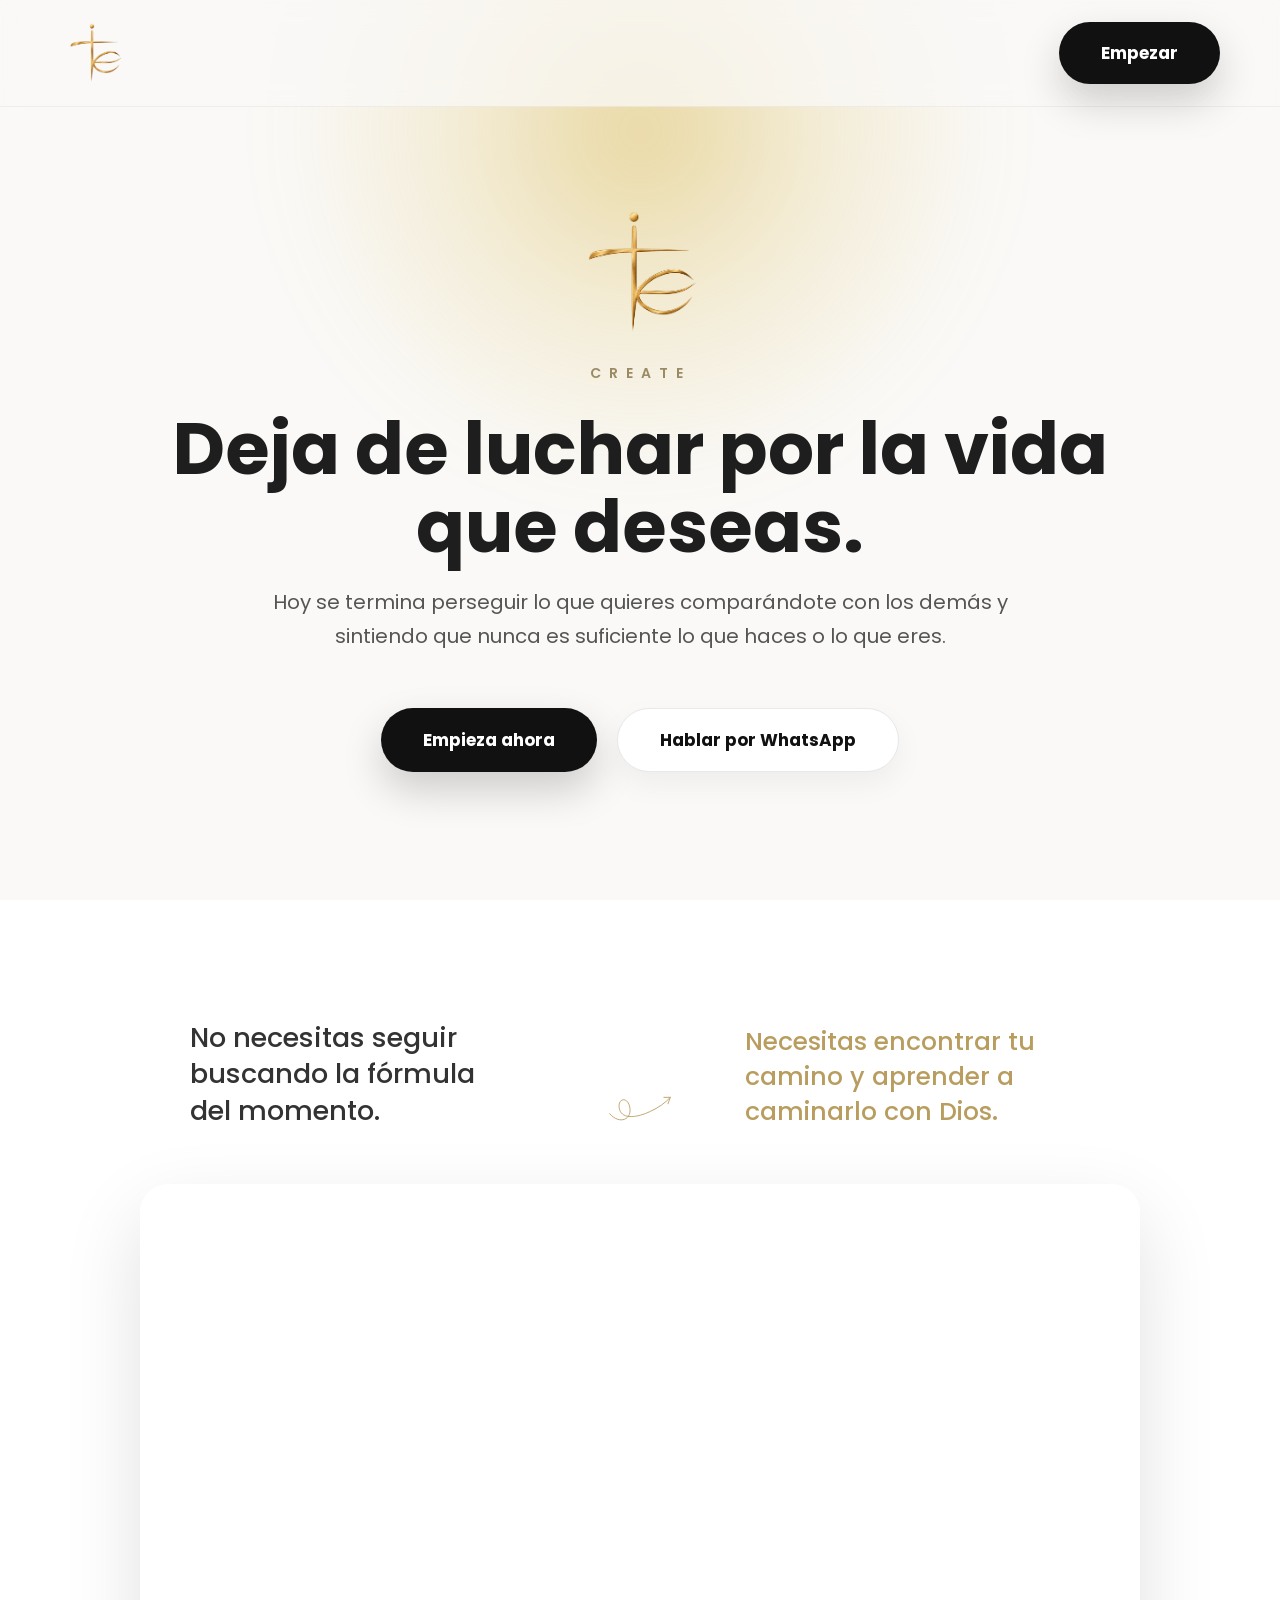
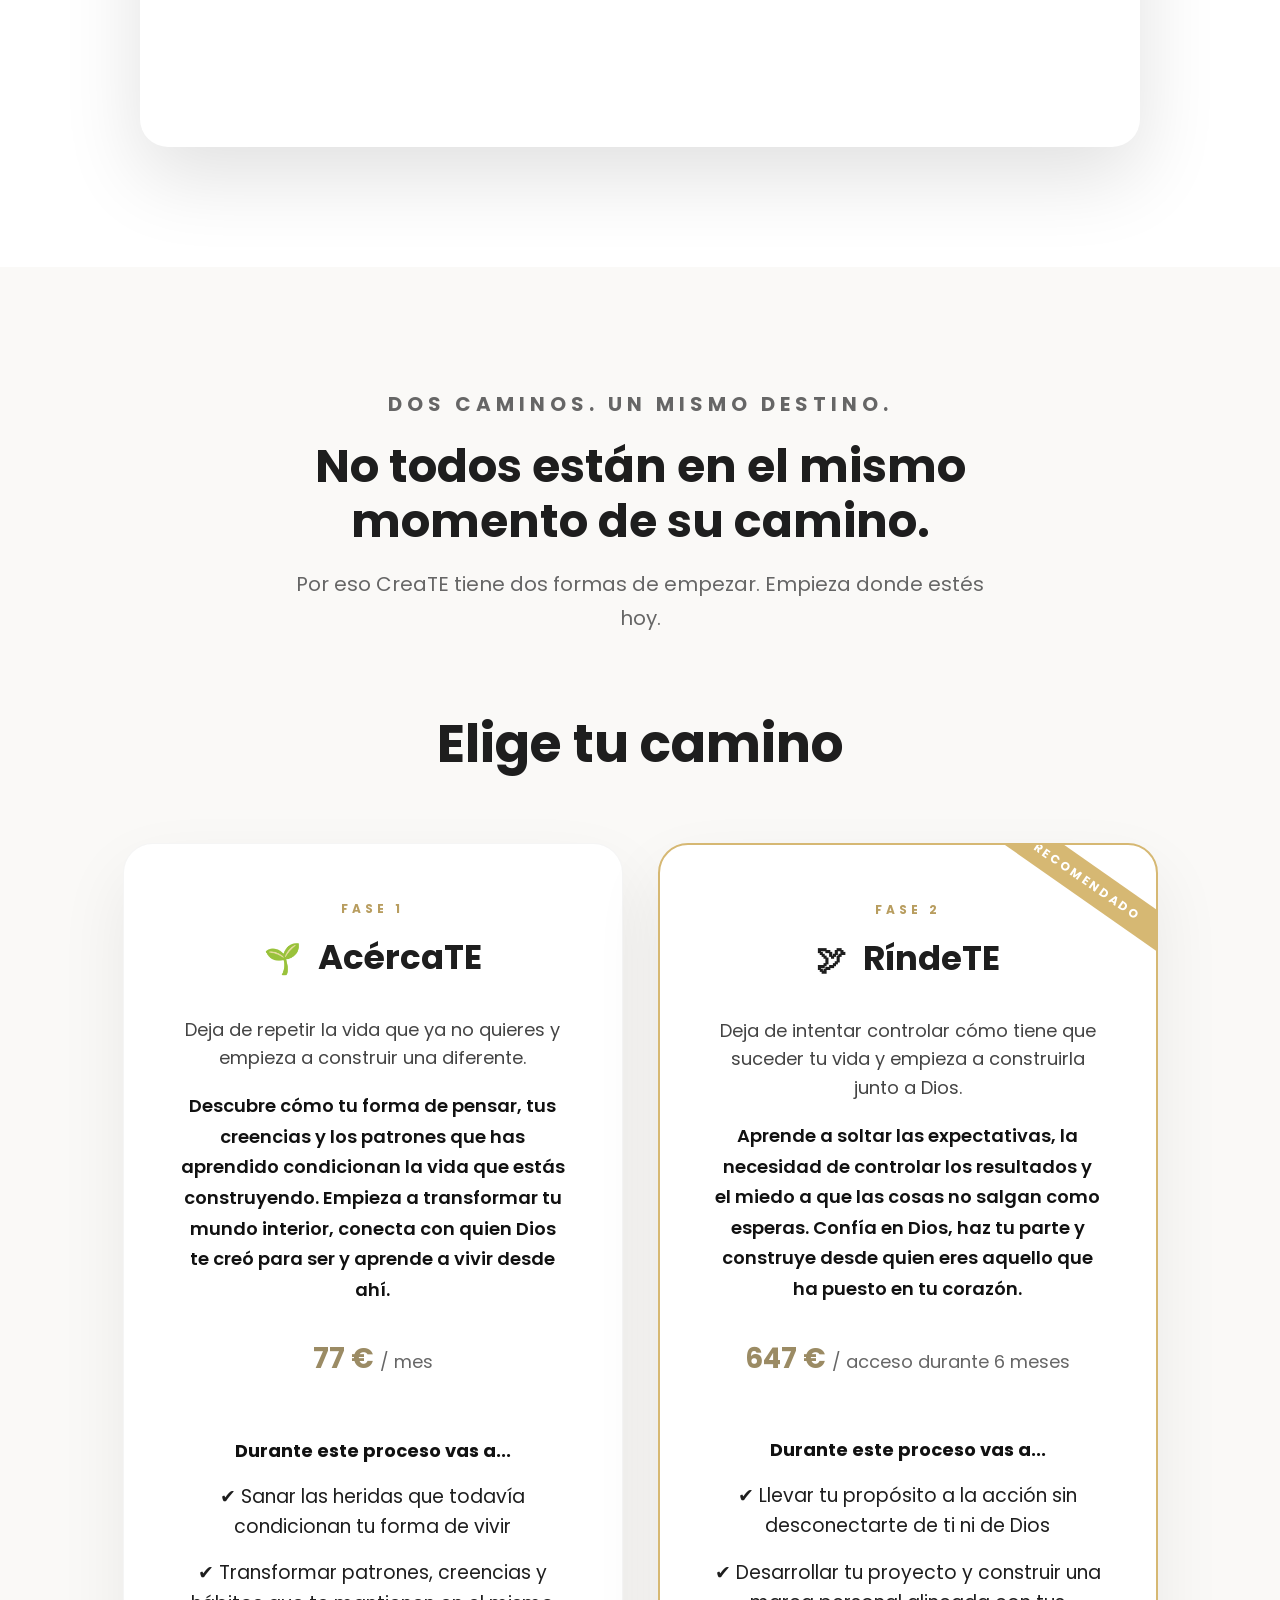
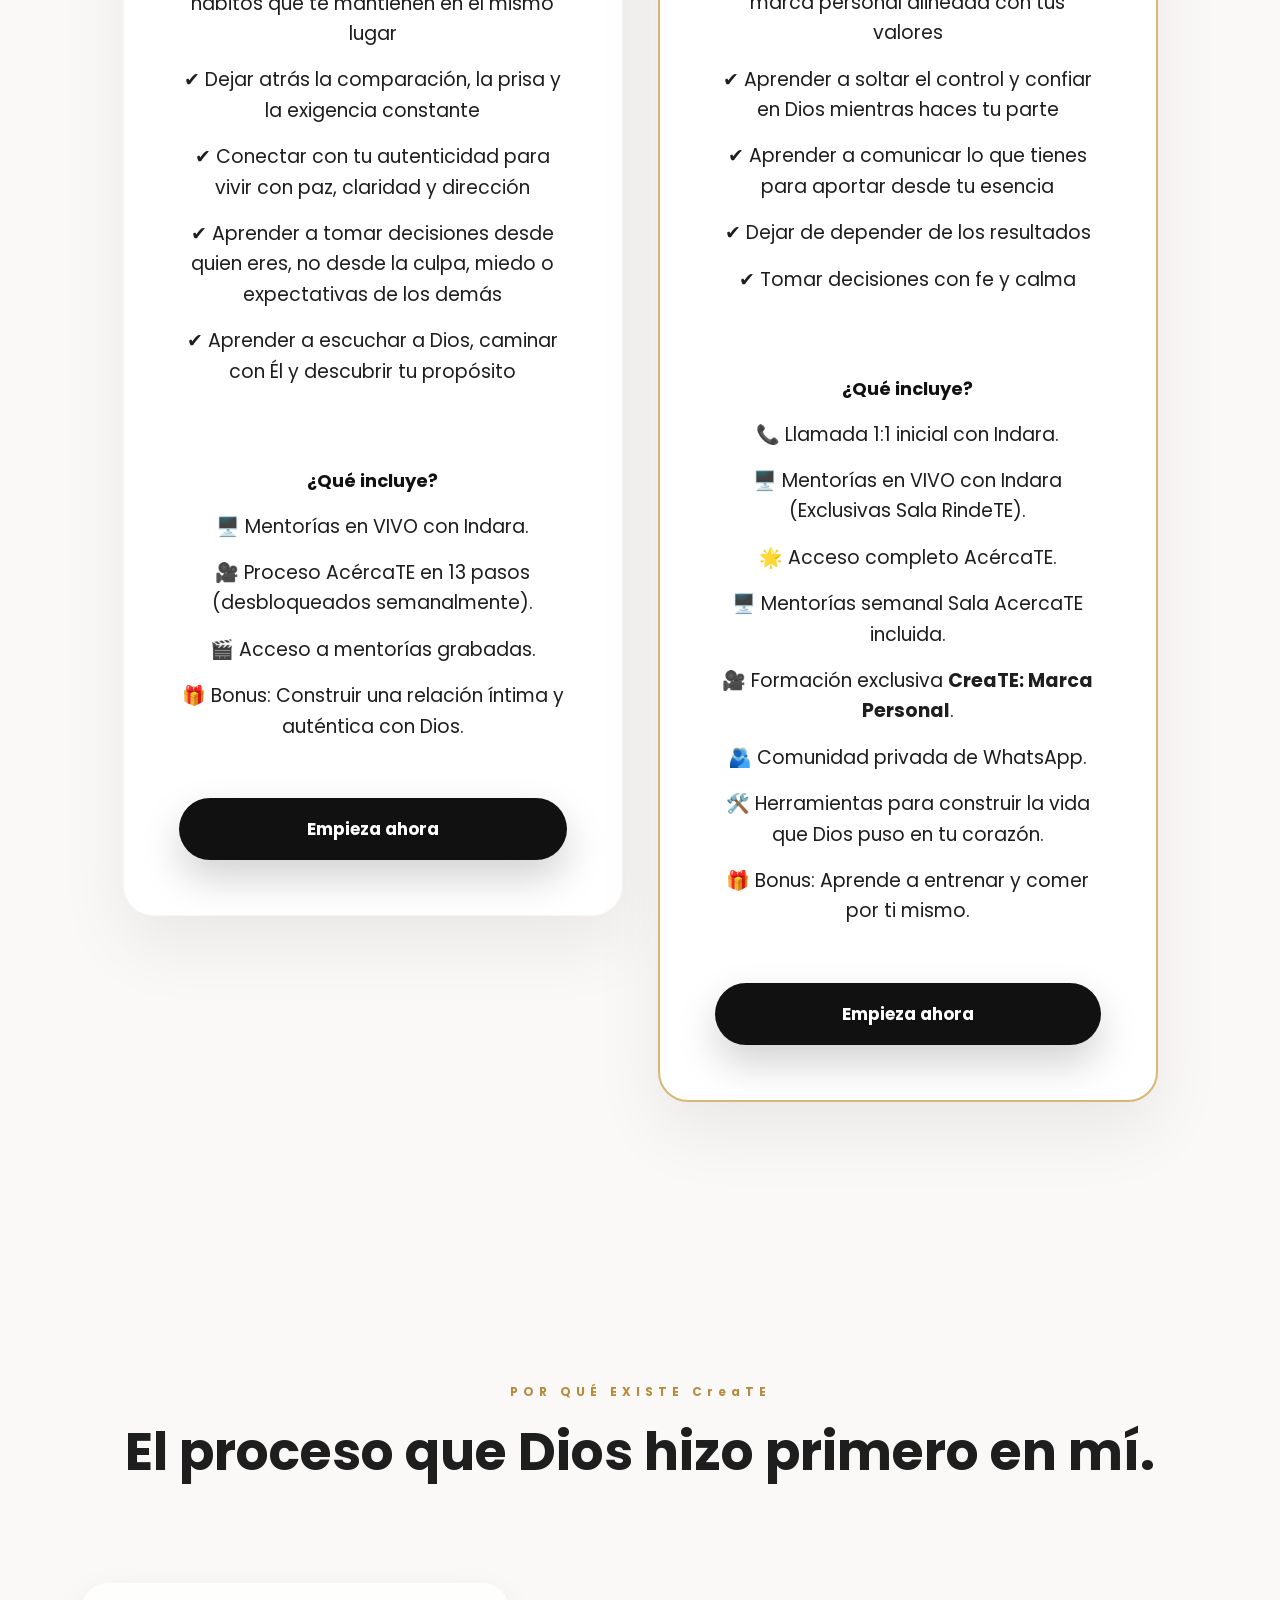
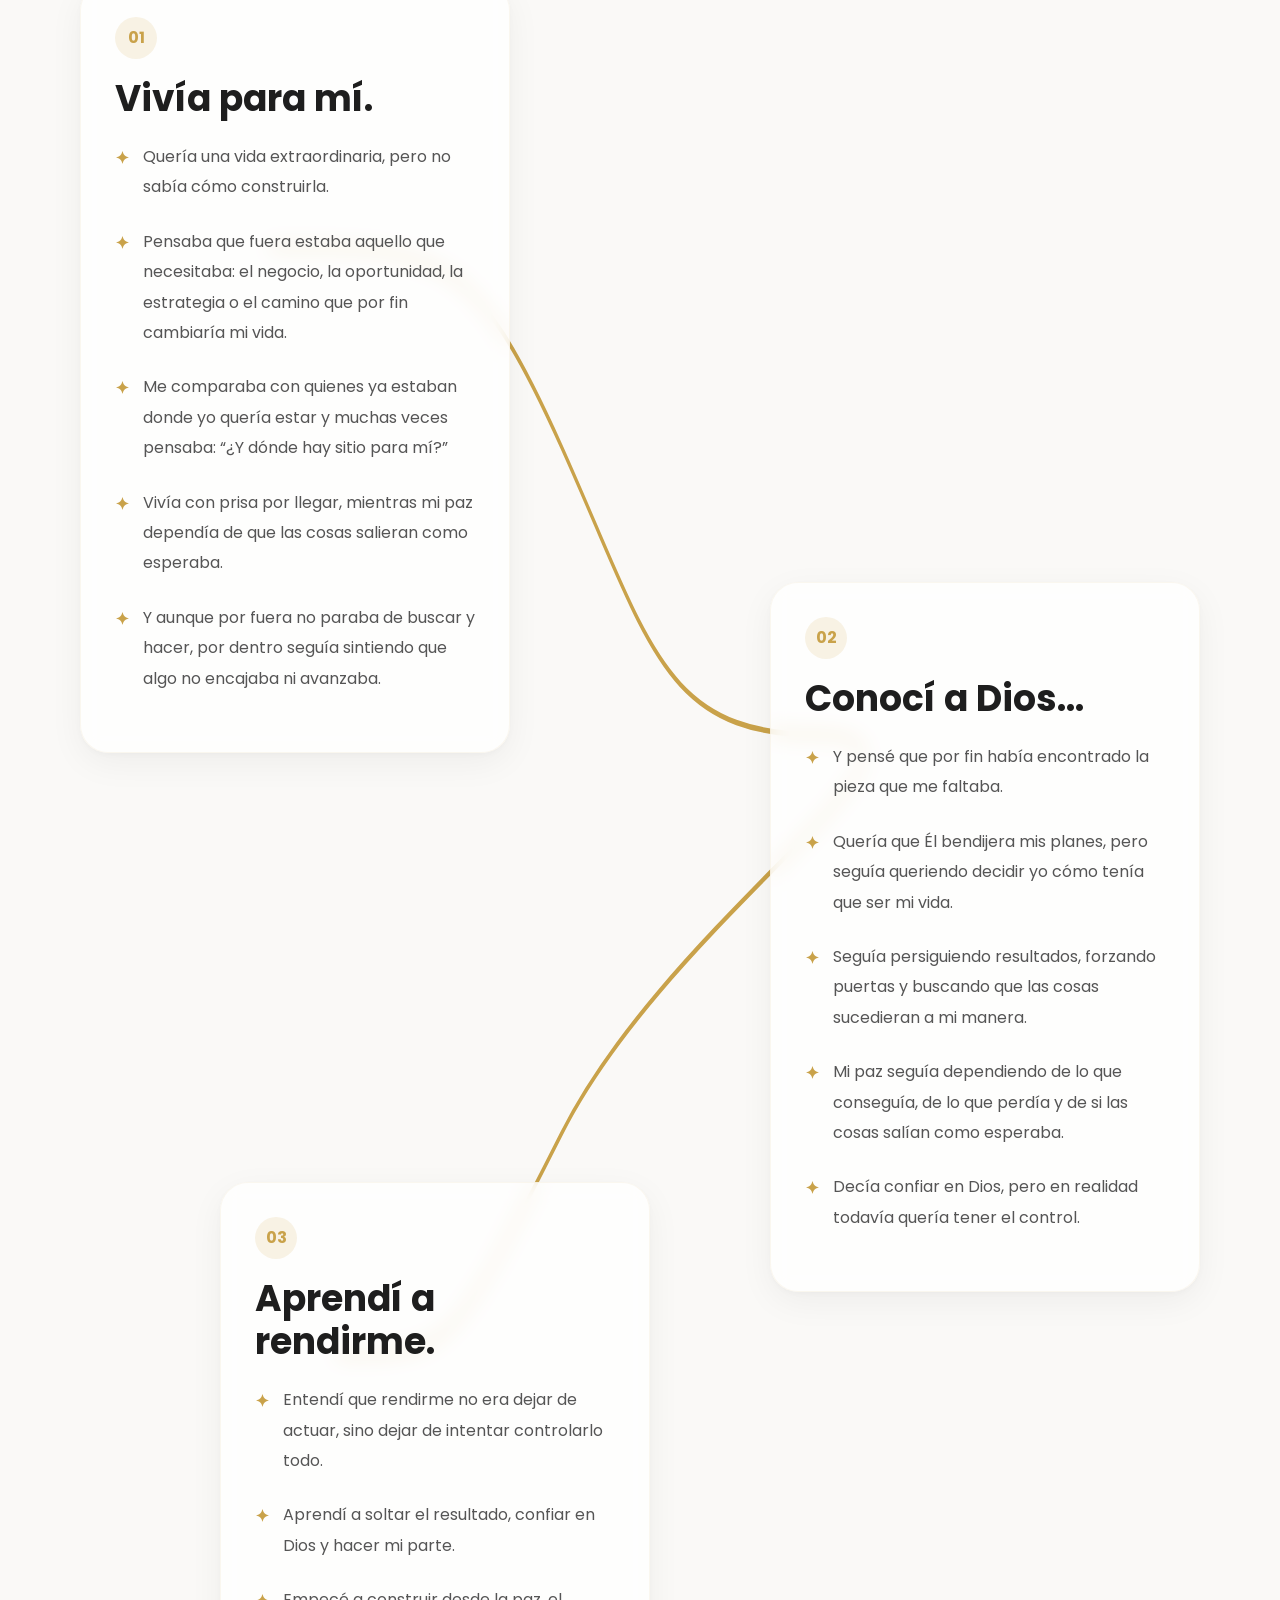
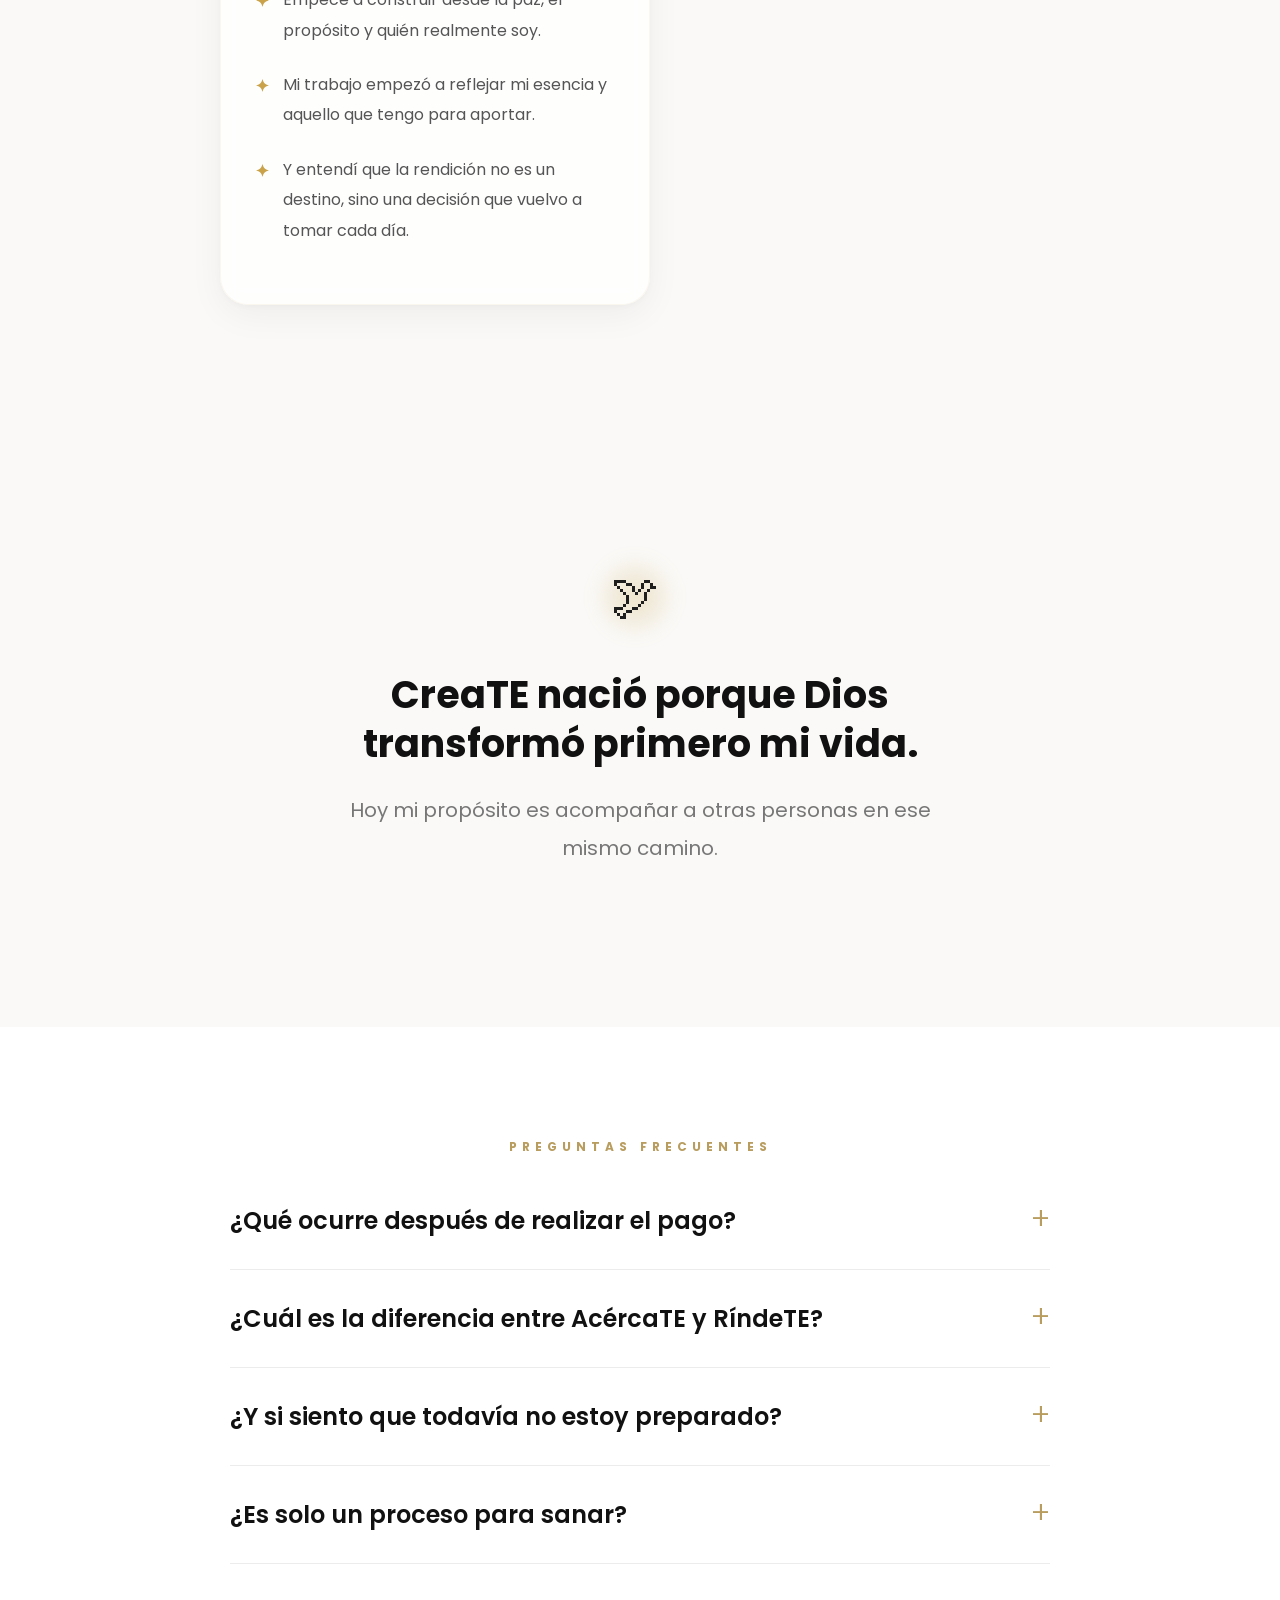
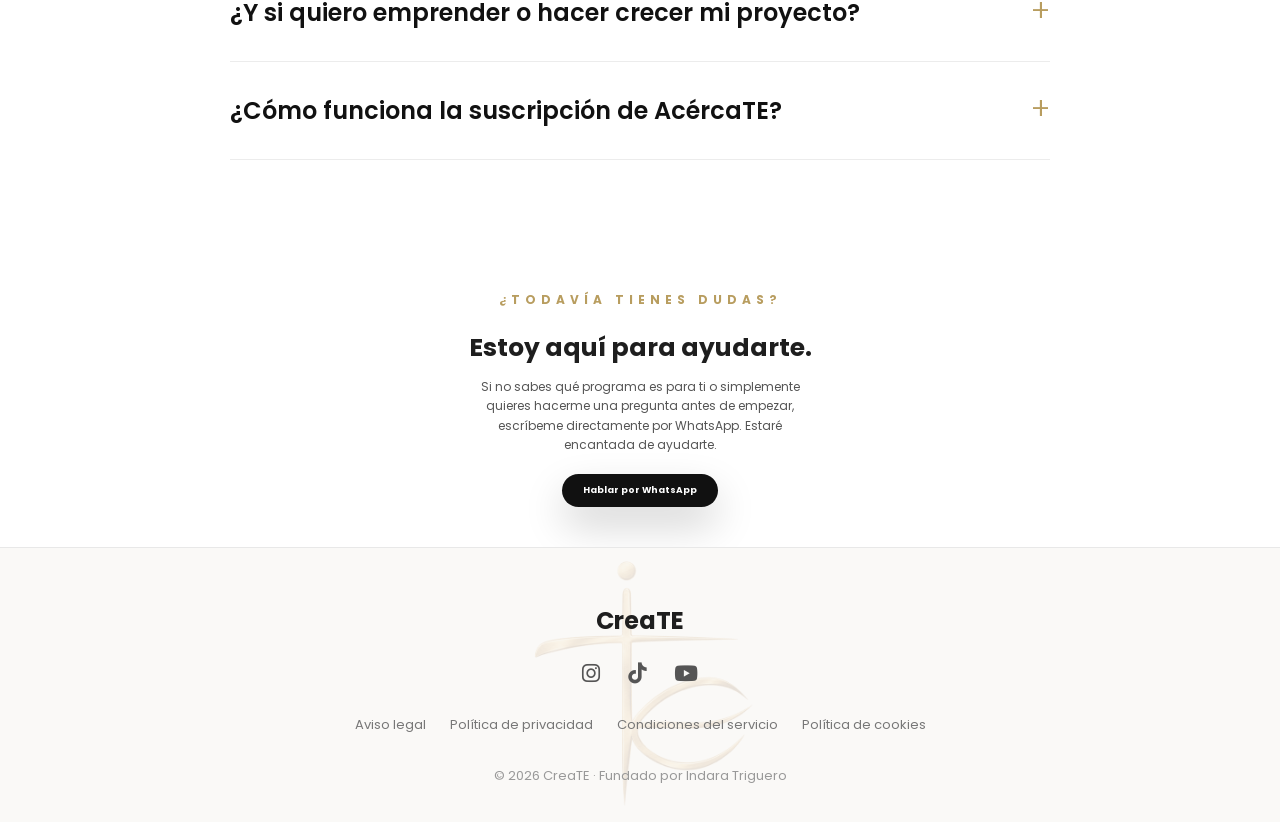
==== index.html @ e88ab9bf "Update index.html" ====
<!DOCTYPE html>
<html lang="es">

<head>

<meta charset="UTF-8">

<meta name="viewport" content="width=device-width, initial-scale=1.0">

<title>CreaTE</title>
<link rel="icon" type="image/png" href="MI%20LOGO%20transparente.png">
<link rel="preconnect" href="https://fonts.googleapis.com">

<link rel="preconnect" href="https://fonts.gstatic.com" crossorigin>

<link href="https://fonts.googleapis.com/css2?family=Poppins:wght@300;400;500;600;700&display=swap" rel="stylesheet">

<link rel="stylesheet" href="styles.css">

<link rel="stylesheet" href="https://cdnjs.cloudflare.com/ajax/libs/font-awesome/6.5.2/css/all.min.css">

</head>

<body>
<nav class="navbar">

    <div class="logo">
        <img src="MI LOGO transparente.png" alt="CreaTE" style="width:70px; height:auto; display:block;">
    </div>

    <a href="#planes" class="boton negro">
        Empezar
    </a>

</nav>
<section class="hero">

<div class="halo"></div>

<div class="hero-content">
    <img src="MI LOGO transparente.png" alt="CreaTE" class="logo-hero">
<span class="mini">

CreaTE

</span>

<h1 class="hero-titulo">
    Deja de luchar por la vida que deseas.
</h1>

<p class="hero-subtitulo">
    Hoy se termina perseguir lo que quieres comparándote con los demás y sintiendo que nunca es suficiente lo que haces o lo que eres.
</p>

<div class="botones">

<a href="pago.html"
target="_blank"
class="boton negro">
Empieza ahora
</a>

<a href="https://wa.me/34656695485"
target="_blank"
class="boton blanco">
Hablar por WhatsApp
</a>

</div>

</div>

</section>
<section class="frase-video">

    <div class="frase-video-texto">

    <div class="frase-izquierda">
        No necesitas seguir buscando la fórmula del momento.
    </div>

 <div class="frase-conector">
    <svg viewBox="0 0 120 60" aria-hidden="true">
        <path d="M8 38 C25 58, 48 48, 42 25 C37 7, 20 13, 25 31 C30 48, 55 45, 78 34 C91 28, 103 20, 112 10"/>
        <path d="M101 10 L112 10 L108 21"/>
    </svg>
</div>

    <div class="frase-derecha">
        Necesitas encontrar tu camino y aprender a caminarlo con Dios.
    </div>

</div>

    <div class="video-contenedor">

        <iframe
            src="https://www.youtube.com/embed/lfgp1XCPkuc"
            title="CreaTE"
            frameborder="0"
            allow="accelerometer; autoplay; clipboard-write; encrypted-media; gyroscope; picture-in-picture"
            allowfullscreen>
        </iframe>

    </div>

</section>
    <section class="planes" id="planes">
<div class="intro-cards">

<p class="mini-title">DOS CAMINOS. UN MISMO DESTINO.</p>

<h2>No todos están en el mismo momento de su camino.</h2>

<p>
Por eso CreaTE tiene dos formas de empezar.
Empieza donde estés hoy.
</p>

</div>
<h2>Elige tu camino</h2>

<div class="cards">

<div class="card">

<p class="fase">
FASE 1
</p>

<h3>
<span class="icono">🌱</span> AcércaTE
</h3>

<p class="descripcion">
Deja de repetir la vida que ya no quieres y empieza a construir una diferente.
</p>

<p class="frase-card">
Descubre cómo tu forma de pensar, tus creencias y los patrones que has aprendido condicionan la vida que estás construyendo. Empieza a transformar tu mundo interior, conecta con quien Dios te creó para ser y aprende a vivir desde ahí.
</p>

<p class="precio">
77 € <span>/ mes</span>
</p>

<p class="subtitulo-card">
Durante este proceso vas a...
</p>

<ul>

<li>✔ Sanar las heridas que todavía condicionan tu forma de vivir</li>

<li>✔ Transformar patrones, creencias y hábitos que te mantienen en el mismo lugar</li>

<li>✔ Dejar atrás la comparación, la prisa y la exigencia constante</li>

<li>✔ Conectar con tu autenticidad para vivir con paz, claridad y dirección</li>

<li>✔ Aprender a tomar decisiones desde quien eres, no desde la culpa, miedo o expectativas de los demás</li>

<li>✔ Aprender a escuchar a Dios, caminar con Él y descubrir tu propósito</li>

</ul>

<p class="subtitulo-card">
¿Qué incluye?
</p>

<ul>

<li>🖥️ Mentorías en VIVO con Indara.</li>
    
<li>🎥 Proceso AcércaTE en 13 pasos (desbloqueados semanalmente).</li>

<li>🎬 Acceso a mentorías grabadas.</li>

<li>🎁 Bonus: Construir una relación íntima y auténtica con Dios.</li>

</ul>

<a href="pago.html"
target="_blank"
class="boton negro">
Empieza ahora
</a>

</div>

<div class="card premium">

<p class="fase">
FASE 2
</p>

<h3>
<span class="icono">🕊</span> RíndeTE
</h3>

<p class="descripcion">
Deja de intentar controlar cómo tiene que suceder tu vida y empieza a construirla junto a Dios.
</p>

<p class="frase-card">
Aprende a soltar las expectativas, la necesidad de controlar los resultados y el miedo a que las cosas no salgan como esperas. Confía en Dios, haz tu parte y construye desde quien eres aquello que ha puesto en tu corazón.
</p>

<p class="precio">
647 € <span>/ acceso durante 6 meses</span>
</p>

<p class="subtitulo-card">
Durante este proceso vas a...
</p>

<ul>

<li>✔ Llevar tu propósito a la acción sin desconectarte de ti ni de Dios</li>

<li>✔ Desarrollar tu proyecto y construir una marca personal alineada con tus valores</li>

<li>✔ Aprender a soltar el control y confiar en Dios mientras haces tu parte</li>

<li>✔ Aprender a comunicar lo que tienes para aportar desde tu esencia</li>

<li>✔ Dejar de depender de los resultados</li>

<li>✔ Tomar decisiones con fe y calma</li>

</ul>

<p class="subtitulo-card">
¿Qué incluye?
</p>

<ul>

<li>📞 Llamada 1:1 inicial con Indara.</li>

<li>🖥️ Mentorías en VIVO con Indara (Exclusivas Sala RindeTE).</li>

<li>🌟 Acceso completo AcércaTE.</li>

<li>🖥️ Mentorías semanal Sala AcercaTE incluida.</li>
    
<li>🎥 Formación exclusiva <strong>CreaTE: Marca Personal</strong>.</li>

<li>🫂 Comunidad privada de WhatsApp.</li>

<li>🛠️ Herramientas para construir la vida que Dios puso en tu corazón.</li>

<li>🎁 Bonus: Aprende a entrenar y comer por ti mismo.</li>

</ul>

<a href="pago.html"
target="_blank"
class="boton negro">
Empieza ahora
</a>

</div>

</div>

</section>
<section class="historia">

    <p class="mini-title">POR QUÉ EXISTE CreaTE</p>

<h2>El proceso que Dios hizo primero en mí.</h2>

<div class="camino">
<svg class="linea-camino" viewBox="0 0 1000 700" preserveAspectRatio="none">

<path
d="M170 120
C320 120 350 120 430 210
S520 340 660 340
S530 420 430 520
S330 620 230 620"
stroke-width="3"
fill="none"
stroke-linecap="round"/>

</svg>
    <div class="paso paso1">

        <div class="numero">01</div>

        <h3>Vivía para mí.</h3>

        <ul class="lista-paso">

<li>Quería una vida extraordinaria, pero no sabía cómo construirla.</li>

<li>Pensaba que fuera estaba aquello que necesitaba: el negocio, la oportunidad, la estrategia o el camino que por fin cambiaría mi vida.</li>

<li>Me comparaba con quienes ya estaban donde yo quería estar y muchas veces pensaba: “¿Y dónde hay sitio para mí?”</li>

<li>Vivía con prisa por llegar, mientras mi paz dependía de que las cosas salieran como esperaba.</li>

<li>Y aunque por fuera no paraba de buscar y hacer, por dentro seguía sintiendo que algo no encajaba ni avanzaba.</li>

</ul>

    </div>

    <div class="paso paso2">

        <div class="numero">02</div>

        <h3>Conocí a Dios...</h3>

       <ul class="lista-paso">

<li>Y pensé que por fin había encontrado la pieza que me faltaba.</li>

<li>Quería que Él bendijera mis planes, pero seguía queriendo decidir yo cómo tenía que ser mi vida.</li>

<li>Seguía persiguiendo resultados, forzando puertas y buscando que las cosas sucedieran a mi manera.</li>

<li>Mi paz seguía dependiendo de lo que conseguía, de lo que perdía y de si las cosas salían como esperaba.</li>

<li>Decía confiar en Dios, pero en realidad todavía quería tener el control.</li>

</ul>
    </div>

    <div class="paso paso3">

        <div class="numero">03</div>

        <h3>Aprendí a rendirme.</h3>

        <ul class="lista-paso">

<li>Entendí que rendirme no era dejar de actuar, sino dejar de intentar controlarlo todo.</li>

<li>Aprendí a soltar el resultado, confiar en Dios y hacer mi parte.</li>

<li>Empecé a construir desde la paz, el propósito y quién realmente soy.</li>

<li>Mi trabajo empezó a reflejar mi esencia y aquello que tengo para aportar.</li>

<li>Y entendí que la rendición no es un destino, sino una decisión que vuelvo a tomar cada día.</li>

</ul>

    </div>

</div>
    <div class="historia-final">

    <div class="icono">🕊</div>

    <p>
        CreaTE nació porque Dios transformó primero mi vida.
    </p>

    <p>
        Hoy mi propósito es acompañar a otras personas en ese mismo camino.
    </p>

</div>
</section>
    <section class="faq">

<div class="contenedor">

<p class="mini-title">
PREGUNTAS FRECUENTES
</p>

<details class="faq-item">
<summary>¿Qué ocurre después de realizar el pago?</summary>
<p>En cuanto completes el pago, solo tendrás que confirmarlo por WhatsApp. En cuanto reciba tu mensaje, te enviaré el acceso a CreaTE para que puedas empezar cuanto antes.</p>
</details>

<details class="faq-item">
<summary>¿Cuál es la diferencia entre AcércaTE y RíndeTE?</summary>
<p><strong>AcércaTE</strong> es el lugar donde vuelves a ti, sanas aquello que te bloquea y construyes una relación auténtica con Dios.<br><br>

<strong>RíndeTE</strong> es la transformación completa. Además de todo lo anterior, aprenderás a renovar tu mente y a vivir alineado con Dios para prosperar en todas las áreas de tu vida: tu propósito, tus relaciones, tu trabajo y todo aquello que estás llamado a crear.<br><br>

Si hoy sientes que necesitas volver a la raíz, empieza por <strong>AcércaTE</strong>. Si estás preparado para construir la vida que Dios tiene para ti, <strong>RíndeTE</strong> es tu siguiente paso.</p>
</details>

<details class="faq-item">
<summary>¿Y si siento que todavía no estoy preparado?</summary>
<p>La mayoría de personas que llegan aquí sienten exactamente lo mismo. Creen que primero tienen que sentirse mejor, tener más disciplina o resolver su situación para empezar. Pero precisamente este espacio existe para eso. No necesitas llegar preparado. Solo necesitas estar dispuesto a dar el primer paso.</p>
</details>

<details class="faq-item">
<summary>¿Es solo un proceso para sanar?</summary>
<p>No. Sanar es el comienzo, no el destino. El objetivo no es simplemente que te sientas mejor, sino que dejes de vivir desde la herida y desde esa versión antigua de ti. Aprenderás a renovar tu mente, vivir alineado con Dios y convertirte en la persona que Él creó para ser, para vivir con paz, propósito y prosperar en tu vida personal, profesional y espiritual.</p>
</details>

<details class="faq-item">
<summary>¿Y si quiero emprender o hacer crecer mi proyecto?</summary>
<p>RíndeTE también está pensado para quienes desean emprender, crear una marca personal o hacer crecer un proyecto alineado con Dios. Mientras construyes aquello a lo que has sido llamado, también trabajarás en la persona en la que te estás convirtiendo. Cuando renuevas tu mente, alineas tu vida con Dios y creces desde el ser, todo lo que construyes empieza a sostenerse sobre una base mucho más firme.</p>
</details>

<details class="faq-item">
<summary>¿Cómo funciona la suscripción de AcércaTE?</summary>
<p>AcércaTE funciona con una suscripción mensual de 77€, sin permanencia, por lo que puedes cancelar cuando quieras.

El contenido se desbloquea progresivamente: cada semana se abre un nuevo paso del proceso, hasta completar los 13 pasos. El último, que incluye el bonus «Cómo construir una relación íntima y auténtica con Dios», se desbloquea automáticamente en el tercer mes.

Una vez tengas todo el contenido desbloqueado, puedes seguir dentro de AcércaTE y continuar asistiendo a las mentorías grupales en vivo conmigo y acceder a sus grabaciones.

La suscripción es mensual y tú decides cuánto tiempo quieres permanecer.
</p>
</details>

</div>

</section>
<script src="script.js"></script>
<section class="contacto">

<div class="contenedor">

<p class="mini-title">
¿TODAVÍA TIENES DUDAS?
</p>

<h2>
Estoy aquí para ayudarte.
</h2>

<p>
Si no sabes qué programa es para ti o simplemente quieres hacerme una pregunta antes de empezar, escríbeme directamente por WhatsApp. Estaré encantada de ayudarte.
</p>

<a href="https://wa.me/34656695485"
target="_blank"
class="boton negro">

Hablar por WhatsApp

</a>

</div>

</section>
    
   <footer class="footer">
<img src="MI%20LOGO%20transparente.png" alt="" class="footer-watermark">
    <div class="footer-logo">
        CreaTE
    </div>

    <div class="footer-social">

    <a href="https://www.instagram.com/indara.triguero/" target="_blank">
    <i class="fab fa-instagram"></i>
</a>

    <a href="https://www.tiktok.com/@indara.triguero" target="_blank">
    <i class="fab fa-tiktok"></i>
</a>

    <a href="https://youtube.com/@indaraaldescubierto" target="_blank">
    <i class="fab fa-youtube"></i>
</a>

</div>

    <div class="footer-links">

        <a href="aviso-legal.html">Aviso legal</a>

        <a href="política-privacidad.html">Política de privacidad</a>

        <a href="condiciones-servicio.html">Condiciones del servicio</a>

        <a href="politica-cookies.html">Política de cookies</a>

    </div>

    <p class="footer-copy">
        ©️ 2026 CreaTE · Fundado por Indara Triguero
    </p>

</footer>
</body>

</html>
---- styles.css ----
*{
margin:0;
padding:0;
box-sizing:border-box;
}

body{
font-family:'Poppins',sans-serif;
background:#FAF9F7;
color:#1E1E1E;
overflow-x:hidden;
}

.hero{
min-height:100vh;
display:flex;
justify-content:center;
align-items:center;
position:relative;
padding:40px;
overflow:hidden;
}

.halo{
position:absolute;
width:700px;
height:700px;
background:radial-gradient(circle,rgba(212,175,55,.45) 0%,rgba(212,175,55,.18) 35%,transparent 72%);
border-radius:50%;
filter:blur(35px);
top:-220px;
left:50%;
transform:translateX(-50%);
z-index:0;
}
.hero::after{

content:"";

position:absolute;

width:100%;

height:220px;

left:0;

bottom:0;

background:linear-gradient(to bottom,
rgba(250,249,247,0),
#FAF9F7);

}
.hero-content{
position:relative;
z-index:2;
text-align:center;
max-width:980px;
}

.mini{
letter-spacing:8px;
text-transform:uppercase;
font-size:14px;
color:#9b8b64;
font-weight:600;
}

.hero-titulo{
font-size:72px;
line-height:1.08;
margin-top:25px;
margin-bottom:20px;
font-weight:700;
}

.hero-subtitulo{
font-size:20px;
line-height:1.7;
max-width:780px;
margin:0 auto;
color:#555;
font-weight:400;
}

p{
font-size:24px;
line-height:1.7;
max-width:700px;
margin:auto;
color:#555;
}

.botones{
margin-top:55px;
display:flex;
justify-content:center;
gap:20px;
flex-wrap:wrap;
}

.boton{

display:inline-flex;
align-items:center;
justify-content:center;

padding:18px 42px;

border-radius:999px;

text-decoration:none;

font-weight:700;

font-size:17px;

transition:all .35s ease;

cursor:pointer;

}
.boton.disabled{

    opacity:0.45;

    cursor:not-allowed;

    pointer-events:none;

}

.negro{

background:#111;

color:white;

box-shadow:0 18px 40px rgba(0,0,0,.18);

}

.blanco{

background:white;

color:#111;

border:1px solid #e8e8e8;

box-shadow:0 12px 30px rgba(0,0,0,.05);

}

.boton:hover{

transform:translateY(-6px) scale(1.02);

}

@media(max-width:768px){

h1{
font-size:42px;
}

p{
font-size:20px;
}

.botones{
flex-direction:column;
}

.boton{
width:100%;
}

}
.frase{

padding:120px 30px;

text-align:center;

background:white;

}

.contenedor{

max-width:900px;

margin:auto;

}

.frase h2{

font-size:52px;

margin-bottom:20px;

font-weight:700;

color:#111;

}

.frase h3{

font-size:34px;

font-weight:500;

margin-bottom:35px;

color:#8b7a53;

}

.frase p{

font-size:22px;

line-height:1.8;

color:#666;

max-width:760px;

margin:auto;

}

@media(max-width:768px){

.frase{

padding:80px 25px;

}

.frase h2{

font-size:36px;

}

.frase h3{

font-size:26px;

}

.frase p{

font-size:19px;

}

}
.planes{

padding:120px 30px;

background:#faf9f7;

text-align:center;

}

.planes h2{

font-size:52px;

margin-bottom:60px;

}

.cards{

display:flex;

gap:35px;

justify-content:center;

align-items:stretch;

flex-wrap:wrap;

max-width:1200px;

margin:auto;

}

.card{

background:white;

padding:55px;

border-radius:30px;

width:500px;

box-shadow:0 30px 70px rgba(0,0,0,.07);

transition:all .35s ease;

border:1px solid rgba(0,0,0,.04);

display:flex;

flex-direction:column;

height:100%;

}

.card:hover{

transform:translateY(-12px) scale(1.02);

box-shadow:0 45px 90px rgba(0,0,0,.12);

}

.card h3{

font-size:34px;

margin-bottom:15px;

}

.precio{

font-size:28px;

font-weight:700;

margin-bottom:25px;

color:#9b8b64;

}

.card ul{

list-style:none;

margin-bottom:35px;

}

.card li{

margin-bottom:16px;

font-size:19px;

line-height:1.6;

}

.premium{

border:2px solid #D6B873;

position:relative;

overflow:hidden;

}
.premium::before{

content:"RECOMENDADO";

position:absolute;

top:20px;

right:-40px;

background:#D6B873;

color:white;

padding:8px 45px;

transform:rotate(35deg);

font-size:12px;

font-weight:700;

letter-spacing:2px;

}
.intro-cards{

max-width:750px;

margin:0 auto 70px;

text-align:center;

}

.mini-title{

letter-spacing:5px;

font-size:12px;

font-weight:700;

color:#b89d5f;

margin-bottom:18px;

}

.intro-cards h2{

font-size:46px;

line-height:1.2;

margin-bottom:18px;

}

.intro-cards p{

font-size:20px;

color:#666;

line-height:1.7;

}
.icono{

display:inline-block;

margin-right:10px;

font-size:30px;

vertical-align:middle;

}
html{
scroll-behavior:smooth;
}

.navbar{

position:fixed;

top:0;

left:0;

width:100%;

padding:22px 60px;

display:flex;

justify-content:space-between;

align-items:center;

background:rgba(250,249,247,.75);

backdrop-filter:blur(14px);

z-index:999;

border-bottom:1px solid rgba(0,0,0,.05);

}
.logo{

    display:flex;

    align-items:center;

}

.logo img{

    width:70px;

    height:auto;

    display:block;

}

.hero{

padding-top:120px;

}
.contacto{

padding:20px 15px 40px;

text-align:center;

background:white;

}

.contacto h2{

font-size:25px;

margin:10px 0;

}
.contacto p{

    max-width:350px;

    margin:auto;

    margin-bottom:20px;

    font-size:12px;

    line-height:1.6;

}

.contacto .boton{

    padding:10px 21px;

    font-size:9px;

}
.fase{

font-size:12px;

letter-spacing:4px;

font-weight:700;

color:#B89D5F;

margin-bottom:12px;

text-transform:uppercase;

}

.descripcion{

font-size:18px;

margin:18px 0;

line-height:1.6;

color:#444;

}

.frase-card{

font-size:18px;

font-weight:600;

color:#111;

margin-bottom:30px;

}

.precio span{

font-size:18px;

font-weight:400;

color:#666;

}

.subtitulo-card{

font-size:18px;

font-weight:700;

margin:28px 0 15px;

color:#111;

}
.incluye-acercate{

display:inline-block;

margin:18px 0 10px;

padding:10px 18px;

background:#FFF7E6;

border:1px solid #E9D18B;

border-radius:999px;

font-size:15px;

font-weight:600;

color:#8B6B1F;

}
.card .boton{

margin-top:auto;

width:100%;

text-align:center;

display:flex;

justify-content:center;

align-items:center;

}

.card ul:last-of-type{

margin-bottom:40px;

}
.footer{

    padding:55px 20px 35px;

    text-align:center;

    border-top:1px solid #e8e8e8;

    background:#FAF9F7;

}

.footer-logo{

    font-size:24px;

    font-weight:700;

    margin-bottom:25px;

}

.footer-social{

    display:flex;

    justify-content:center;

    gap:28px;

    margin-bottom:28px;

}

.footer-social a{

    text-decoration:none;

    color:#555;

    font-size:15px;

    transition:all 0.3s ease;

}

.footer-social i{
    font-size:21px;
}

.footer-social a:hover{

    color:#b89b5e;

}
.footer-social a span{

    display:flex;

    align-items:center;

    justify-content:center;

    width:30px;

    height:30px;

    font-size:18px;

    color:#555;

    transition:all 0.3s ease;

}

.footer-social a:hover span{

    color:#b89b5e;

    transform:translateY(-2px);

}

.footer-links{

    display:flex;

    justify-content:center;

    flex-wrap:wrap;

    gap:12px 24px;

    margin-bottom:30px;

}

.footer-links a{

    text-decoration:none;

    color:#777;

    font-size:13px;

    transition:color 0.3s ease;

}

.footer-links a:hover{

    color:#b89b5e;

}
.footer-copy{

    font-size:13px;

    color:#999;

    margin:25px auto 0;

    text-align:center;

    width:100%;

}
.footer{
    position:relative;
    overflow:hidden;
}

.footer-watermark{
    position:absolute;
    width:300px;
    height:auto;
    left:50%;
    top:50%;
    transform:translate(-50%, -50%);
    opacity:0.12;
    z-index:0;
    pointer-events:none;
}

.footer-logo,
.footer-social,
.footer-links,
.footer-copy{
    position:relative;
    z-index:1;
}
.confirmacion{

padding:0px 20px 80px;

text-align:center;

}

.confirmacion h2{

font-size:34px;

margin:18px 0 35px;

color:#111;

}

.confirmacion .boton{

display:inline-block;

padding:20px 55px;

font-size:20px;

}
/* ===========================
   FAQ
=========================== */

.faq{

padding:110px 30px;

background:#fff;

}

.faq .contenedor{

max-width:1000px;

margin:0 auto;

}

.faq .mini-title{

text-align:center;

margin-bottom:15px;

}

.faq-item{

max-width:820px;

margin:0 auto;

border-bottom:1px solid #ececec;

padding:26px 0;

}

.faq-item summary{

list-style:none;

cursor:pointer;

font-size:24px;

font-weight:600;

display:flex;

justify-content:space-between;

align-items:center;

color:#111;

transition:.3s;

}

.faq-item summary::-webkit-details-marker{

display:none;

}

.faq-item summary::after{

content:"+";

font-size:30px;

font-weight:300;

color:#b89d5f;

transition:.3s;

}

.faq-item[open] summary::after{

transform:rotate(45deg);

}

.faq-item p{

margin-top:22px;

font-size:19px;

line-height:1.8;

color:#666;

max-width:100%;

}

@media(max-width:768px){

.faq{

padding:80px 25px;

}

.faq h2{

font-size:34px;

margin-bottom:40px;

}

.faq-item summary{

font-size:20px;

}

.faq-item p{

font-size:17px;

}
}
.historia{
    max-width:1200px;
    margin:160px auto;
    padding:0 40px;
}

.historia .mini-title{
    text-align:center;
    letter-spacing:5px;
    font-size:12px;
    color:#b68b3c;
    margin-bottom:20px;
}

.historia h2{
    text-align:center;
    font-size:52px;
    line-height:1.15;
    margin-bottom:100px;
}

.camino{
    position:relative;
    min-height:1050px;
}


.paso:hover{

    transform:translateY(-12px) scale(1.03);

    box-shadow:0 30px 70px rgba(0,0,0,.12);

    border:1px solid rgba(201,162,74,.35);

}
.lista-paso li{

    transition:all .35s ease;

}

.paso:hover .lista-paso li{

    color:#333;

}

.paso:hover .lista-paso li::before{

    transform:scale(1.35);

    color:#D6B873;

    text-shadow:0 0 10px rgba(214,184,115,.45);

}
.numero{

    display:inline-flex;

    align-items:center;

    justify-content:center;

    width:42px;

    height:42px;

    border-radius:50%;

    background:#F8F2E4;

    color:#C9A24A;

    font-weight:700;

    margin-bottom:18px;

    transition:.35s;

}
.paso:hover .numero{

    transform:scale(1.15);

    background:#C9A24A;

    color:white;

}
.paso h3{

    font-size:36px;

    line-height:1.2;

    margin-bottom:22px;

    font-weight:700;

}
.paso:hover h3{

    color:#C9A24A;

}

.paso p{
    font-size:17px;
    line-height:2;
    color:#666;
}

/* ===========================
   POSICIONES
=========================== */

.camino{
    position:relative;
    min-height:1550px;
}

.paso1{
    left:0;
    top:0;
}

.paso2{
    right:0;
    top:600px;
}

.paso3{
    left:140px;
    top:1200px;
}

.linea-camino{
    position:absolute;
    inset:0;
    width:100%;
    height:100%;
    z-index:1;
    pointer-events:none;
}

.linea-camino path{

    fill:none;

    stroke:#C9A24A;

    stroke-width:2.5;

    stroke-linecap:round;

    stroke-linejoin:round;

    stroke-dasharray:2000;

    stroke-dashoffset:2000;

    transition:stroke-dashoffset 8s linear;

}
.linea-camino.visible path{

    stroke-dashoffset:0;

}

.historia-final{
    margin-top:620px;
    text-align:center;
    position:relative;
    z-index:2;
}

.historia-final .icono{

    position:relative;

    display:inline-flex;

    justify-content:center;

    align-items:center;

    width:90px;

    height:90px;

    font-size:48px;

    margin-bottom:28px;

}
.historia-final .icono::before{

    content:"";

    position:absolute;

    width:80px;

    height:80px;

    border-radius:50%;

    background:radial-gradient(circle,
    rgba(201,162,74,.28) 0%,
    rgba(201,162,74,.12) 45%,
    transparent 75%);

    filter:blur(8px);

    z-index:-1;

}

.historia-final p:first-of-type{

    font-size:38px;

    font-weight:700;

    line-height:1.3;

    color:#111;

    margin-bottom:22px;

}

.historia-final p:last-of-type{

    font-size:20px;

    line-height:1.9;

    color:#777;

    max-width:620px;

    margin:auto;

}
/* ===========================
   ANIMACIÓN HISTORIA
=========================== */

.paso{

    position:absolute;
    z-index:10;

    width:430px;

    padding:34px;

    background:rgba(255,255,255,.78);

    backdrop-filter:blur(10px);

    border:1px solid rgba(201,162,74,.08);

    border-radius:28px;

    box-shadow:
0 10px 35px rgba(0,0,0,.05),
0 2px 8px rgba(0,0,0,.03);

    transition:all .45s ease;

    cursor:default;

    opacity:0;

    transform:translateY(60px);

}

.paso.visible{

    opacity:1;

    transform:translateY(0);

}
.lista-paso{

    list-style:none !important;

    padding:0;

    margin:0;

}

.lista-paso li{
   
    list-style:none;
   
    position:relative;

    padding-left:28px;

    margin-bottom:24px;

    line-height:1.9;

    color:#555;

}

.lista-paso li::before{

    content:"✦";

    position:absolute;

    left:0;

    top:0;

    color:#C9A24A;

    font-size:17px;

    font-weight:700;

}
/* ===========================
   VERSIÓN MÓVIL
=========================== */

@media (max-width: 768px){

    .camino{

        display:flex;

        flex-direction:column;

        gap:40px;

        min-height:auto;

    }

    .linea-camino{

        display:none;

    }

    .paso{

        position:relative;

        left:auto !important;

        right:auto !important;

        top:auto !important;

        width:100%;

        max-width:none;

    }

    .historia h2{

        font-size:42px;

    }

}
/* ===========================
   FRASE + VÍDEO
=========================== */

.frase-video{

    padding:120px 30px;

    background:white;

}

.frase-video-texto{

    max-width:900px;

    margin:0 auto 55px;

    display:grid;

    grid-template-columns:1fr auto 1fr;

    gap:70px;

    align-items:end;

}

.frase-izquierda{

    font-size:27px;

    line-height:1.35;

    font-weight:500;

    color:#333;

    max-width:330px;

}

.frase-derecha{

    font-size:25px;

    line-height:1.4;

    font-weight:500;

    color:#B89D5F;

    max-width:330px;

}

.video-contenedor{

    max-width:1000px;

    margin:auto;

    position:relative;

    aspect-ratio:16 / 9;

    overflow:hidden;

    border-radius:28px;

    box-shadow:0 30px 80px rgba(0,0,0,.12);

}

.video-contenedor iframe{

    position:absolute;

    width:100%;

    height:100%;

    left:0;

    top:0;

    border:0;

}


/* ===========================
   MÓVIL
=========================== */

@media(max-width:768px){

    .frase-video{

        padding:80px 20px;

    }

    .frase-video-texto{

        grid-template-columns:1fr;

        gap:18px;

        margin-bottom:45px;

        text-align:center;

    }

    .frase-izquierda{

        font-size:27px;

    }

    .frase-derecha{

        font-size:25px;

    }

    .video-contenedor{

        border-radius:20px;

    }

}
.frase-conector{
    display:flex;
    align-items:center;
    justify-content:center;
}

.frase-conector svg{
    width:70px;
    height:40px;
    overflow:visible;
}

.frase-conector path{
    fill:none;
    stroke:#B89D5F;
    stroke-width:1.5;
    stroke-linecap:round;
    stroke-linejoin:round;
}
.logo-hero{

    width:147px;

    height:auto;

    display:block;

    margin:0 auto 22px;

}
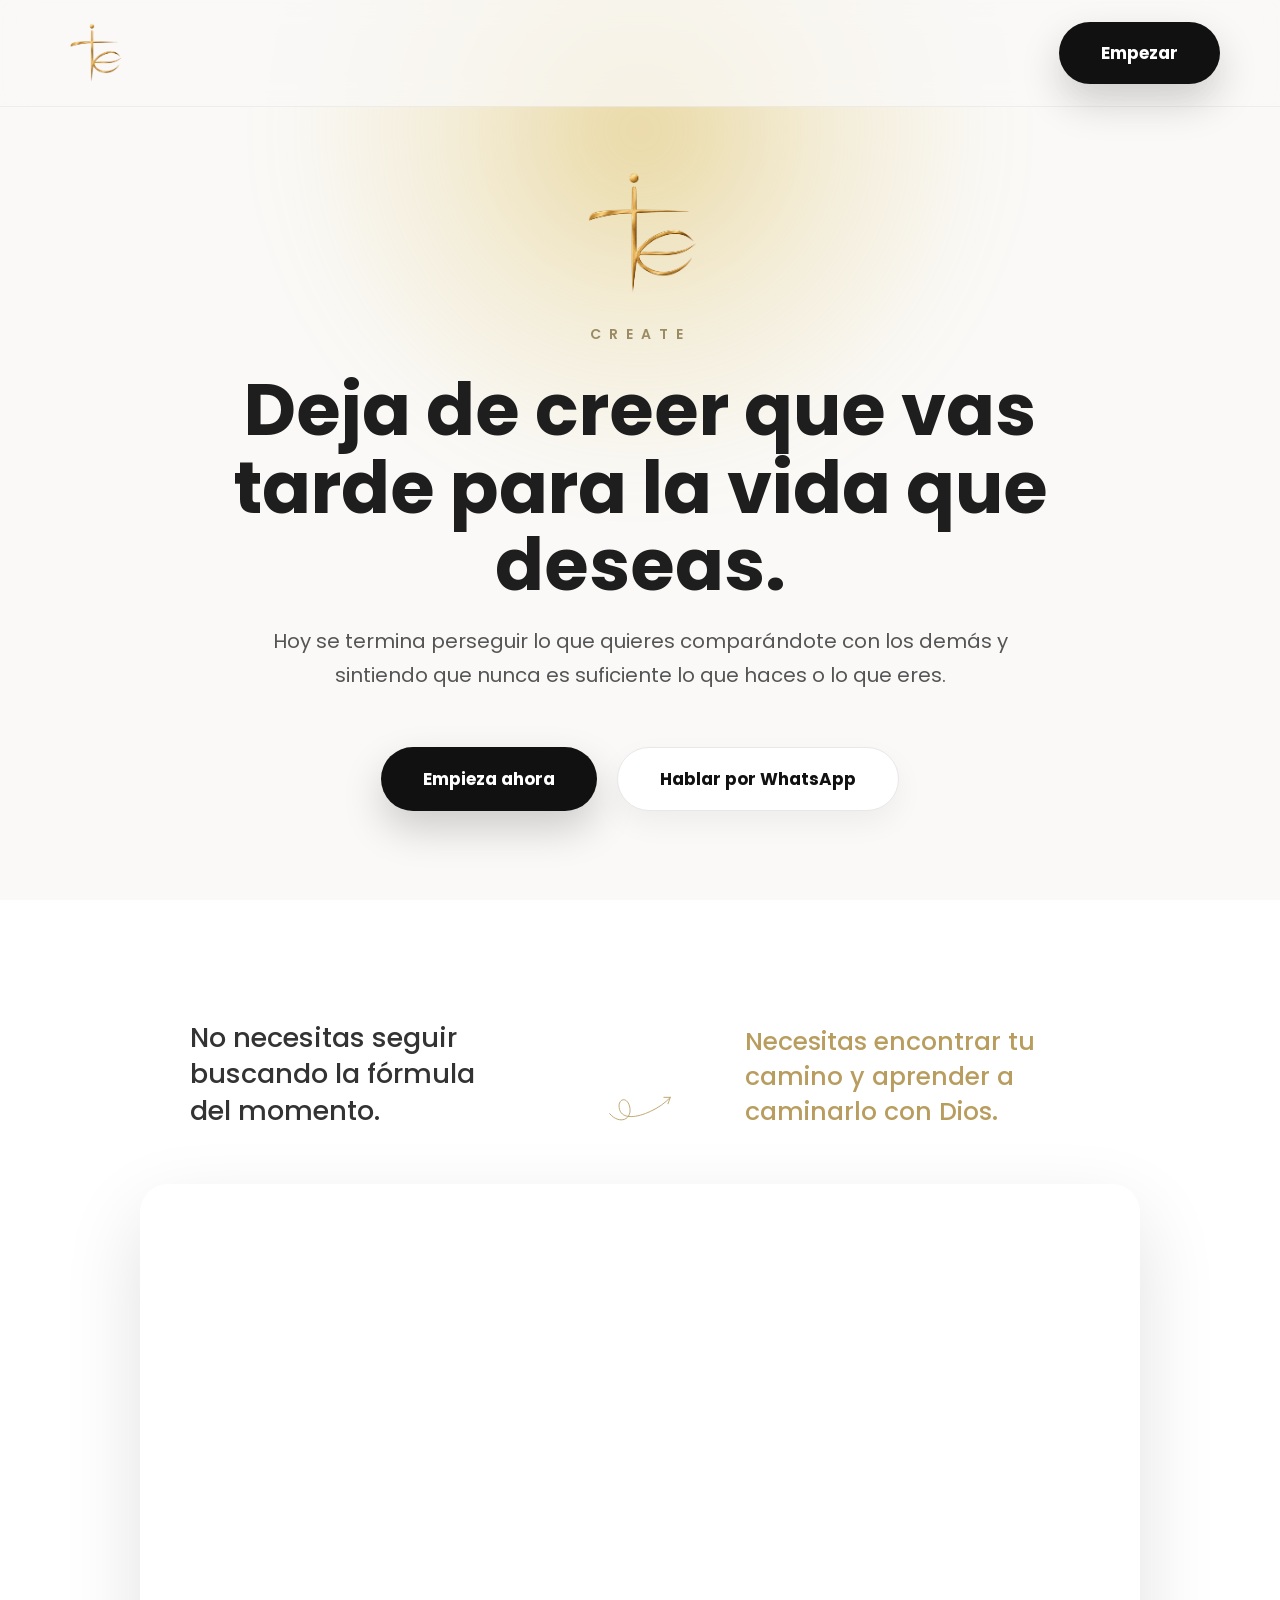
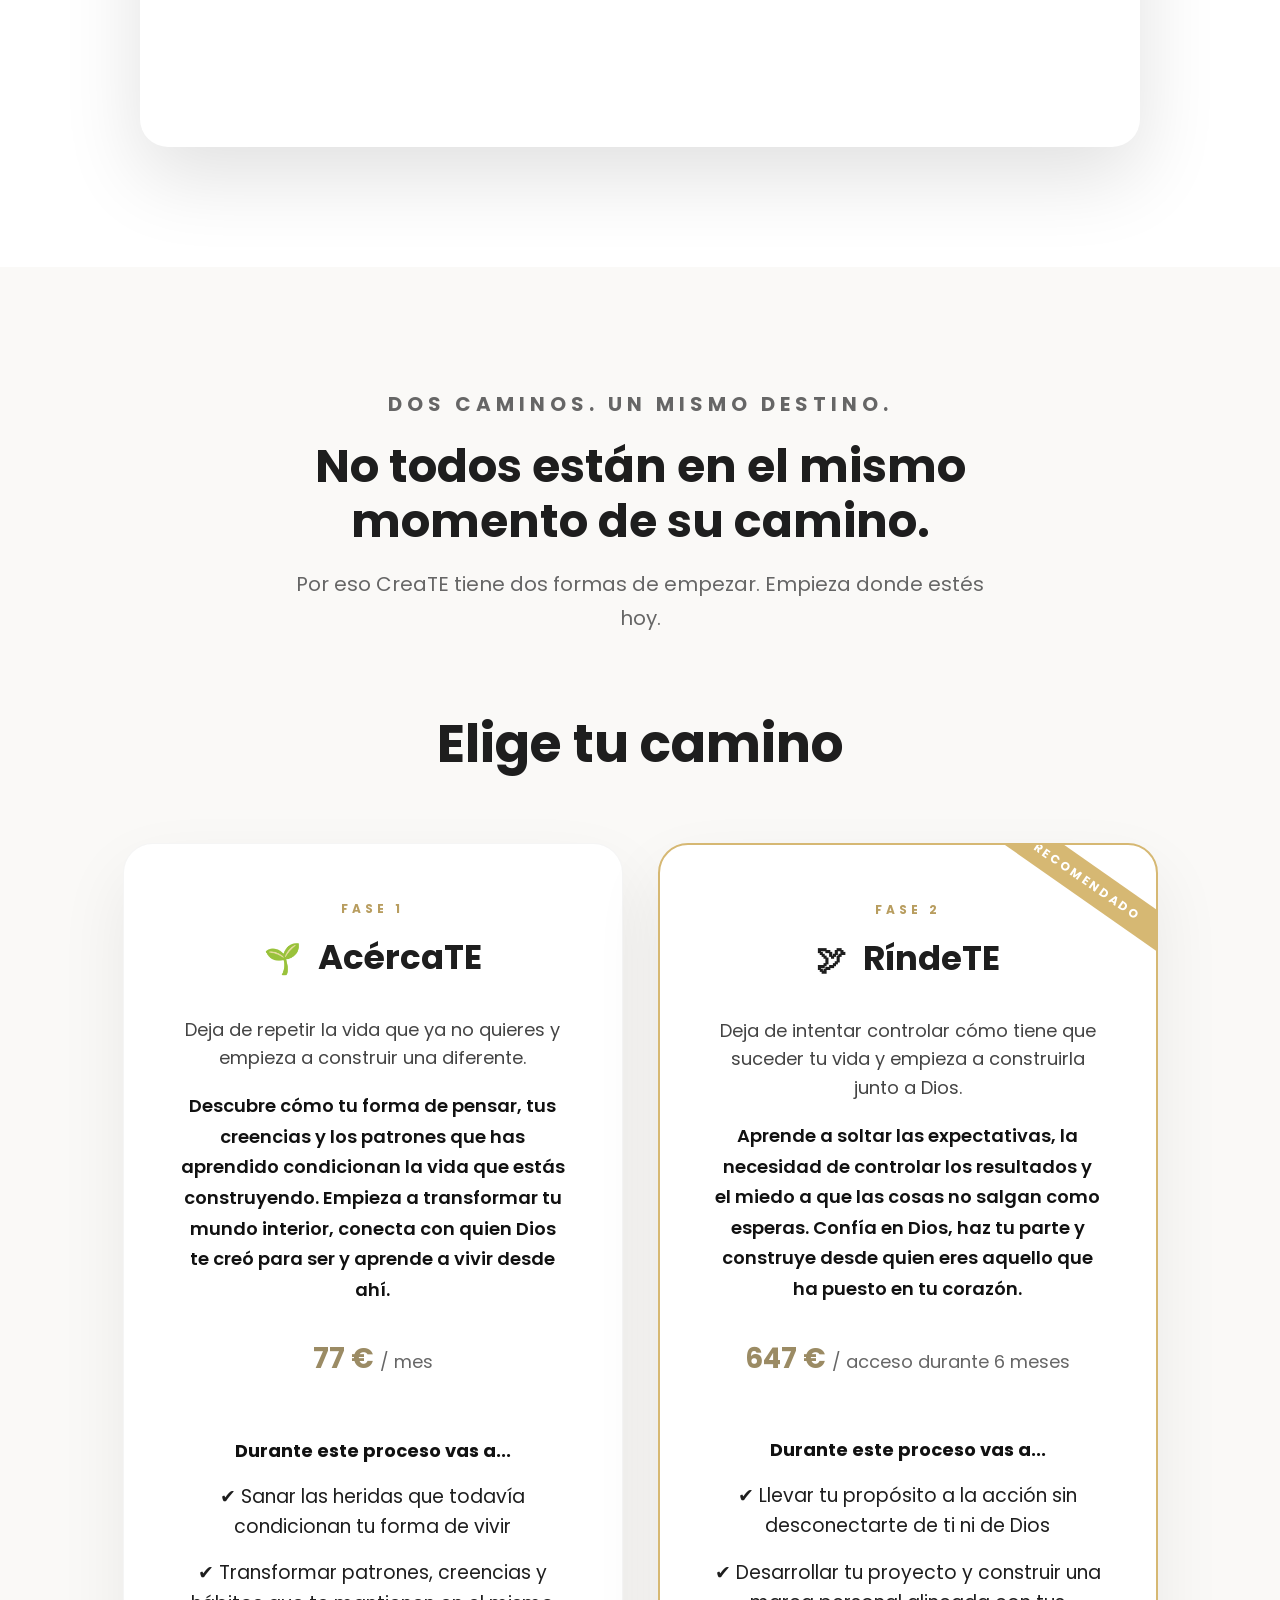
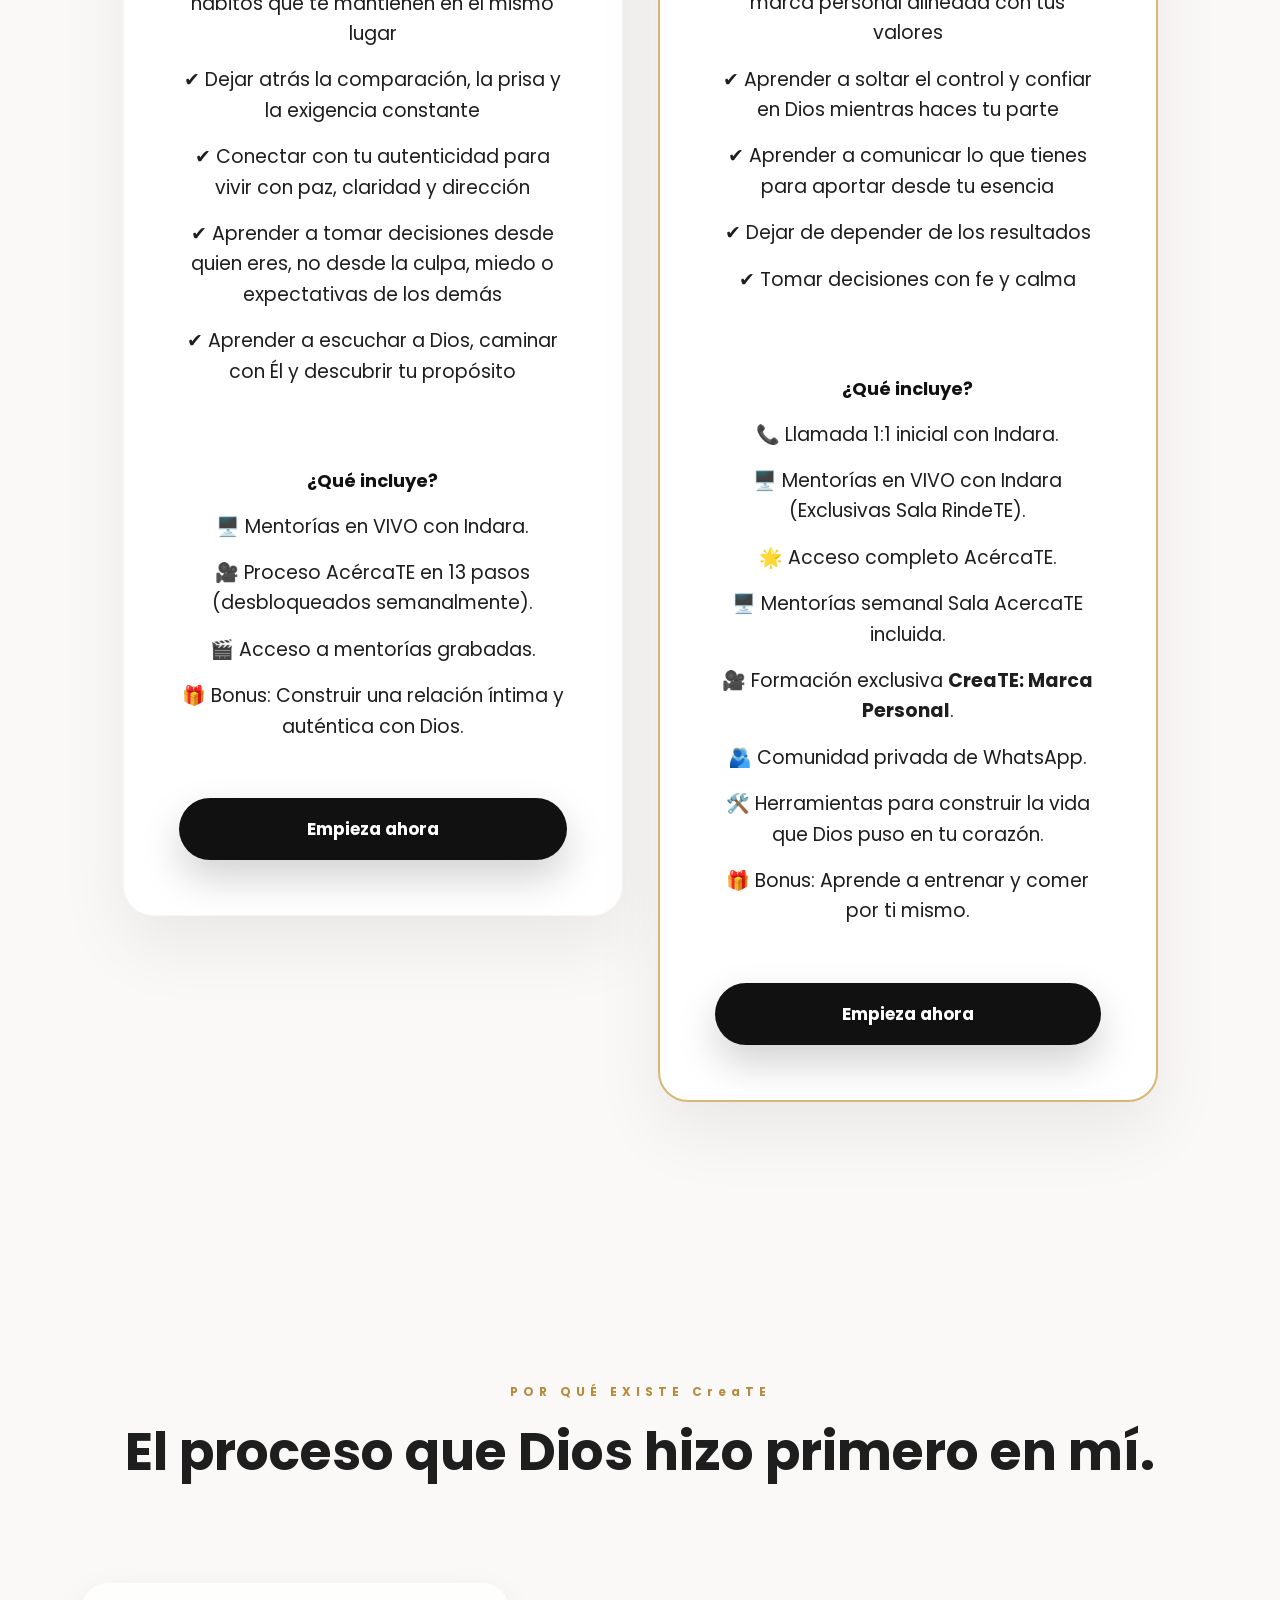
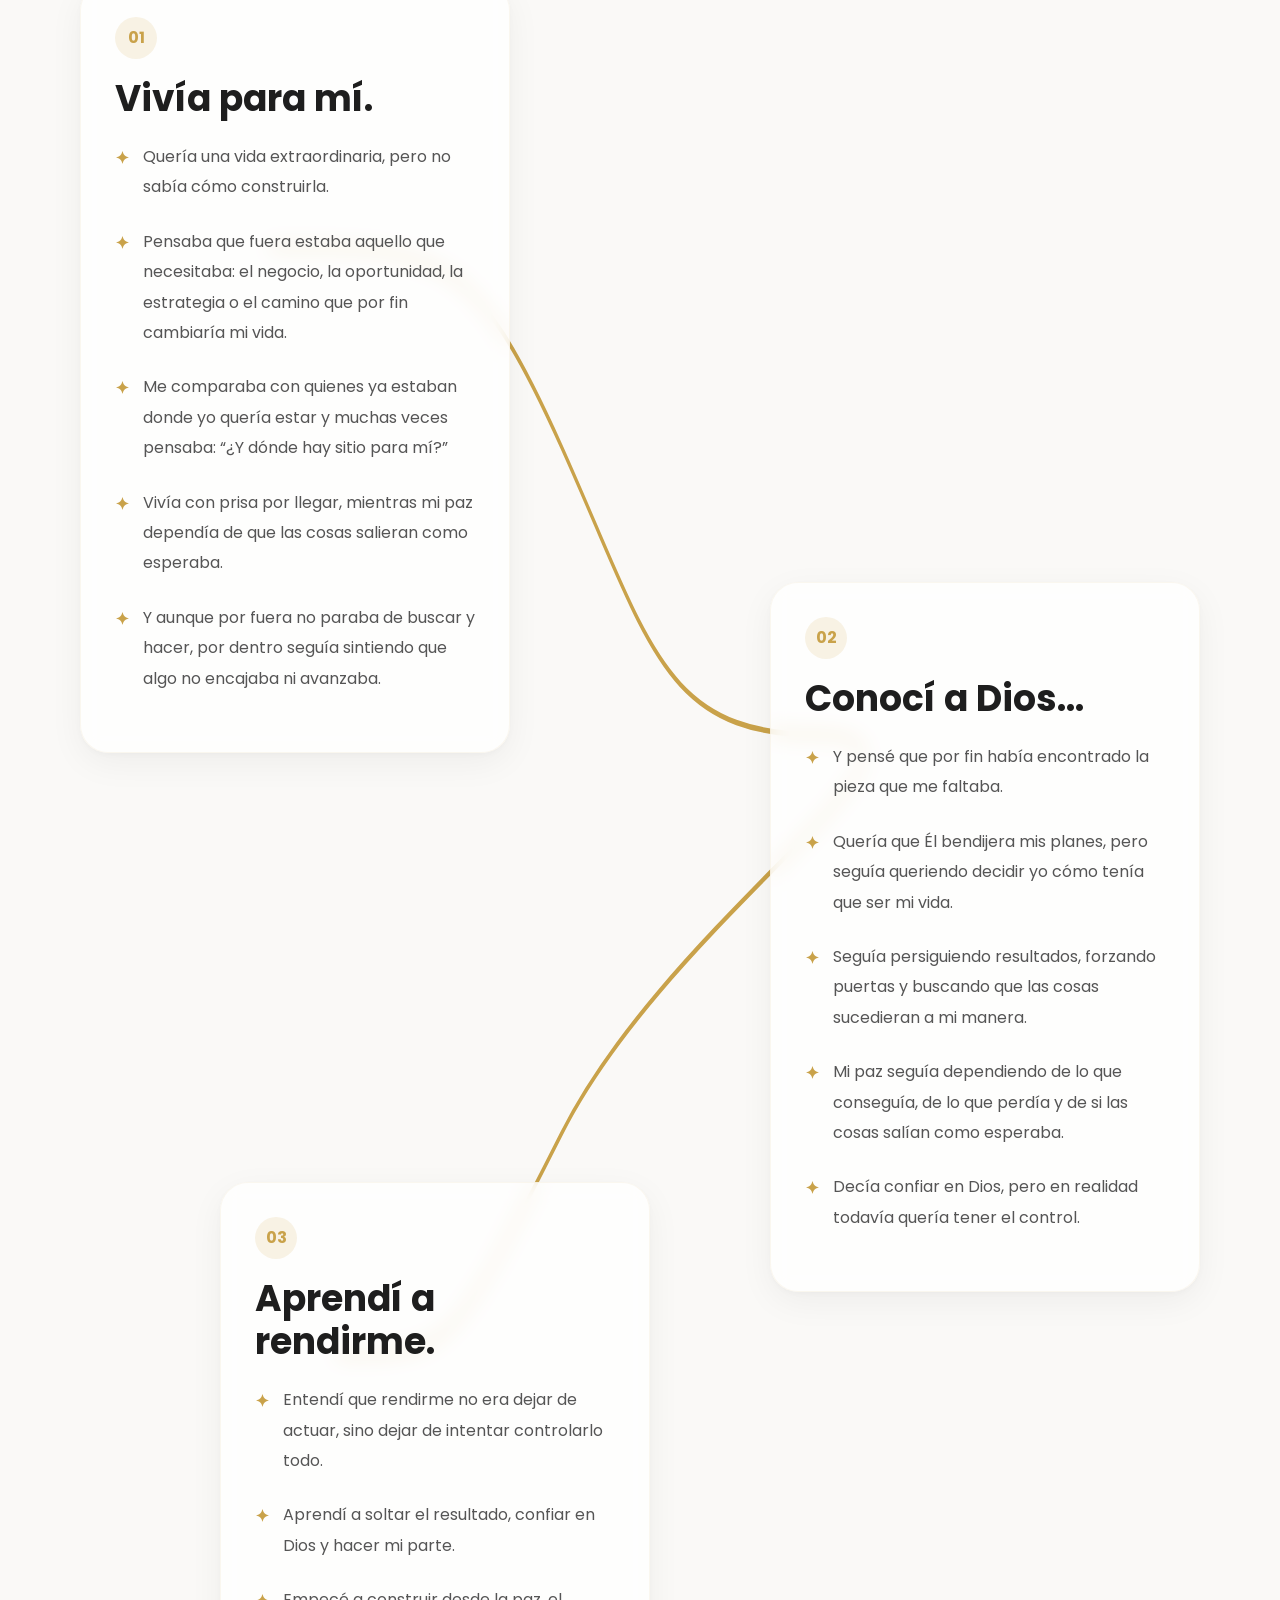
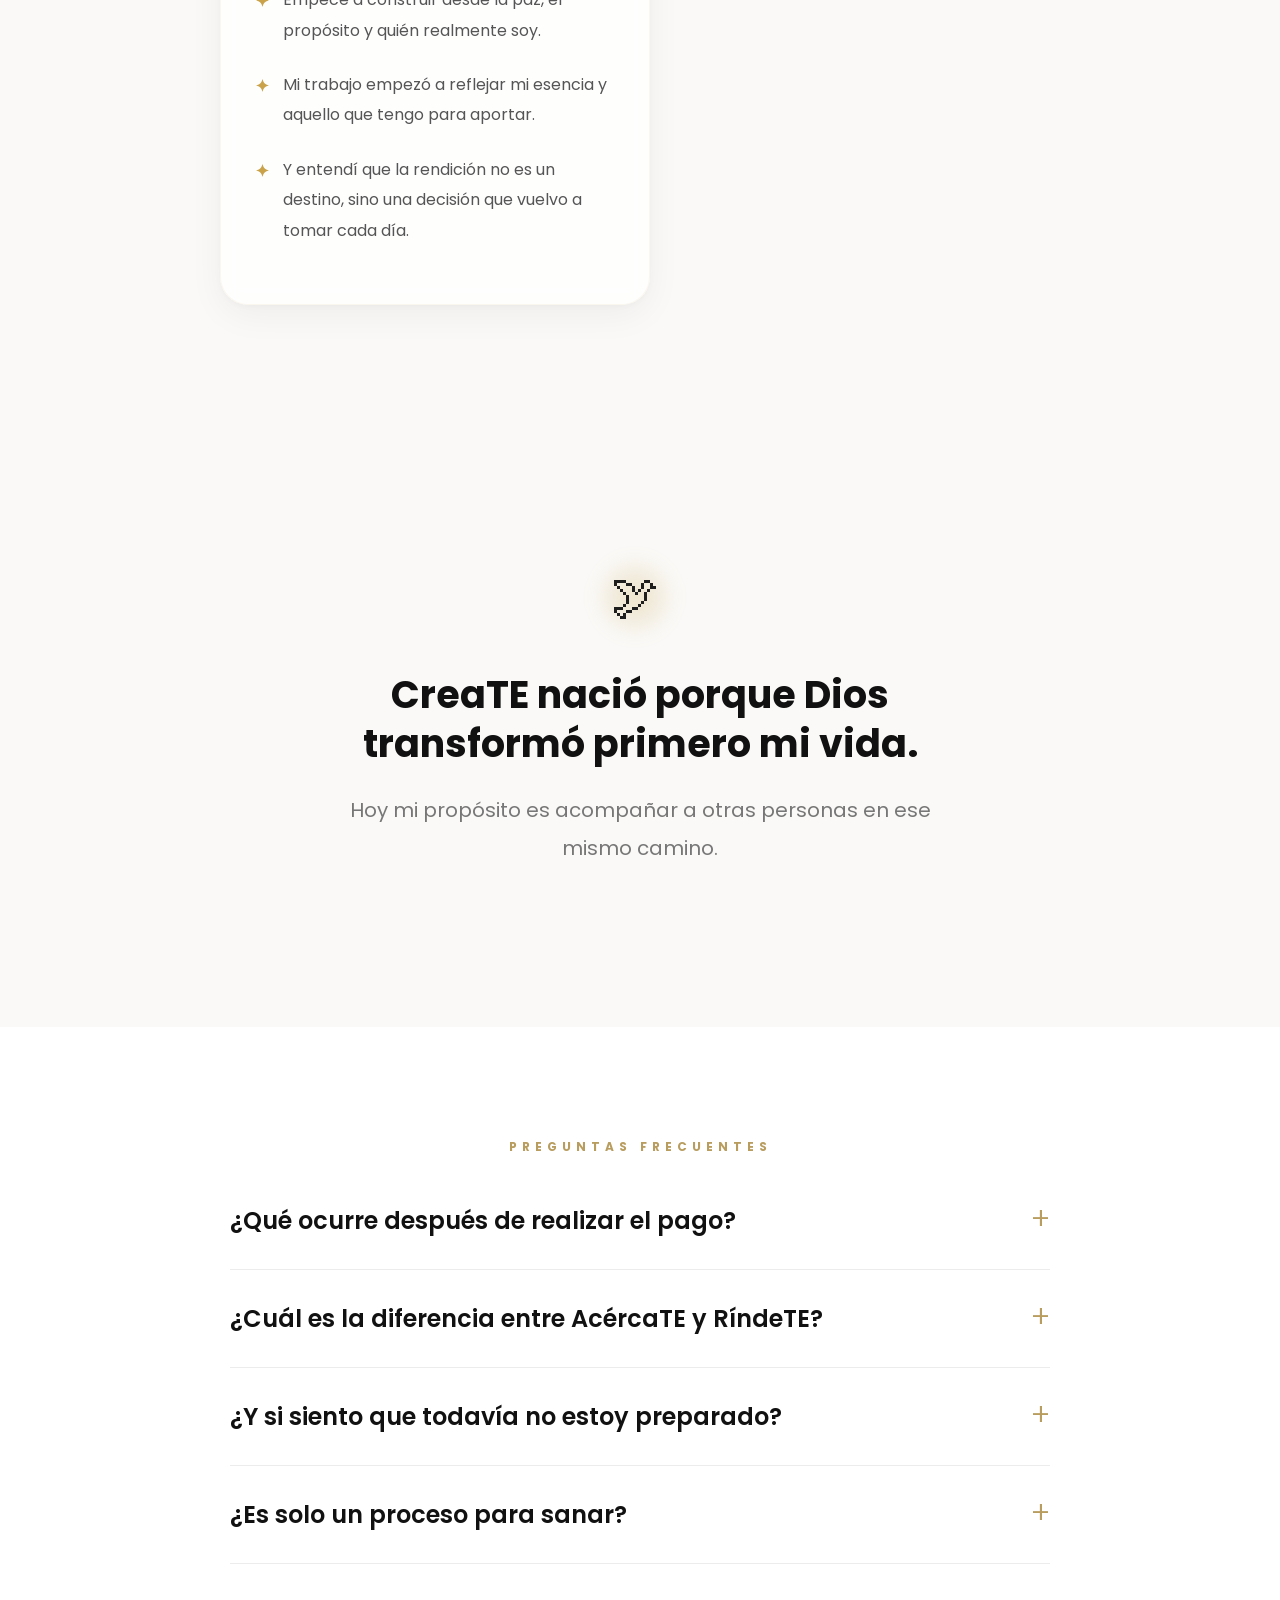
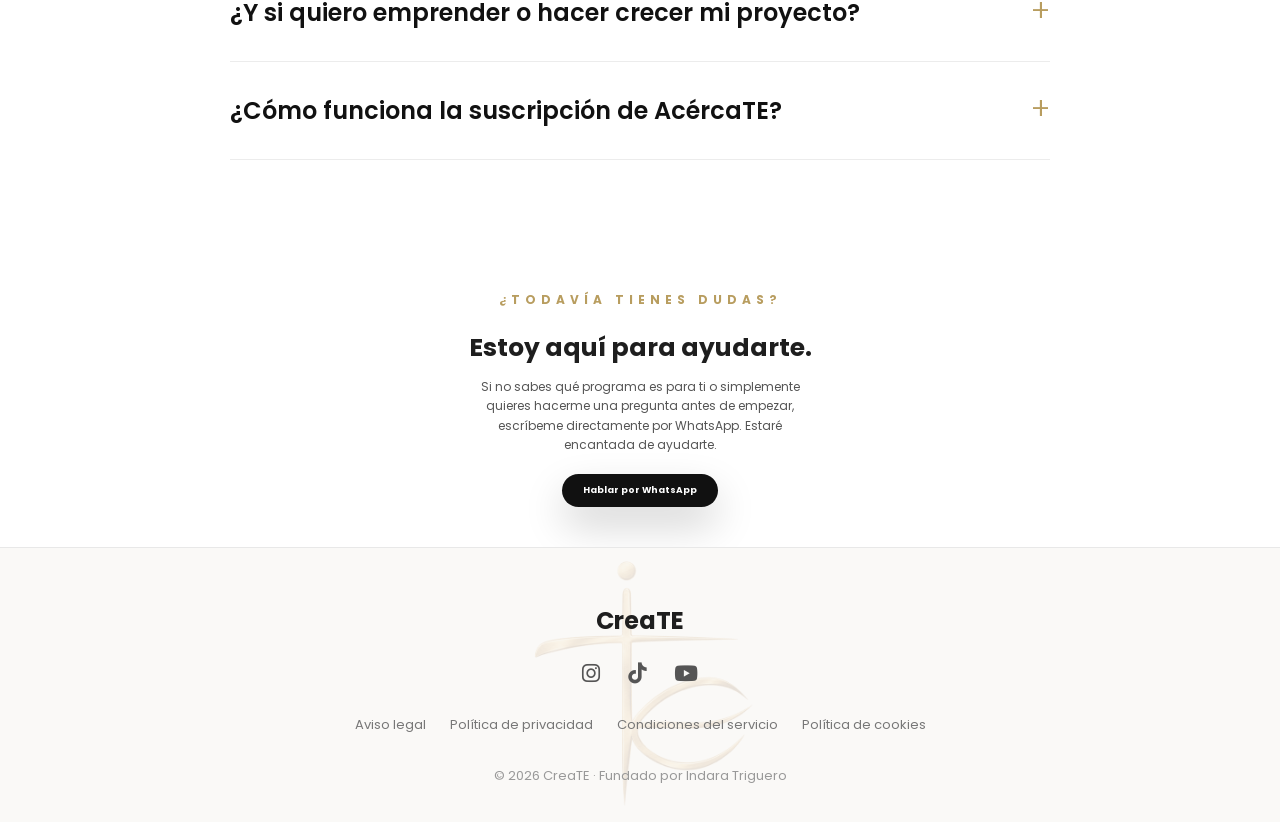
==== commit 2febf817: "Update hero title text in index.html" ====
--- a/index.html
+++ b/index.html
@@ -46,7 +46,7 @@
 </span>
 
 <h1 class="hero-titulo">
-    Deja de luchar por la vida que deseas.
+    Deja de creer que vas tarde para la vida que deseas.
 </h1>
 
 <p class="hero-subtitulo">
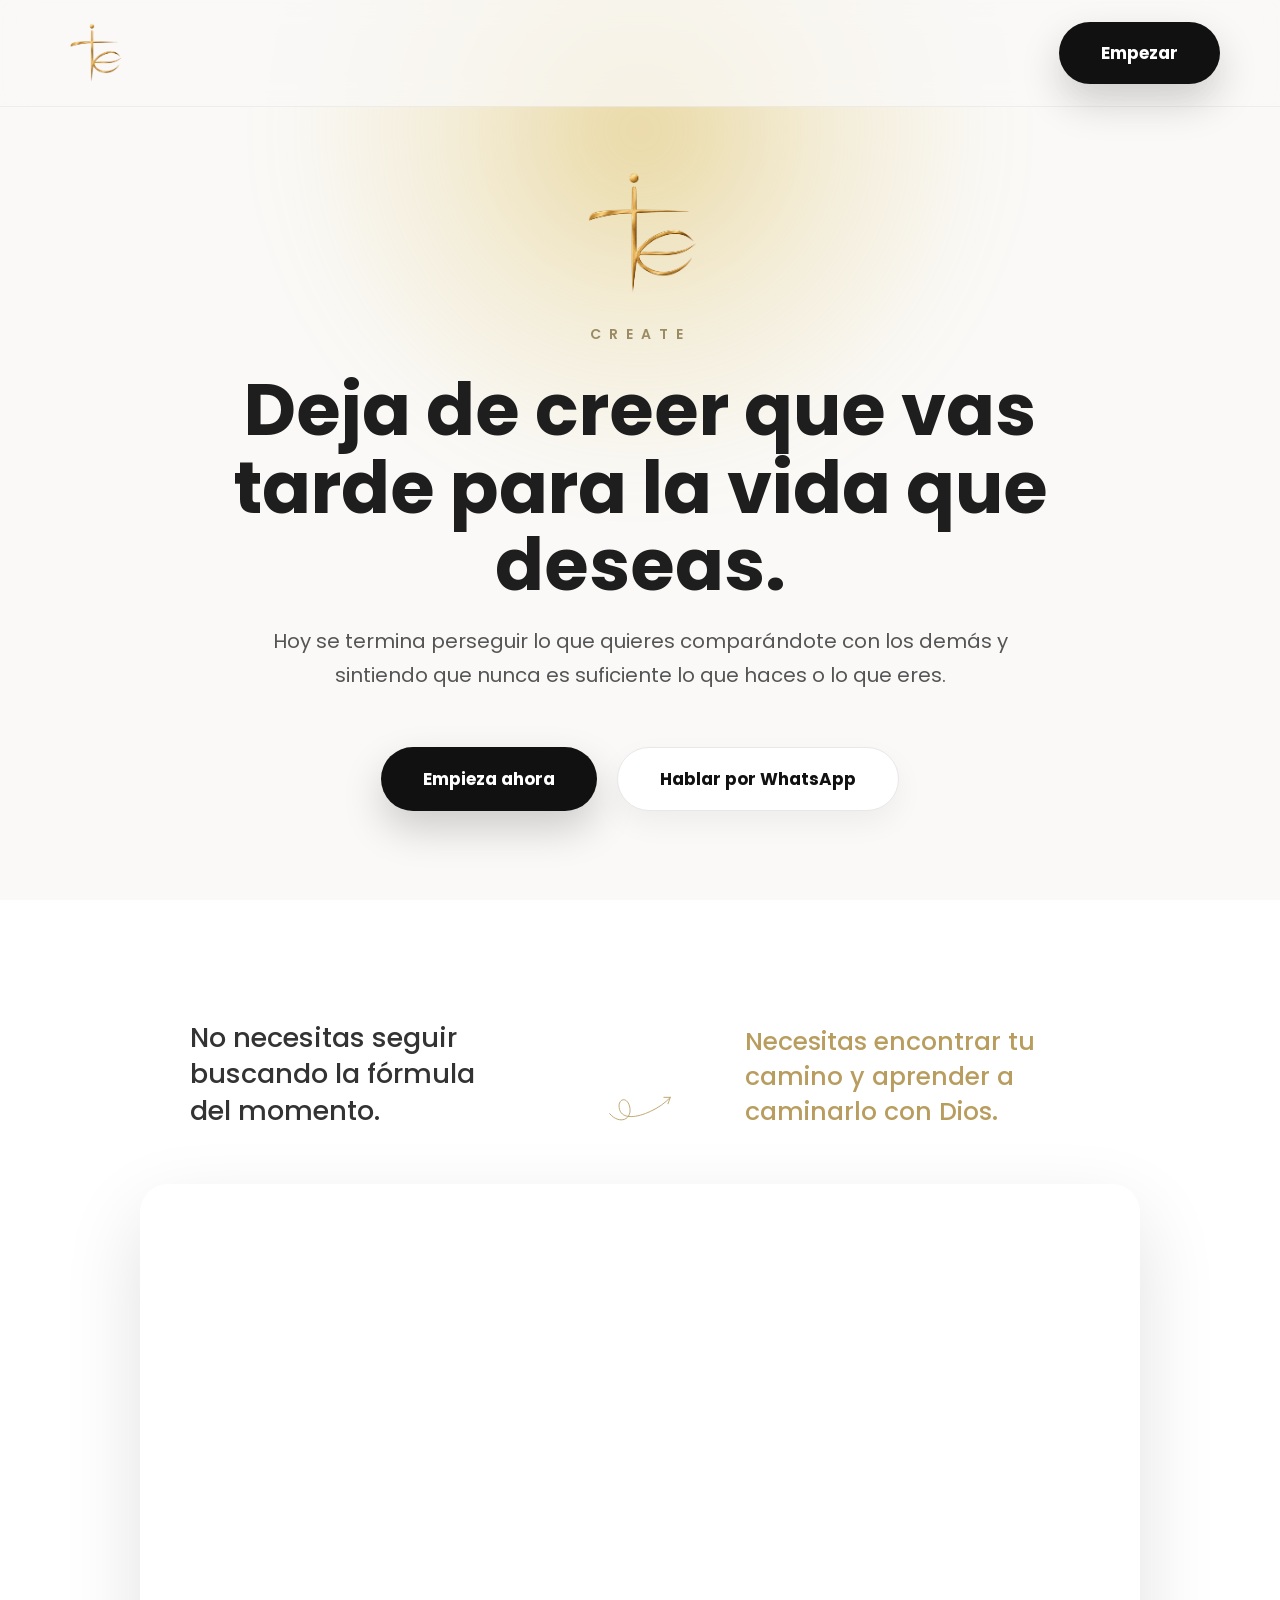
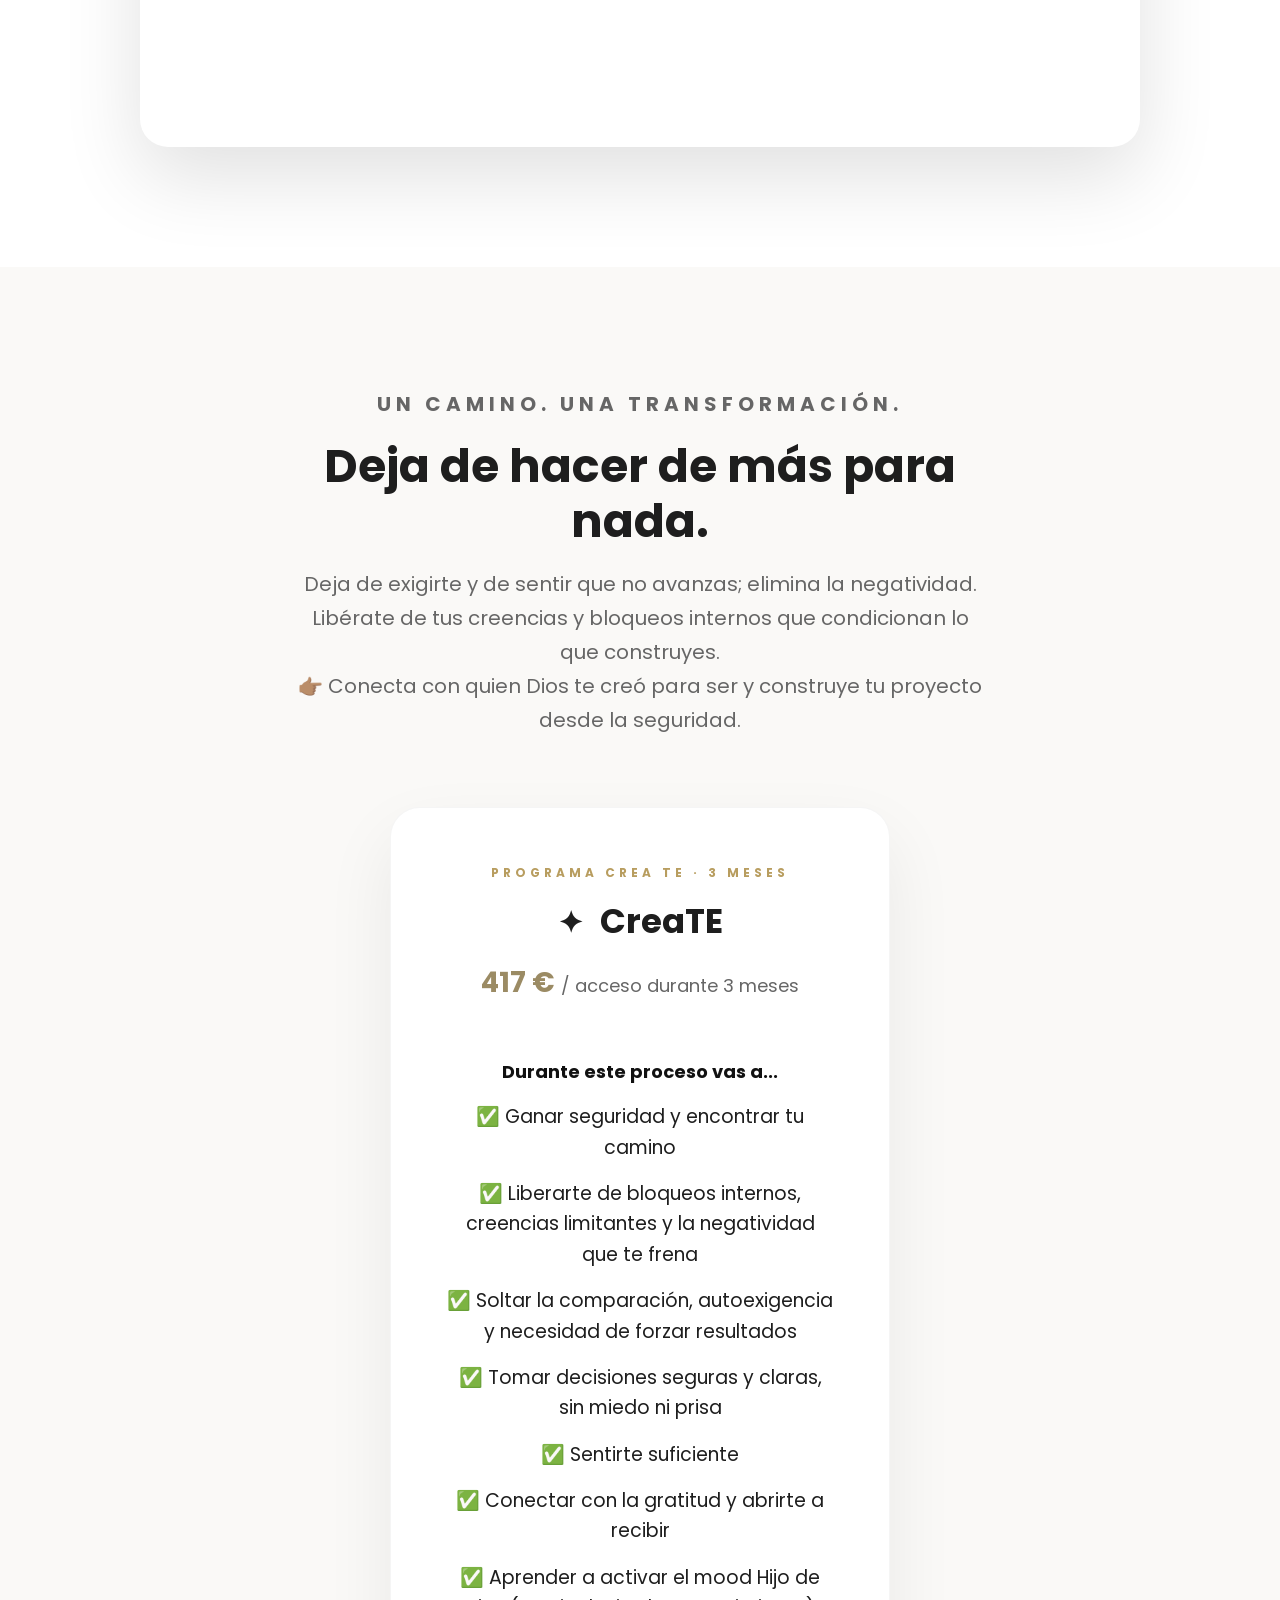
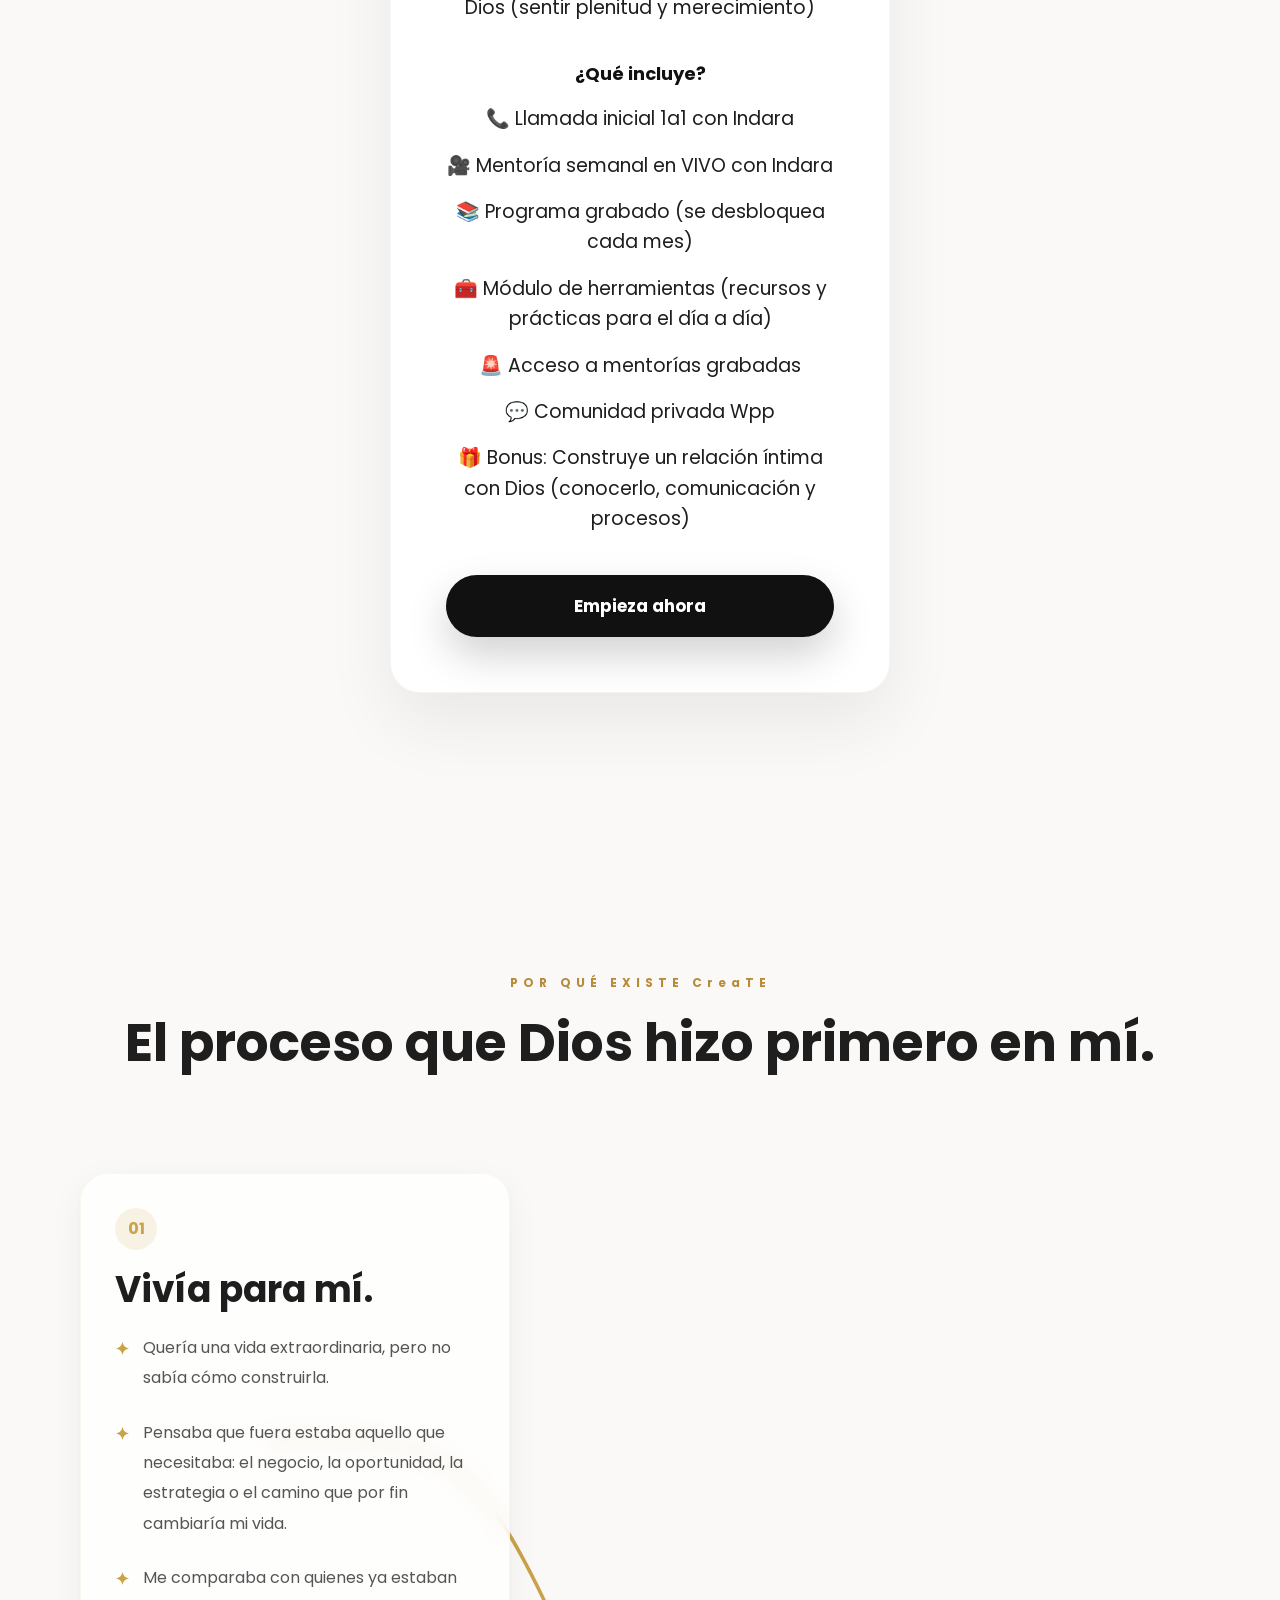
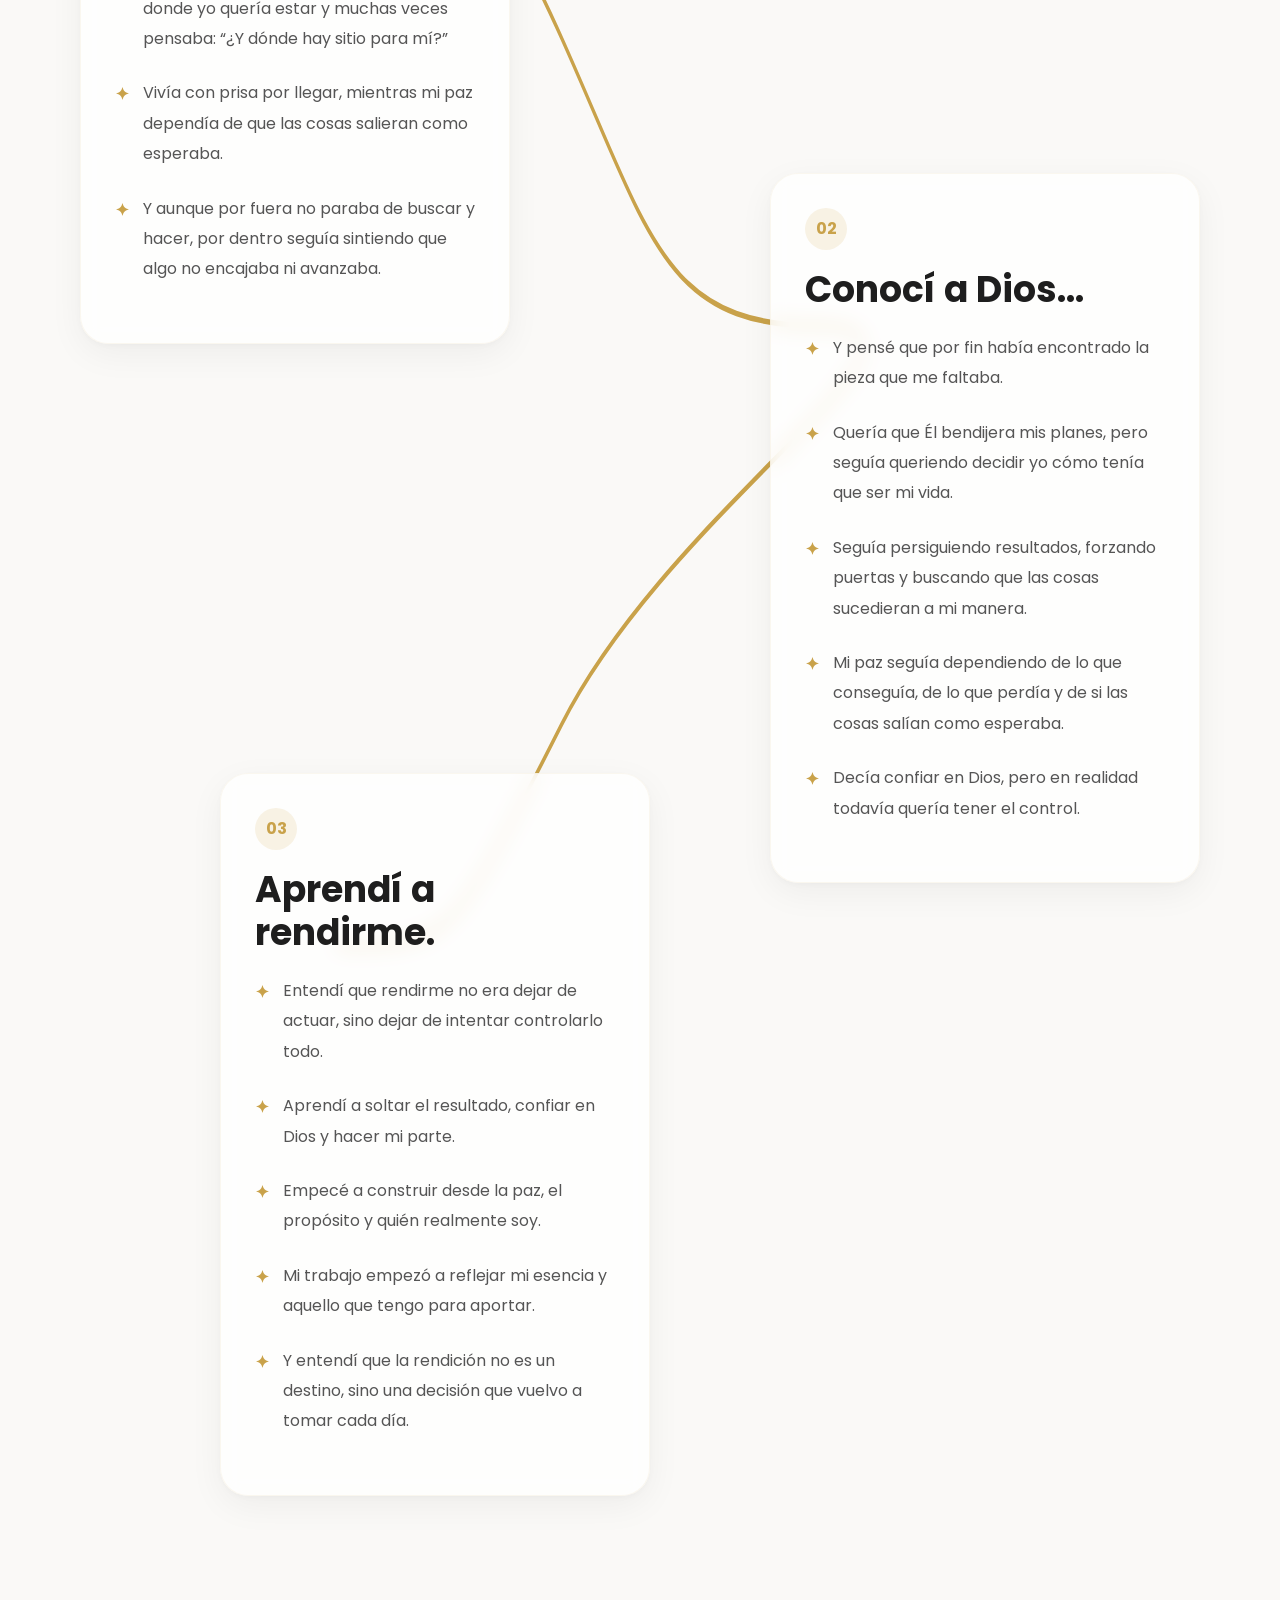
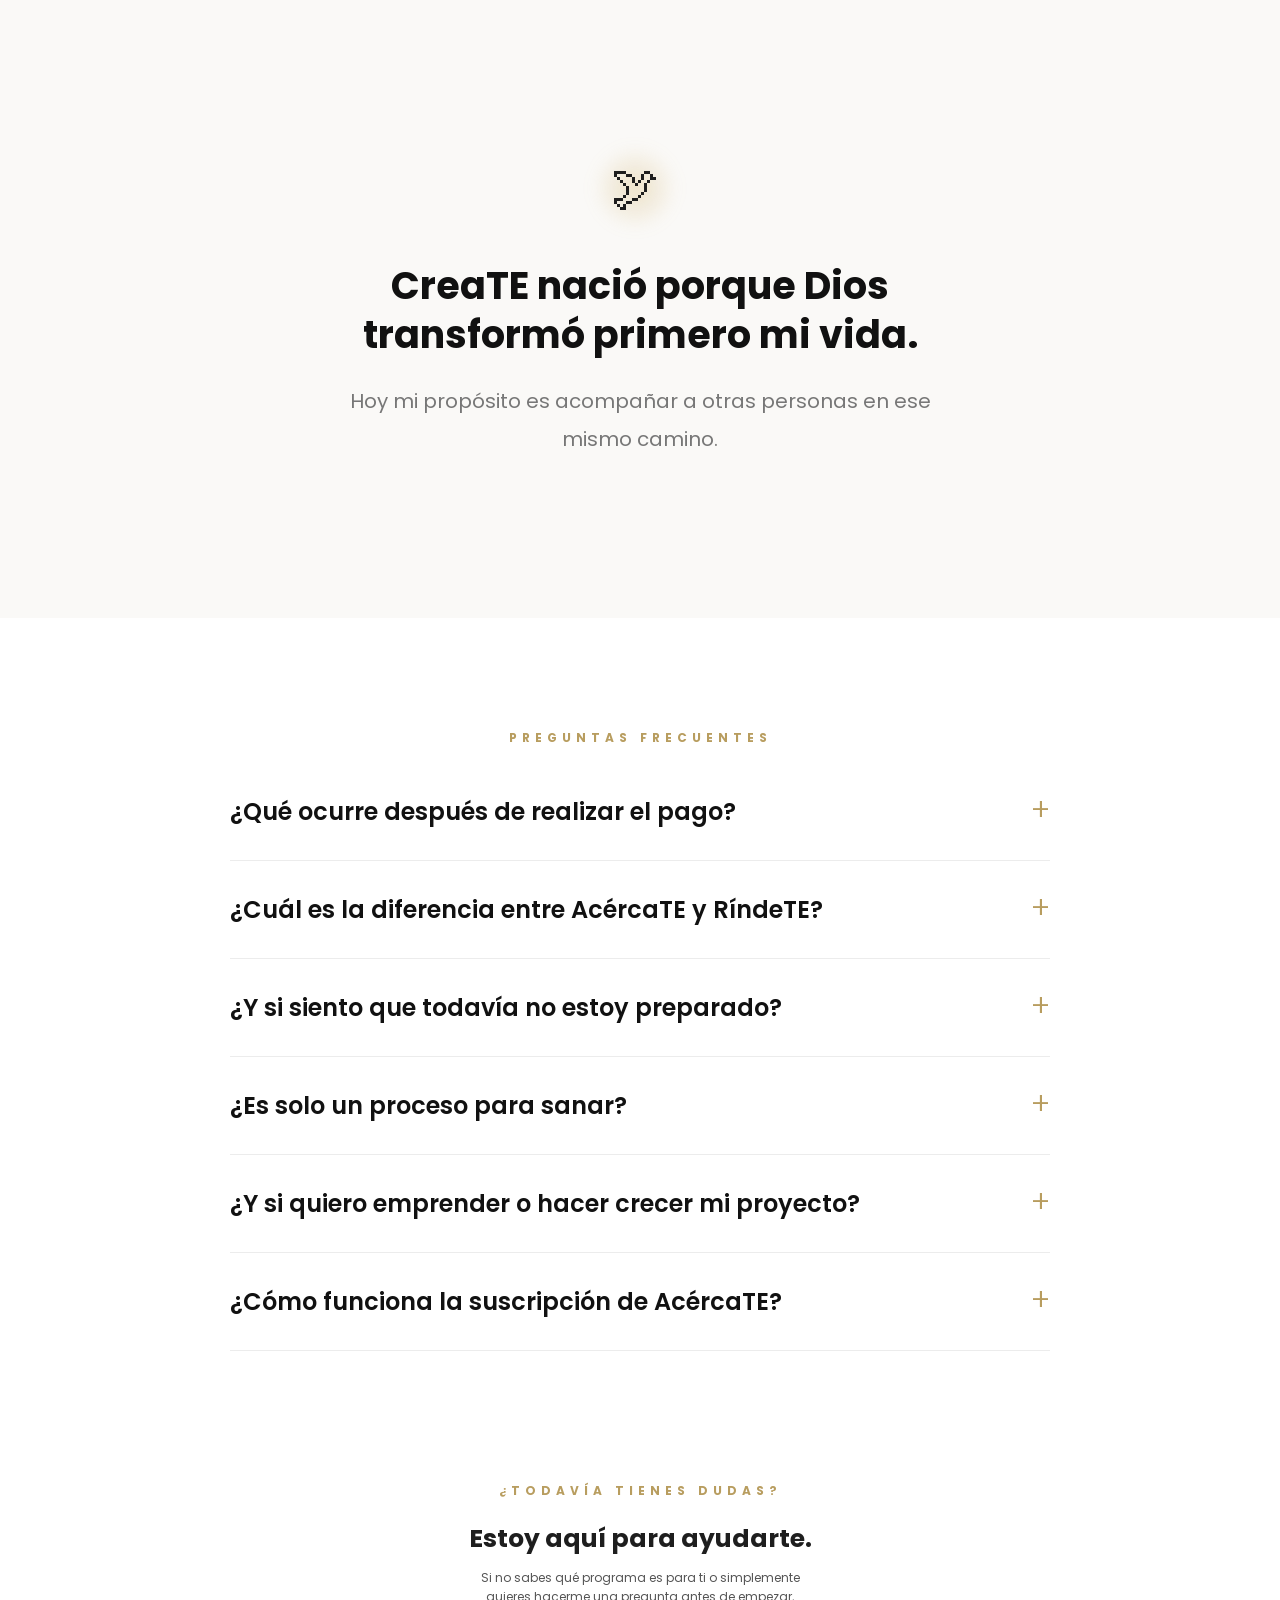
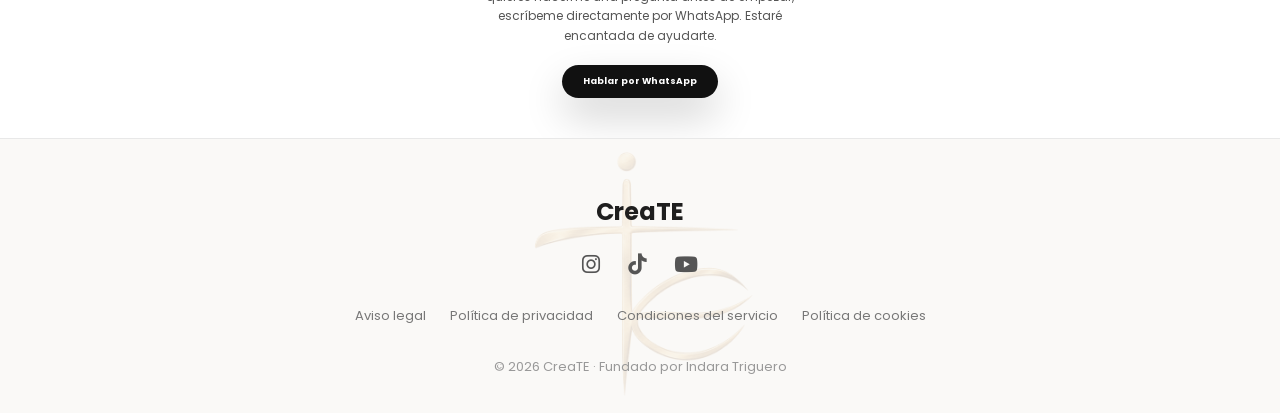
==== commit 456a9ed2: "Update index.html" ====
--- a/index.html
+++ b/index.html
@@ -106,166 +106,102 @@
     </div>
 
 </section>
-    <section class="planes" id="planes">
-<div class="intro-cards">
-
-<p class="mini-title">DOS CAMINOS. UN MISMO DESTINO.</p>
-
-<h2>No todos están en el mismo momento de su camino.</h2>
-
-<p>
-Por eso CreaTE tiene dos formas de empezar.
-Empieza donde estés hoy.
-</p>
-
-</div>
-<h2>Elige tu camino</h2>
-
-<div class="cards">
-
-<div class="card">
-
-<p class="fase">
-FASE 1
-</p>
-
-<h3>
-<span class="icono">🌱</span> AcércaTE
-</h3>
-
-<p class="descripcion">
-Deja de repetir la vida que ya no quieres y empieza a construir una diferente.
-</p>
-
-<p class="frase-card">
-Descubre cómo tu forma de pensar, tus creencias y los patrones que has aprendido condicionan la vida que estás construyendo. Empieza a transformar tu mundo interior, conecta con quien Dios te creó para ser y aprende a vivir desde ahí.
-</p>
-
-<p class="precio">
-77 € <span>/ mes</span>
-</p>
-
-<p class="subtitulo-card">
-Durante este proceso vas a...
-</p>
-
-<ul>
-
-<li>✔ Sanar las heridas que todavía condicionan tu forma de vivir</li>
-
-<li>✔ Transformar patrones, creencias y hábitos que te mantienen en el mismo lugar</li>
-
-<li>✔ Dejar atrás la comparación, la prisa y la exigencia constante</li>
-
-<li>✔ Conectar con tu autenticidad para vivir con paz, claridad y dirección</li>
-
-<li>✔ Aprender a tomar decisiones desde quien eres, no desde la culpa, miedo o expectativas de los demás</li>
-
-<li>✔ Aprender a escuchar a Dios, caminar con Él y descubrir tu propósito</li>
-
-</ul>
-
-<p class="subtitulo-card">
-¿Qué incluye?
-</p>
-
-<ul>
-
-<li>🖥️ Mentorías en VIVO con Indara.</li>
-    
-<li>🎥 Proceso AcércaTE en 13 pasos (desbloqueados semanalmente).</li>
-
-<li>🎬 Acceso a mentorías grabadas.</li>
-
-<li>🎁 Bonus: Construir una relación íntima y auténtica con Dios.</li>
-
-</ul>
-
-<a href="pago.html"
-target="_blank"
-class="boton negro">
-Empieza ahora
-</a>
-
-</div>
-
-<div class="card premium">
-
-<p class="fase">
-FASE 2
-</p>
-
-<h3>
-<span class="icono">🕊</span> RíndeTE
-</h3>
-
-<p class="descripcion">
-Deja de intentar controlar cómo tiene que suceder tu vida y empieza a construirla junto a Dios.
-</p>
-
-<p class="frase-card">
-Aprende a soltar las expectativas, la necesidad de controlar los resultados y el miedo a que las cosas no salgan como esperas. Confía en Dios, haz tu parte y construye desde quien eres aquello que ha puesto en tu corazón.
-</p>
-
-<p class="precio">
-647 € <span>/ acceso durante 6 meses</span>
-</p>
-
-<p class="subtitulo-card">
-Durante este proceso vas a...
-</p>
-
-<ul>
-
-<li>✔ Llevar tu propósito a la acción sin desconectarte de ti ni de Dios</li>
-
-<li>✔ Desarrollar tu proyecto y construir una marca personal alineada con tus valores</li>
-
-<li>✔ Aprender a soltar el control y confiar en Dios mientras haces tu parte</li>
-
-<li>✔ Aprender a comunicar lo que tienes para aportar desde tu esencia</li>
-
-<li>✔ Dejar de depender de los resultados</li>
-
-<li>✔ Tomar decisiones con fe y calma</li>
-
-</ul>
-
-<p class="subtitulo-card">
-¿Qué incluye?
-</p>
-
-<ul>
-
-<li>📞 Llamada 1:1 inicial con Indara.</li>
-
-<li>🖥️ Mentorías en VIVO con Indara (Exclusivas Sala RindeTE).</li>
-
-<li>🌟 Acceso completo AcércaTE.</li>
-
-<li>🖥️ Mentorías semanal Sala AcercaTE incluida.</li>
-    
-<li>🎥 Formación exclusiva <strong>CreaTE: Marca Personal</strong>.</li>
-
-<li>🫂 Comunidad privada de WhatsApp.</li>
-
-<li>🛠️ Herramientas para construir la vida que Dios puso en tu corazón.</li>
-
-<li>🎁 Bonus: Aprende a entrenar y comer por ti mismo.</li>
-
-</ul>
-
-<a href="pago.html"
-target="_blank"
-class="boton negro">
-Empieza ahora
-</a>
-
-</div>
-
-</div>
-
-</section>
+   
+<section class="planes" id="planes">
+
+  <div class="intro-cards">
+
+    <p class="mini-title">UN CAMINO. UNA TRANSFORMACIÓN.</p>
+
+    <h2>Deja de hacer de más para nada.</h2>
+
+    <p>
+      Deja de exigirte y de sentir que no avanzas; elimina la negatividad.
+      Libérate de tus creencias y bloqueos internos que condicionan lo que construyes.
+    </p>
+
+    <p class="promesa-final">
+      👉🏽 Conecta con quien Dios te creó para ser y construye tu proyecto desde la seguridad.
+    </p>
+
+  </div>
+
+  <div class="cards">
+
+    <div class="card">
+
+      <p class="fase">PROGRAMA CREA TE · 3 MESES</p>
+
+      <h3>
+        <span class="icono">✦</span> CreaTE
+      </h3>
+
+      <div class="precio">
+        417 € <span>/ acceso durante 3 meses</span>
+      </div>
+
+      <div class="contenido-card">
+
+        <p class="subtitulo-card">
+          Durante este proceso vas a...
+        </p>
+
+        <ul class="lista-resultados">
+
+          <li>✅ Ganar seguridad y encontrar tu camino</li>
+
+          <li>✅ Liberarte de bloqueos internos, creencias limitantes y la negatividad que te frena</li>
+
+          <li>✅ Soltar la comparación, autoexigencia y necesidad de forzar resultados</li>
+
+          <li>✅ Tomar decisiones seguras y claras, sin miedo ni prisa</li>
+
+          <li>✅ Sentirte suficiente</li>
+
+          <li>✅ Conectar con la gratitud y abrirte a recibir</li>
+
+          <li>✅ Aprender a activar el mood Hijo de Dios (sentir plenitud y merecimiento)</li>
+
+        </ul>
+
+        <div class="separador-card"></div>
+
+        <p class="subtitulo-card">
+          ¿Qué incluye?
+        </p>
+
+        <ul class="lista-incluye">
+
+          <li>📞 Llamada inicial 1a1 con Indara</li>
+
+          <li>🎥 Mentoría semanal en VIVO con Indara</li>
+
+          <li>📚 Programa grabado (se desbloquea cada mes)</li>
+
+          <li>🧰 Módulo de herramientas (recursos y prácticas para el día a día)</li>
+
+          <li>🚨 Acceso a mentorías grabadas</li>
+
+          <li>💬 Comunidad privada Wpp</li>
+
+          <li>🎁 Bonus: Construye un relación íntima con Dios (conocerlo, comunicación y procesos)</li>
+
+        </ul>
+
+      </div>
+
+      <a href="pago.html"
+         target="_blank"
+         class="boton negro">
+        Empieza ahora
+      </a>
+
+    </div>
+
+  </div>
+
+</section>
+
 <section class="historia">
 
     <p class="mini-title">POR QUÉ EXISTE CreaTE</p>
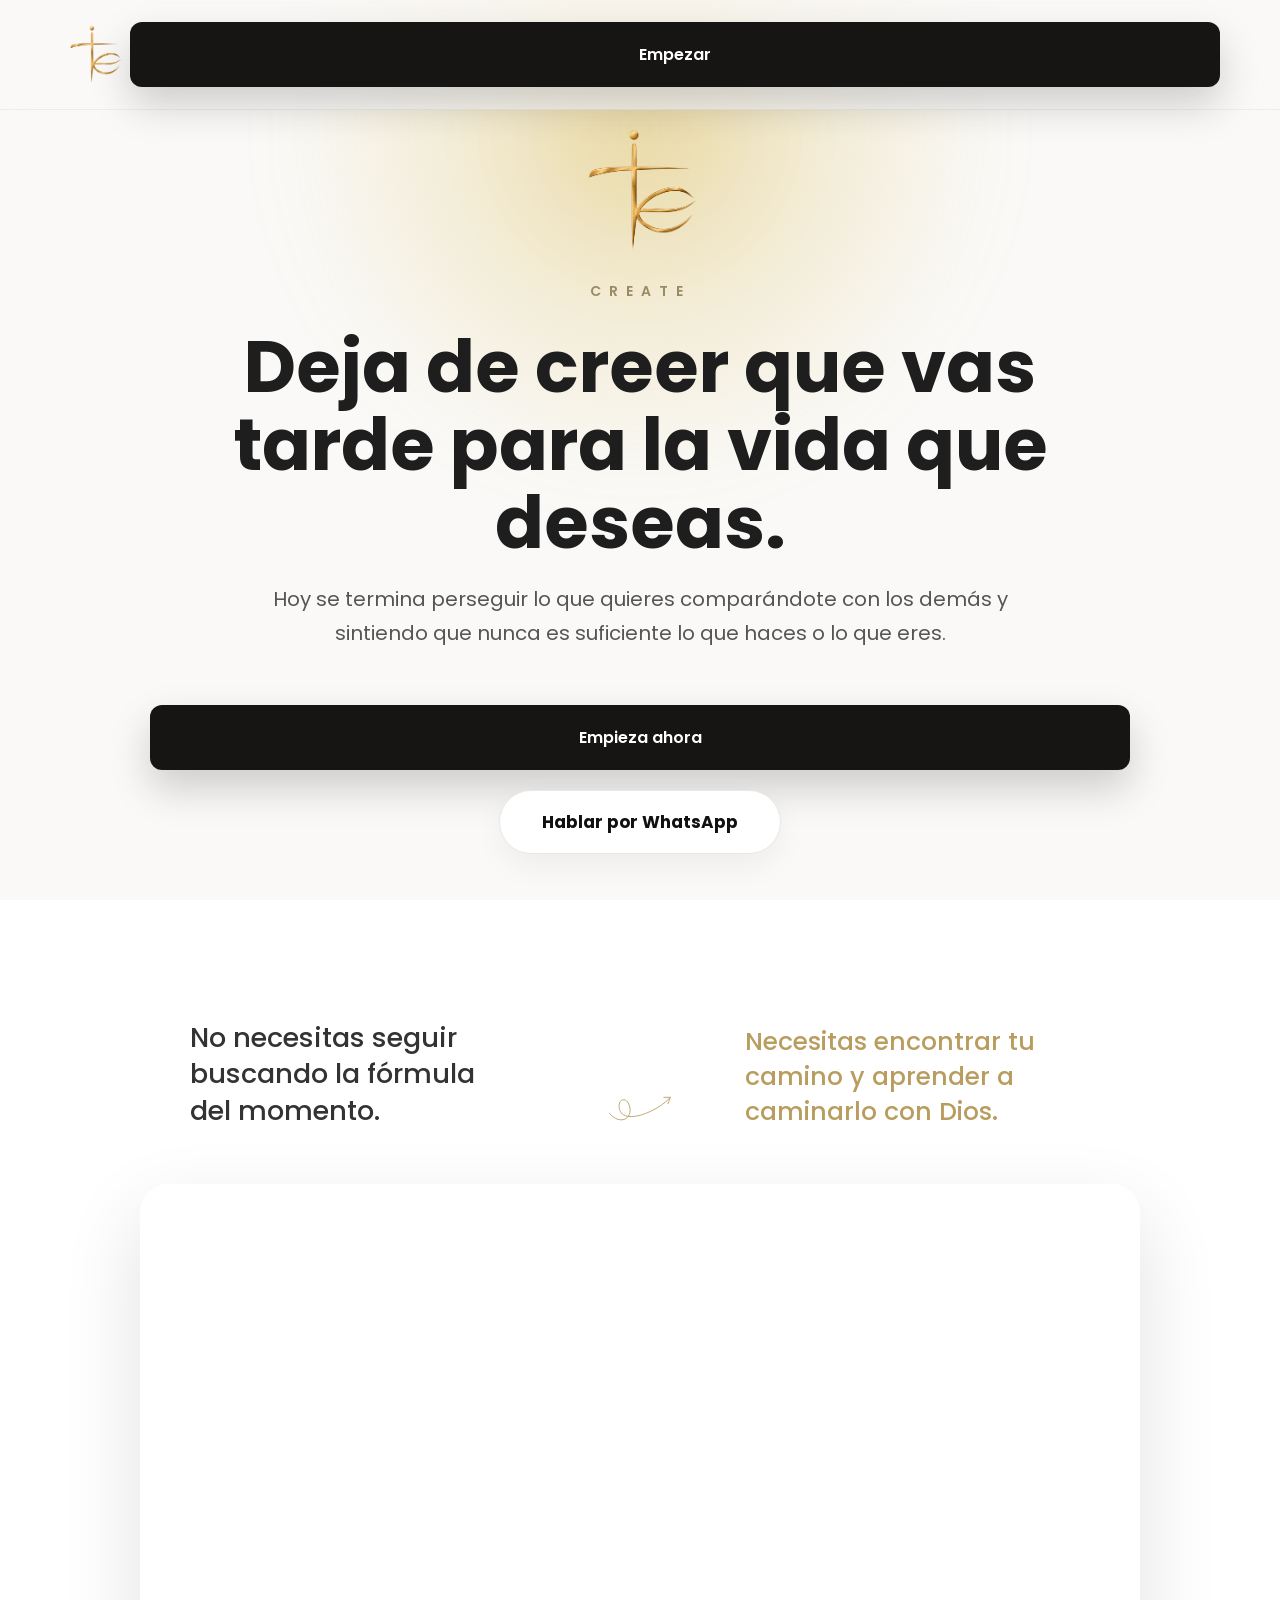
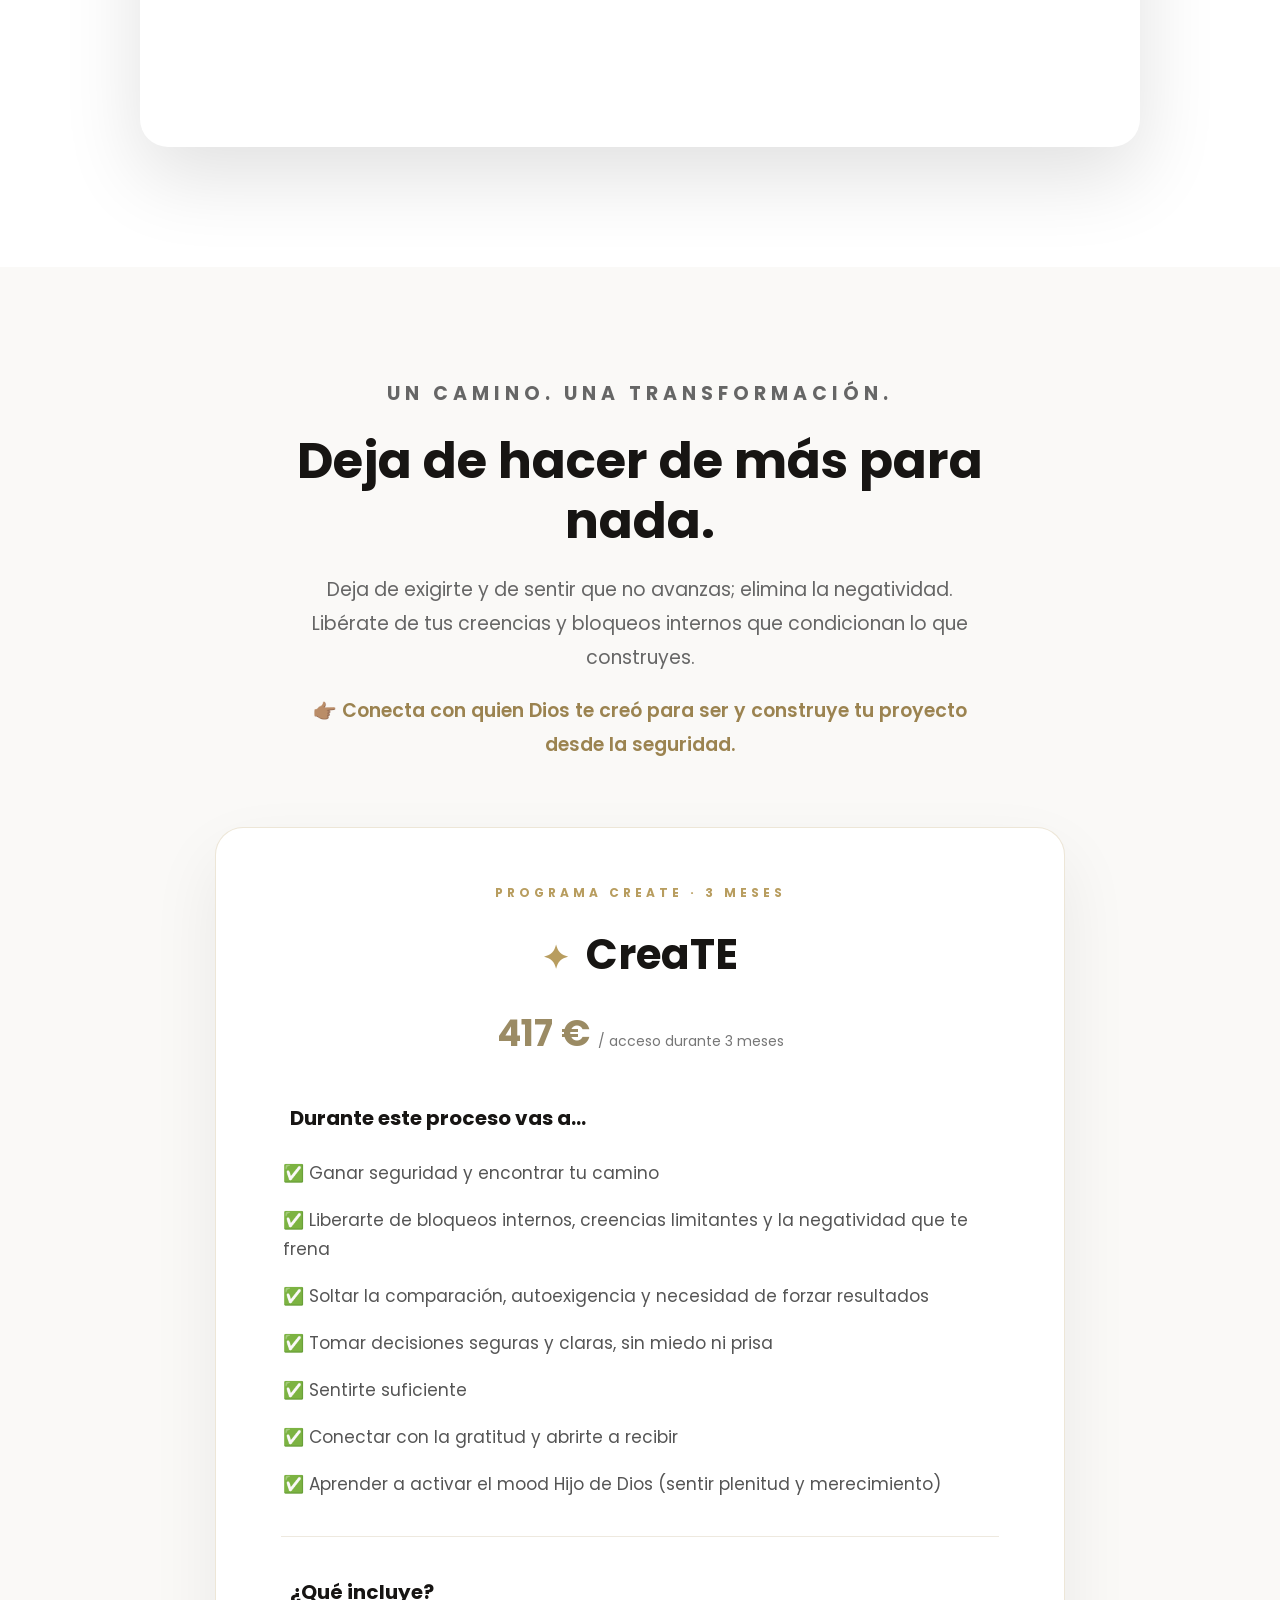
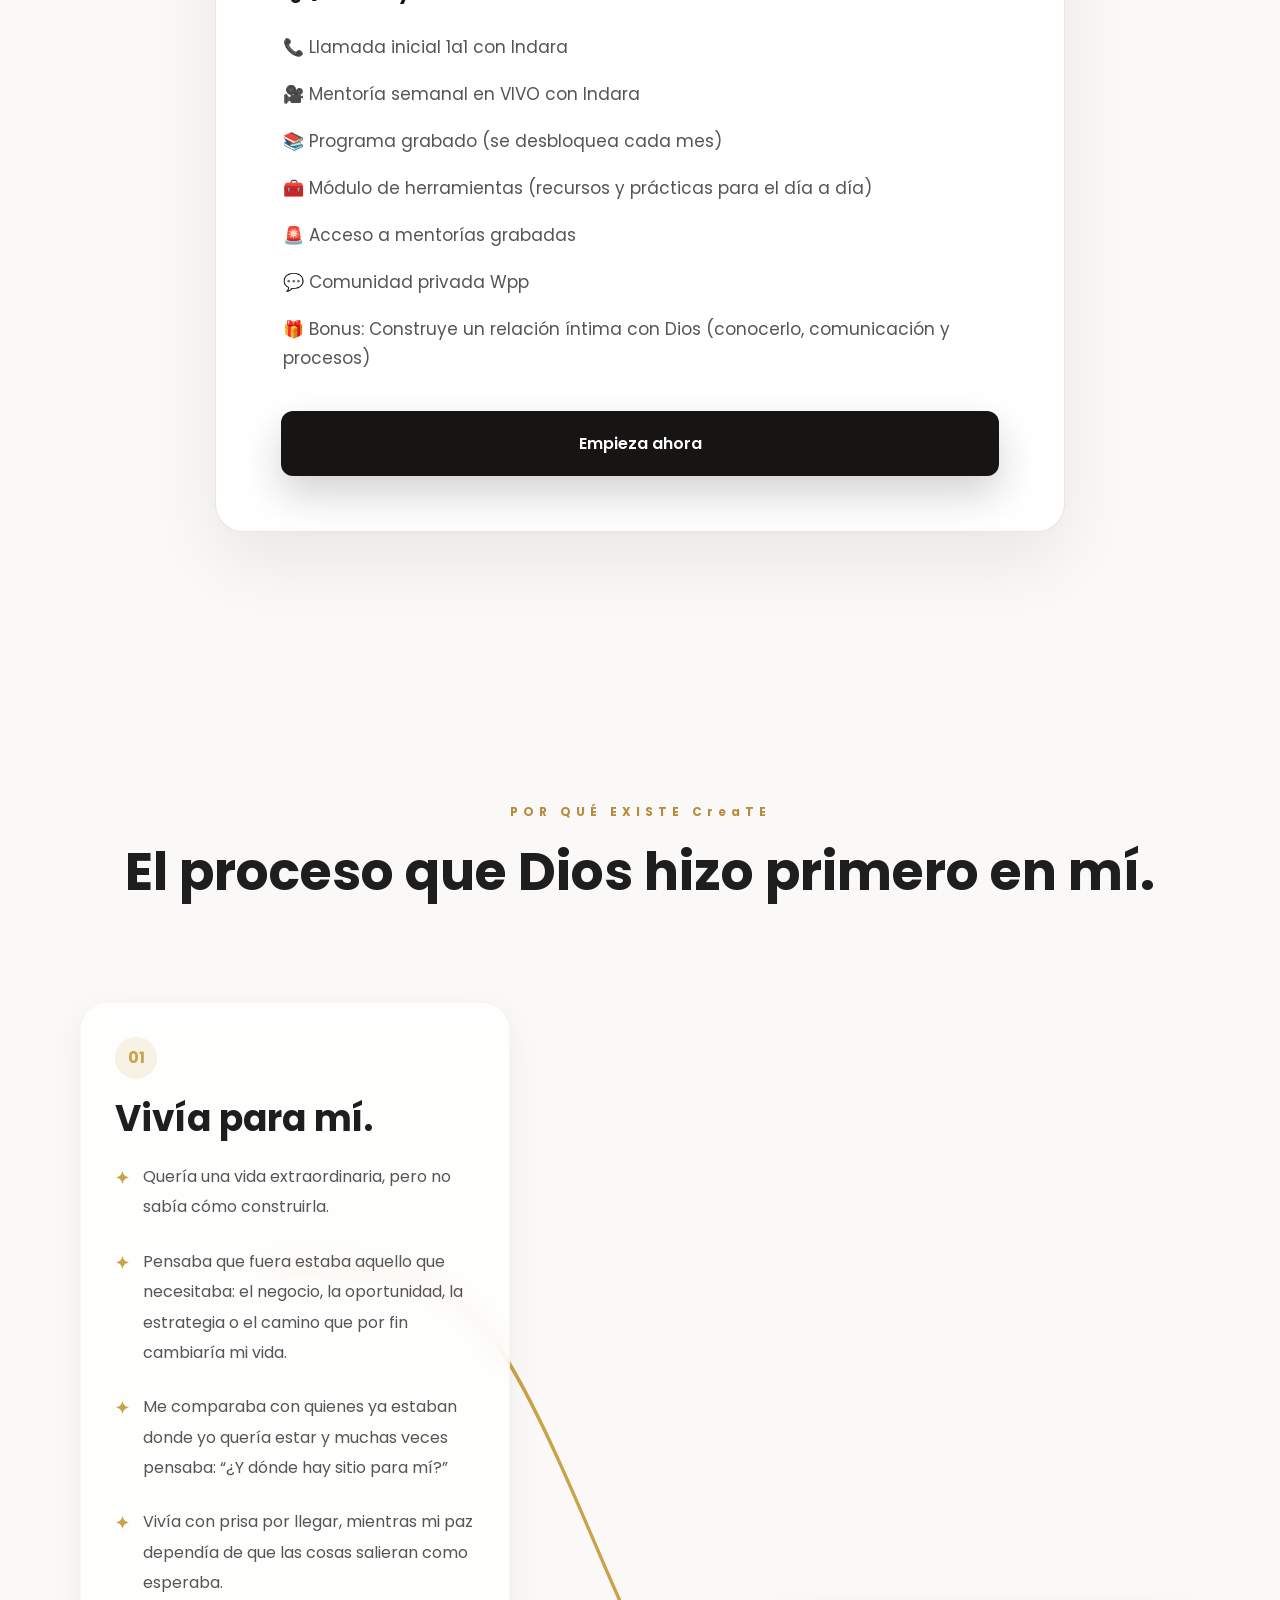
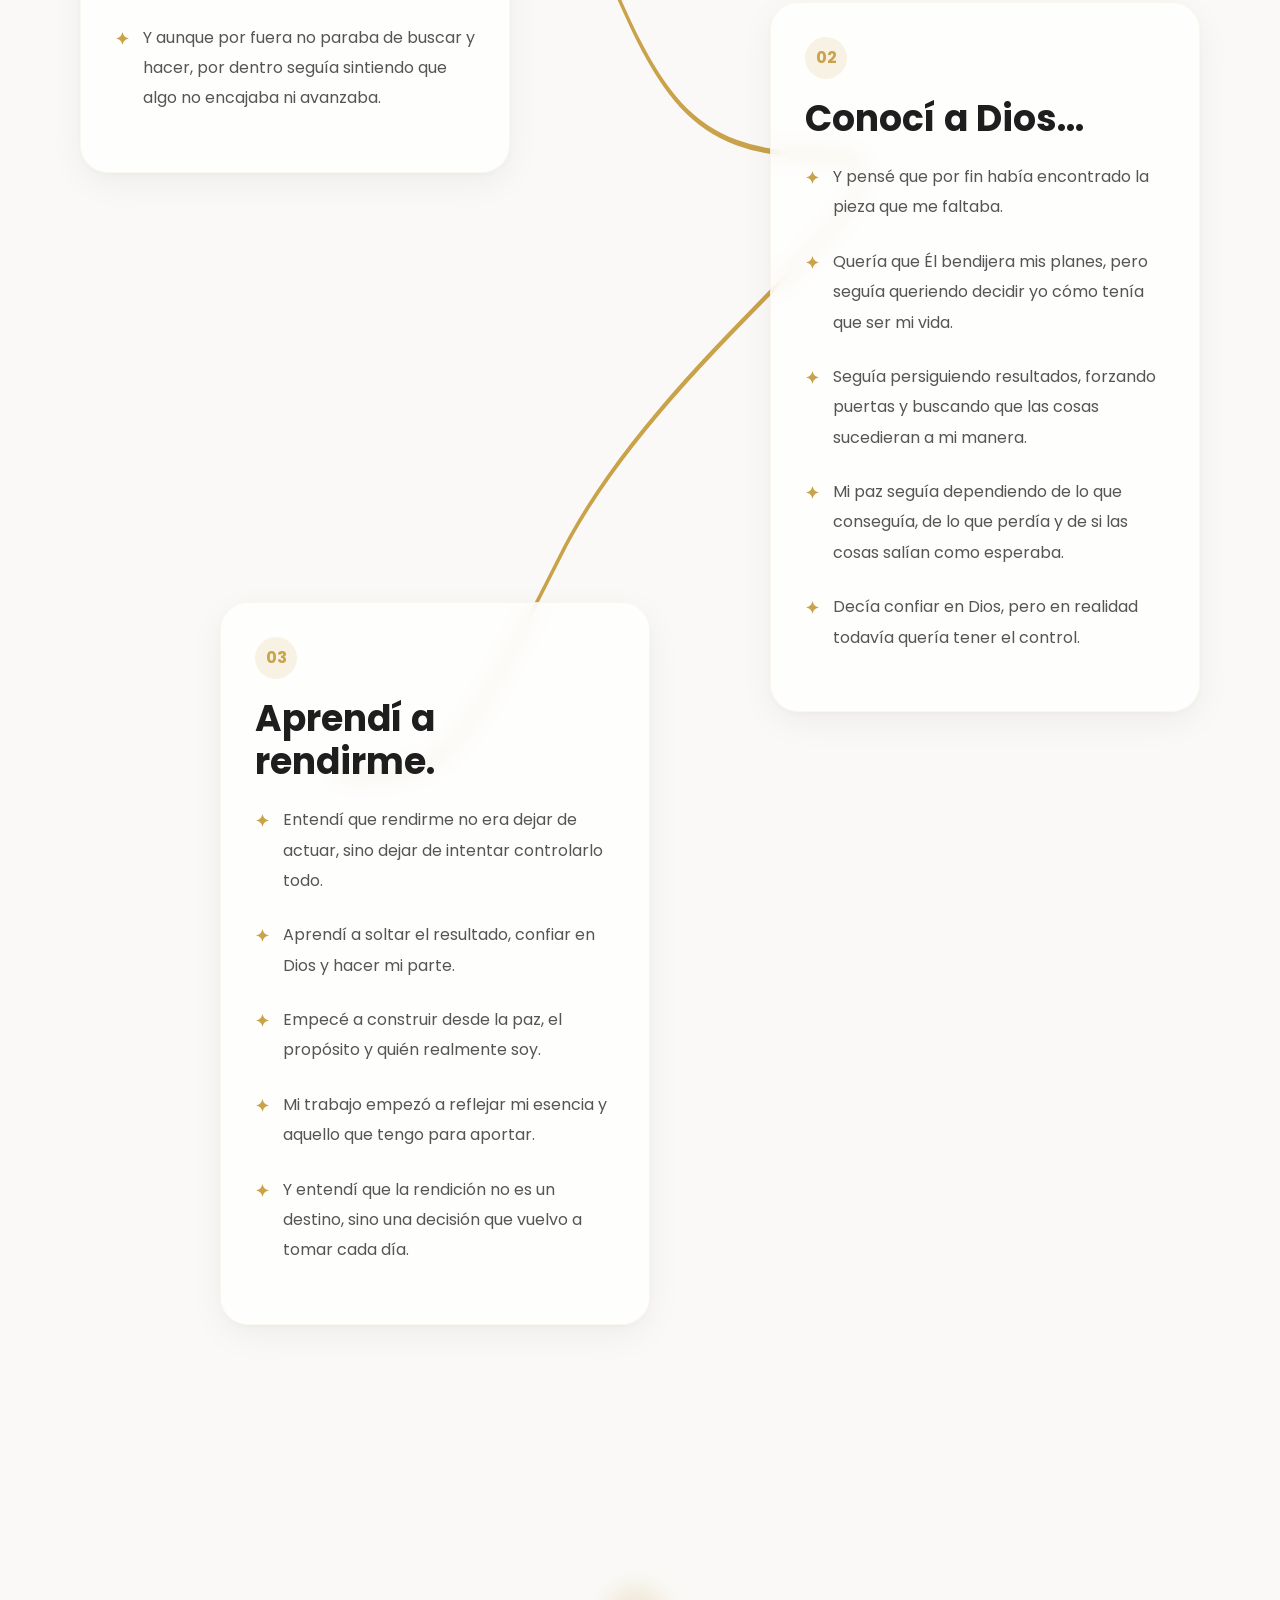
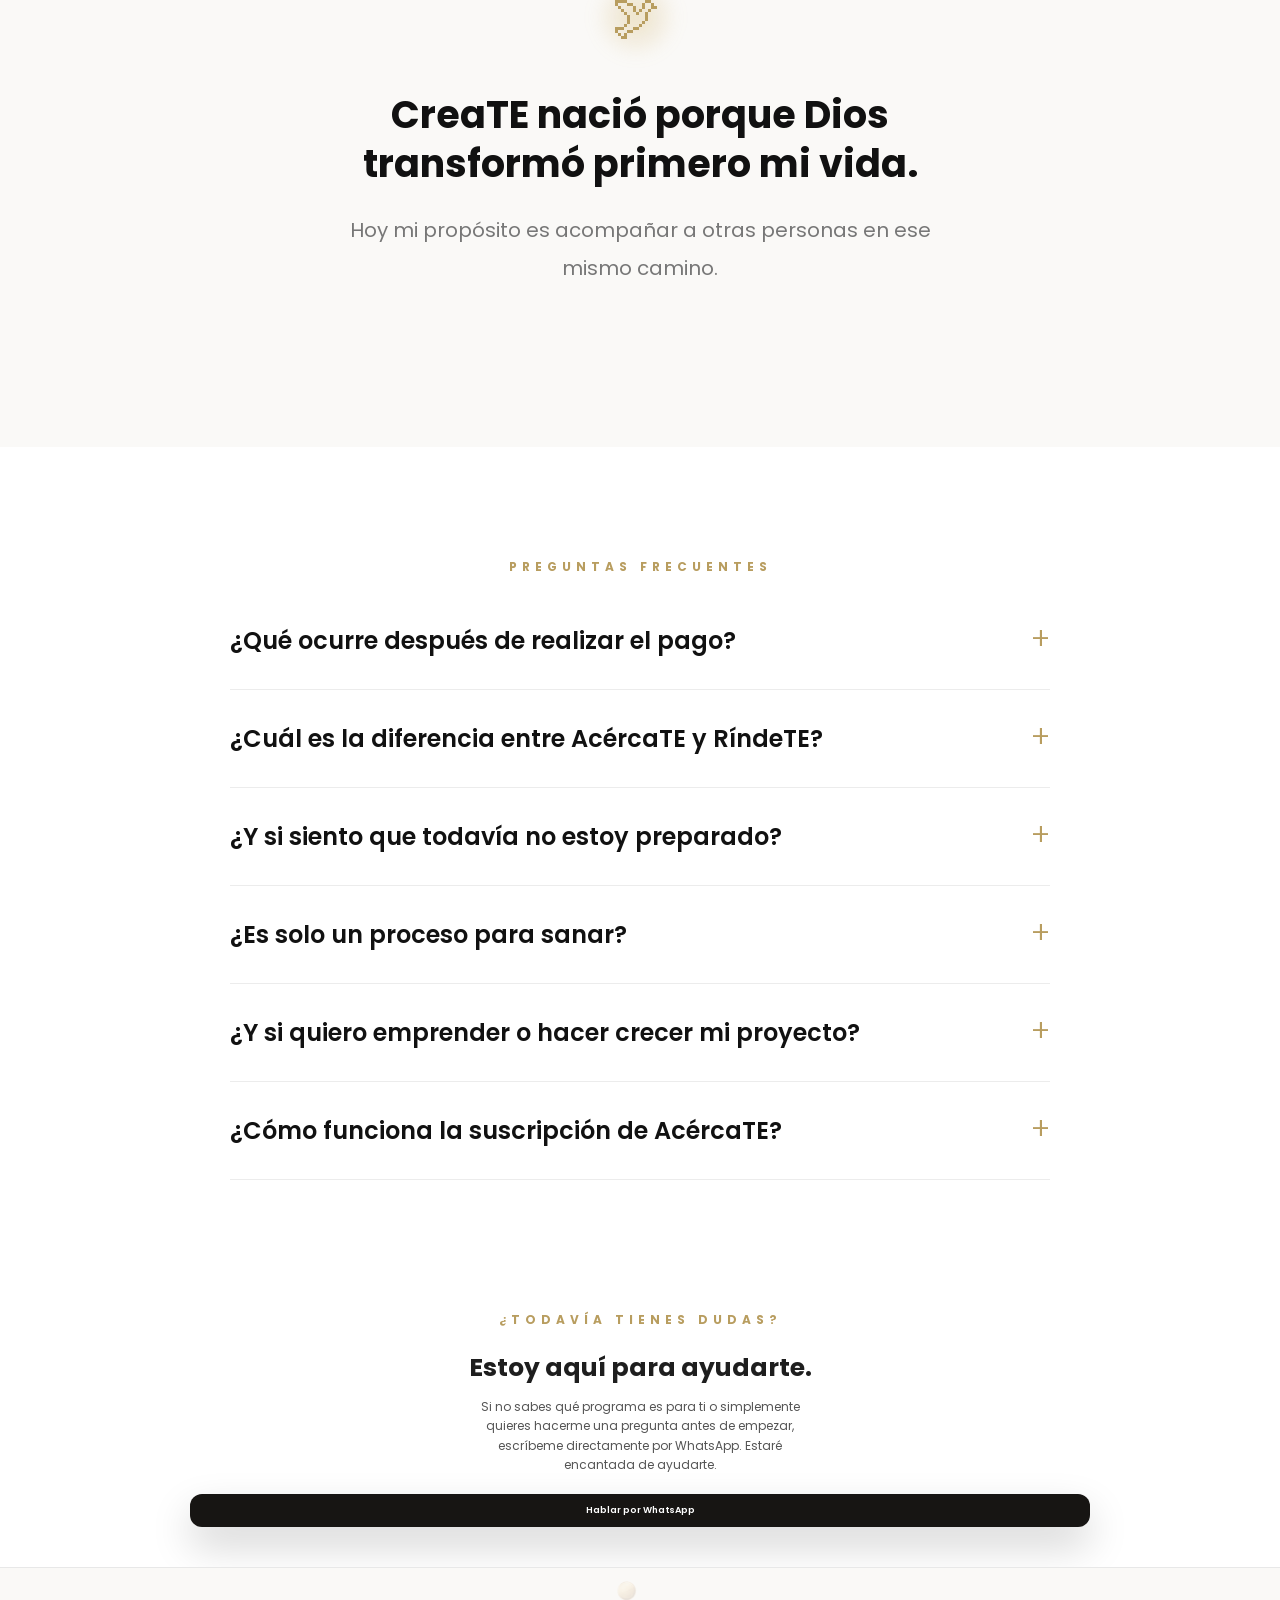
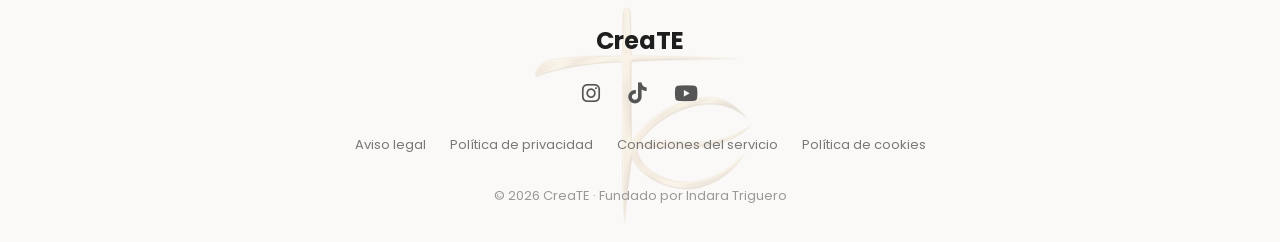
==== commit c0cbcd0c: "Update index.html" ====
--- a/index.html
+++ b/index.html
@@ -130,7 +130,7 @@
 
     <div class="card">
 
-      <p class="fase">PROGRAMA CREA TE · 3 MESES</p>
+      <p class="fase">PROGRAMA CREATE · 3 MESES</p>
 
       <h3>
         <span class="icono">✦</span> CreaTE
--- a/styles.css
+++ b/styles.css
@@ -261,262 +261,280 @@
 }
 
 }
-.planes{
-
-padding:120px 30px;
-
-background:#faf9f7;
+
+.planes {
+  padding: 110px 25px;
+  background: #faf9f7;
+  text-align: center;
+}
+
+.intro-cards {
+  max-width: 780px;
+  margin: 0 auto 65px;
+  text-align: center;
+}
+
+.mini-title {
+  letter-spacing: 5px;
+  font-size: 12px;
+  font-weight: 700;
+  color: #b89d5f;
+  margin-bottom: 20px;
+}
+
+.intro-cards h2 {
+  font-size: clamp(36px, 5vw, 50px);
+  line-height: 1.2;
+  margin-bottom: 22px;
+  color: #171513;
+}
+
+.intro-cards p {
+  font-size: 19px;
+  color: #666;
+  line-height: 1.8;
+}
+
+.intro-cards .promesa-final {
+  color: #9b8350;
+  font-weight: 600;
+  margin-top: 18px;
+}
+
+.cards {
+  display: flex;
+  justify-content: center;
+  align-items: stretch;
+  max-width: 1050px;
+  margin: auto;
+}
+
+.card {
+  background: white;
+  padding: 55px 65px;
+  border-radius: 28px;
+  width: 100%;
+  max-width: 850px;
+  box-shadow: 0 30px 70px rgba(0,0,0,.07);
+  border: 1px solid rgba(184,157,95,.25);
+  display: flex;
+  flex-direction: column;
+  transition: all .35s ease;
+}
+
+.card:hover {
+  transform: translateY(-7px);
+  box-shadow: 0 40px 85px rgba(0,0,0,.11);
+}
+
+.fase {
+  color: #b89d5f;
+  font-size: 12px;
+  font-weight: 700;
+  letter-spacing: 4px;
+  margin-bottom: 20px;
+}
+
+.card h3 {
+  font-size: 42px;
+  color: #171513;
+  margin-bottom: 20px;
+}
+
+.icono {
+  display: inline-block;
+  margin-right: 8px;
+  font-size: 32px;
+  color: #b89d5f;
+}
+
+.precio {
+  font-size: 36px;
+  font-weight: 700;
+  color: #9b8b64;
+  margin-bottom: 40px;
+}
+
+.precio span {
+  font-size: 14px;
+  font-weight: 400;
+  color: #777;
+}
+
+.contenido-card {
+  text-align: left;
+}
+
+.subtitulo-card {
+  font-size: 20px;
+  font-weight: 700;
+  color: #171513;
+  margin-bottom: 24px;
+}
+
+.card ul {
+  list-style: none;
+  padding: 0;
+  margin: 0 0 38px;
+}
+
+.card li {
+  font-size: 17px;
+  line-height: 1.7;
+  color: #555;
+  margin-bottom: 18px;
+}
+
+.lista-resultados li {
+  padding-left: 2px;
+}
+
+.lista-incluye li {
+  padding-left: 2px;
+}
+
+.separador-card {
+  height: 1px;
+  width: 100%;
+  background: #eee9df;
+  margin: 10px 0 38px;
+}
+
+.boton.negro {
+  display: block;
+  width: 100%;
+  box-sizing: border-box;
+  padding: 20px 25px;
+  background: #171513;
+  color: white;
+  text-decoration: none;
+  text-align: center;
+  font-size: 16px;
+  font-weight: 600;
+  border-radius: 12px;
+  transition: all .3s ease;
+  margin-top: auto;
+}
+
+.boton.negro:hover {
+  background: #b89d5f;
+  transform: translateY(-3px);
+}
+
+html {
+  scroll-behavior: smooth;
+}
+
+@media (max-width: 700px) {
+
+  .planes {
+    padding: 75px 16px;
+  }
+
+  .intro-cards {
+    margin-bottom: 42px;
+  }
+
+  .intro-cards h2 {
+    font-size: 35px;
+  }
+
+  .intro-cards p {
+    font-size: 16px;
+  }
+
+  .card {
+    padding: 35px 23px;
+    border-radius: 22px;
+  }
+
+  .card h3 {
+    font-size: 35px;
+  }
+
+  .precio {
+    font-size: 31px;
+  }
+
+  .precio span {
+    display: block;
+    margin-top: 6px;
+  }
+
+  .subtitulo-card {
+    font-size: 18px;
+  }
+
+  .card li {
+    font-size: 15px;
+    line-height: 1.7;
+  }
+
+  .boton.negro {
+    font-size: 15px;
+    padding: 18px 12px;
+  }
+
+}
+
+.navbar{
+
+position:fixed;
+
+top:0;
+
+left:0;
+
+width:100%;
+
+padding:22px 60px;
+
+display:flex;
+
+justify-content:space-between;
+
+align-items:center;
+
+background:rgba(250,249,247,.75);
+
+backdrop-filter:blur(14px);
+
+z-index:999;
+
+border-bottom:1px solid rgba(0,0,0,.05);
+
+}
+.logo{
+
+    display:flex;
+
+    align-items:center;
+
+}
+
+.logo img{
+
+    width:70px;
+
+    height:auto;
+
+    display:block;
+
+}
+
+.hero{
+
+padding-top:120px;
+
+}
+.contacto{
+
+padding:20px 15px 40px;
 
 text-align:center;
 
-}
-
-.planes h2{
-
-font-size:52px;
-
-margin-bottom:60px;
-
-}
-
-.cards{
-
-display:flex;
-
-gap:35px;
-
-justify-content:center;
-
-align-items:stretch;
-
-flex-wrap:wrap;
-
-max-width:1200px;
-
-margin:auto;
-
-}
-
-.card{
-
 background:white;
 
-padding:55px;
-
-border-radius:30px;
-
-width:500px;
-
-box-shadow:0 30px 70px rgba(0,0,0,.07);
-
-transition:all .35s ease;
-
-border:1px solid rgba(0,0,0,.04);
-
-display:flex;
-
-flex-direction:column;
-
-height:100%;
-
-}
-
-.card:hover{
-
-transform:translateY(-12px) scale(1.02);
-
-box-shadow:0 45px 90px rgba(0,0,0,.12);
-
-}
-
-.card h3{
-
-font-size:34px;
-
-margin-bottom:15px;
-
-}
-
-.precio{
-
-font-size:28px;
-
-font-weight:700;
-
-margin-bottom:25px;
-
-color:#9b8b64;
-
-}
-
-.card ul{
-
-list-style:none;
-
-margin-bottom:35px;
-
-}
-
-.card li{
-
-margin-bottom:16px;
-
-font-size:19px;
-
-line-height:1.6;
-
-}
-
-.premium{
-
-border:2px solid #D6B873;
-
-position:relative;
-
-overflow:hidden;
-
-}
-.premium::before{
-
-content:"RECOMENDADO";
-
-position:absolute;
-
-top:20px;
-
-right:-40px;
-
-background:#D6B873;
-
-color:white;
-
-padding:8px 45px;
-
-transform:rotate(35deg);
-
-font-size:12px;
-
-font-weight:700;
-
-letter-spacing:2px;
-
-}
-.intro-cards{
-
-max-width:750px;
-
-margin:0 auto 70px;
-
-text-align:center;
-
-}
-
-.mini-title{
-
-letter-spacing:5px;
-
-font-size:12px;
-
-font-weight:700;
-
-color:#b89d5f;
-
-margin-bottom:18px;
-
-}
-
-.intro-cards h2{
-
-font-size:46px;
-
-line-height:1.2;
-
-margin-bottom:18px;
-
-}
-
-.intro-cards p{
-
-font-size:20px;
-
-color:#666;
-
-line-height:1.7;
-
-}
-.icono{
-
-display:inline-block;
-
-margin-right:10px;
-
-font-size:30px;
-
-vertical-align:middle;
-
-}
-html{
-scroll-behavior:smooth;
-}
-
-.navbar{
-
-position:fixed;
-
-top:0;
-
-left:0;
-
-width:100%;
-
-padding:22px 60px;
-
-display:flex;
-
-justify-content:space-between;
-
-align-items:center;
-
-background:rgba(250,249,247,.75);
-
-backdrop-filter:blur(14px);
-
-z-index:999;
-
-border-bottom:1px solid rgba(0,0,0,.05);
-
-}
-.logo{
-
-    display:flex;
-
-    align-items:center;
-
-}
-
-.logo img{
-
-    width:70px;
-
-    height:auto;
-
-    display:block;
-
-}
-
-.hero{
-
-padding-top:120px;
-
-}
-.contacto{
-
-padding:20px 15px 40px;
-
-text-align:center;
-
-background:white;
-
 }
 
 .contacto h2{
@@ -547,109 +565,7 @@
     font-size:9px;
 
 }
-.fase{
-
-font-size:12px;
-
-letter-spacing:4px;
-
-font-weight:700;
-
-color:#B89D5F;
-
-margin-bottom:12px;
-
-text-transform:uppercase;
-
-}
-
-.descripcion{
-
-font-size:18px;
-
-margin:18px 0;
-
-line-height:1.6;
-
-color:#444;
-
-}
-
-.frase-card{
-
-font-size:18px;
-
-font-weight:600;
-
-color:#111;
-
-margin-bottom:30px;
-
-}
-
-.precio span{
-
-font-size:18px;
-
-font-weight:400;
-
-color:#666;
-
-}
-
-.subtitulo-card{
-
-font-size:18px;
-
-font-weight:700;
-
-margin:28px 0 15px;
-
-color:#111;
-
-}
-.incluye-acercate{
-
-display:inline-block;
-
-margin:18px 0 10px;
-
-padding:10px 18px;
-
-background:#FFF7E6;
-
-border:1px solid #E9D18B;
-
-border-radius:999px;
-
-font-size:15px;
-
-font-weight:600;
-
-color:#8B6B1F;
-
-}
-.card .boton{
-
-margin-top:auto;
-
-width:100%;
-
-text-align:center;
-
-display:flex;
-
-justify-content:center;
-
-align-items:center;
-
-}
-
-.card ul:last-of-type{
-
-margin-bottom:40px;
-
-}
+
 .footer{
 
     padding:55px 20px 35px;
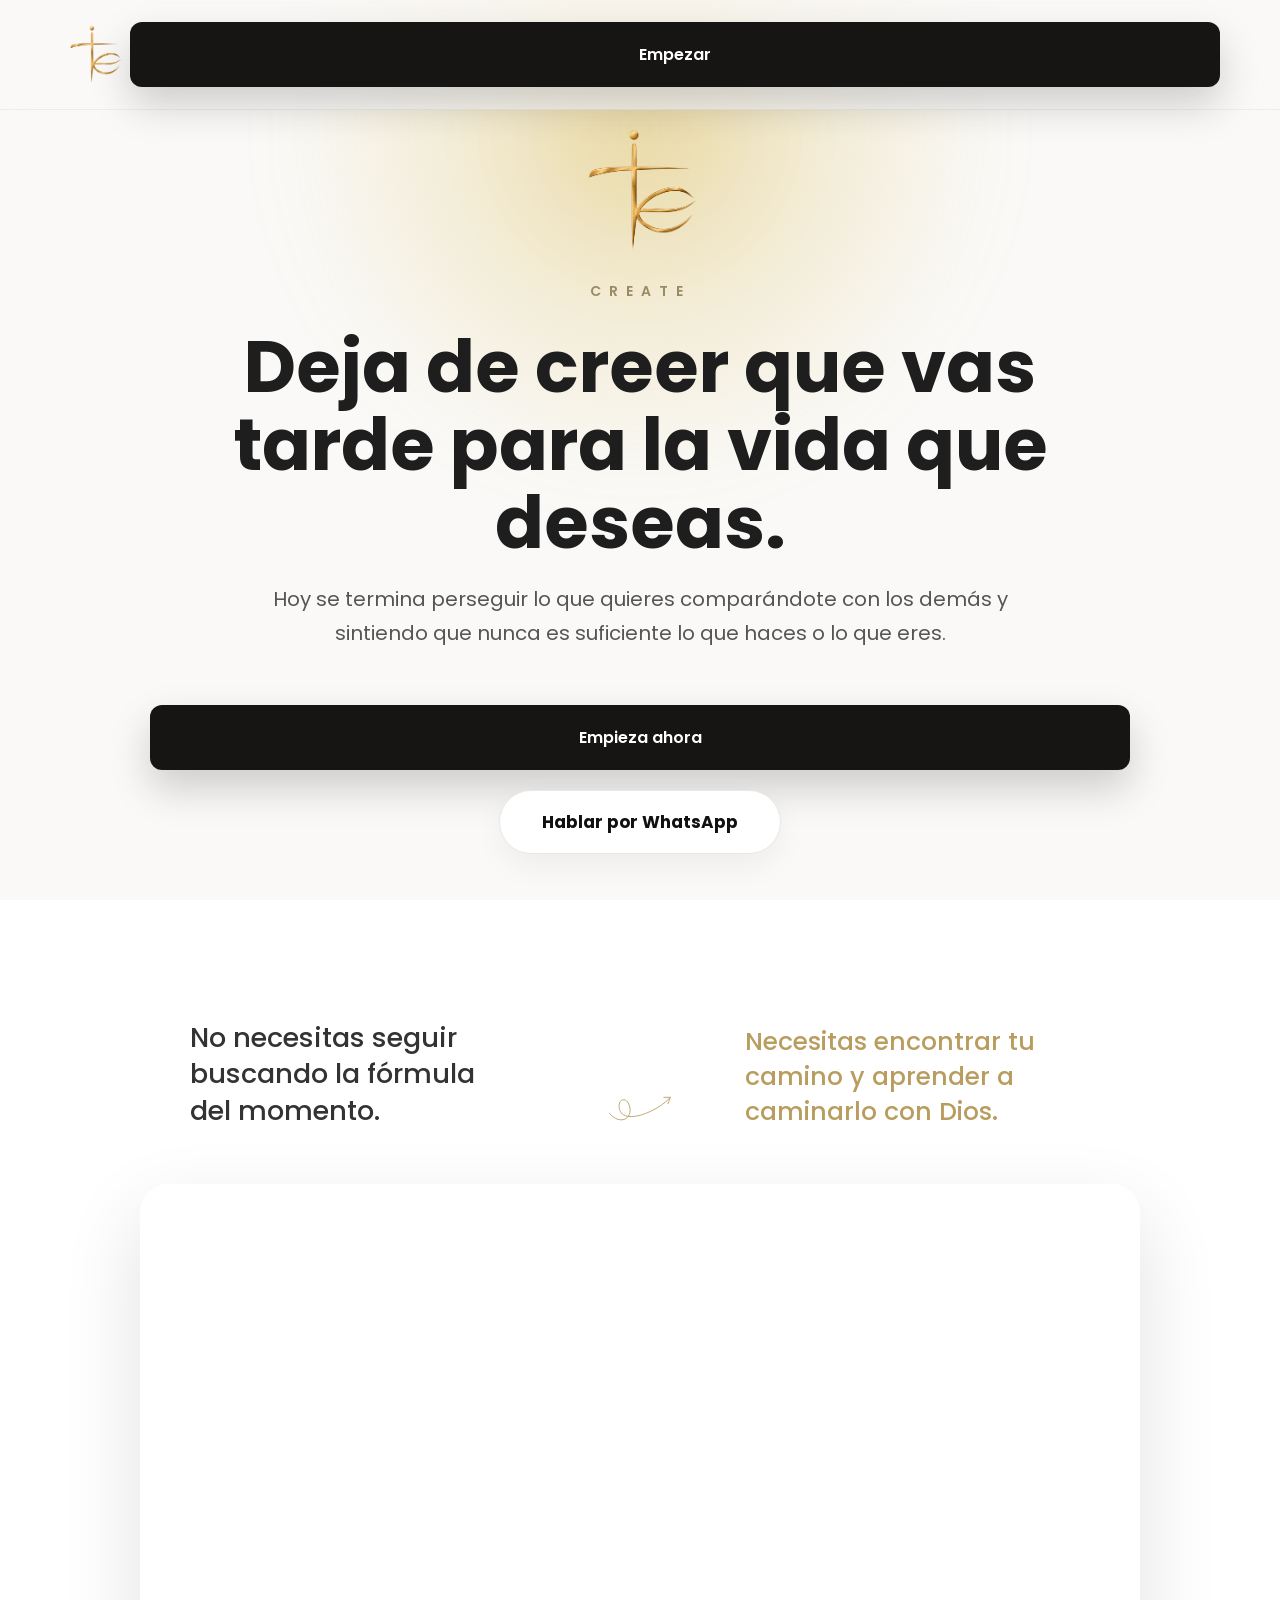
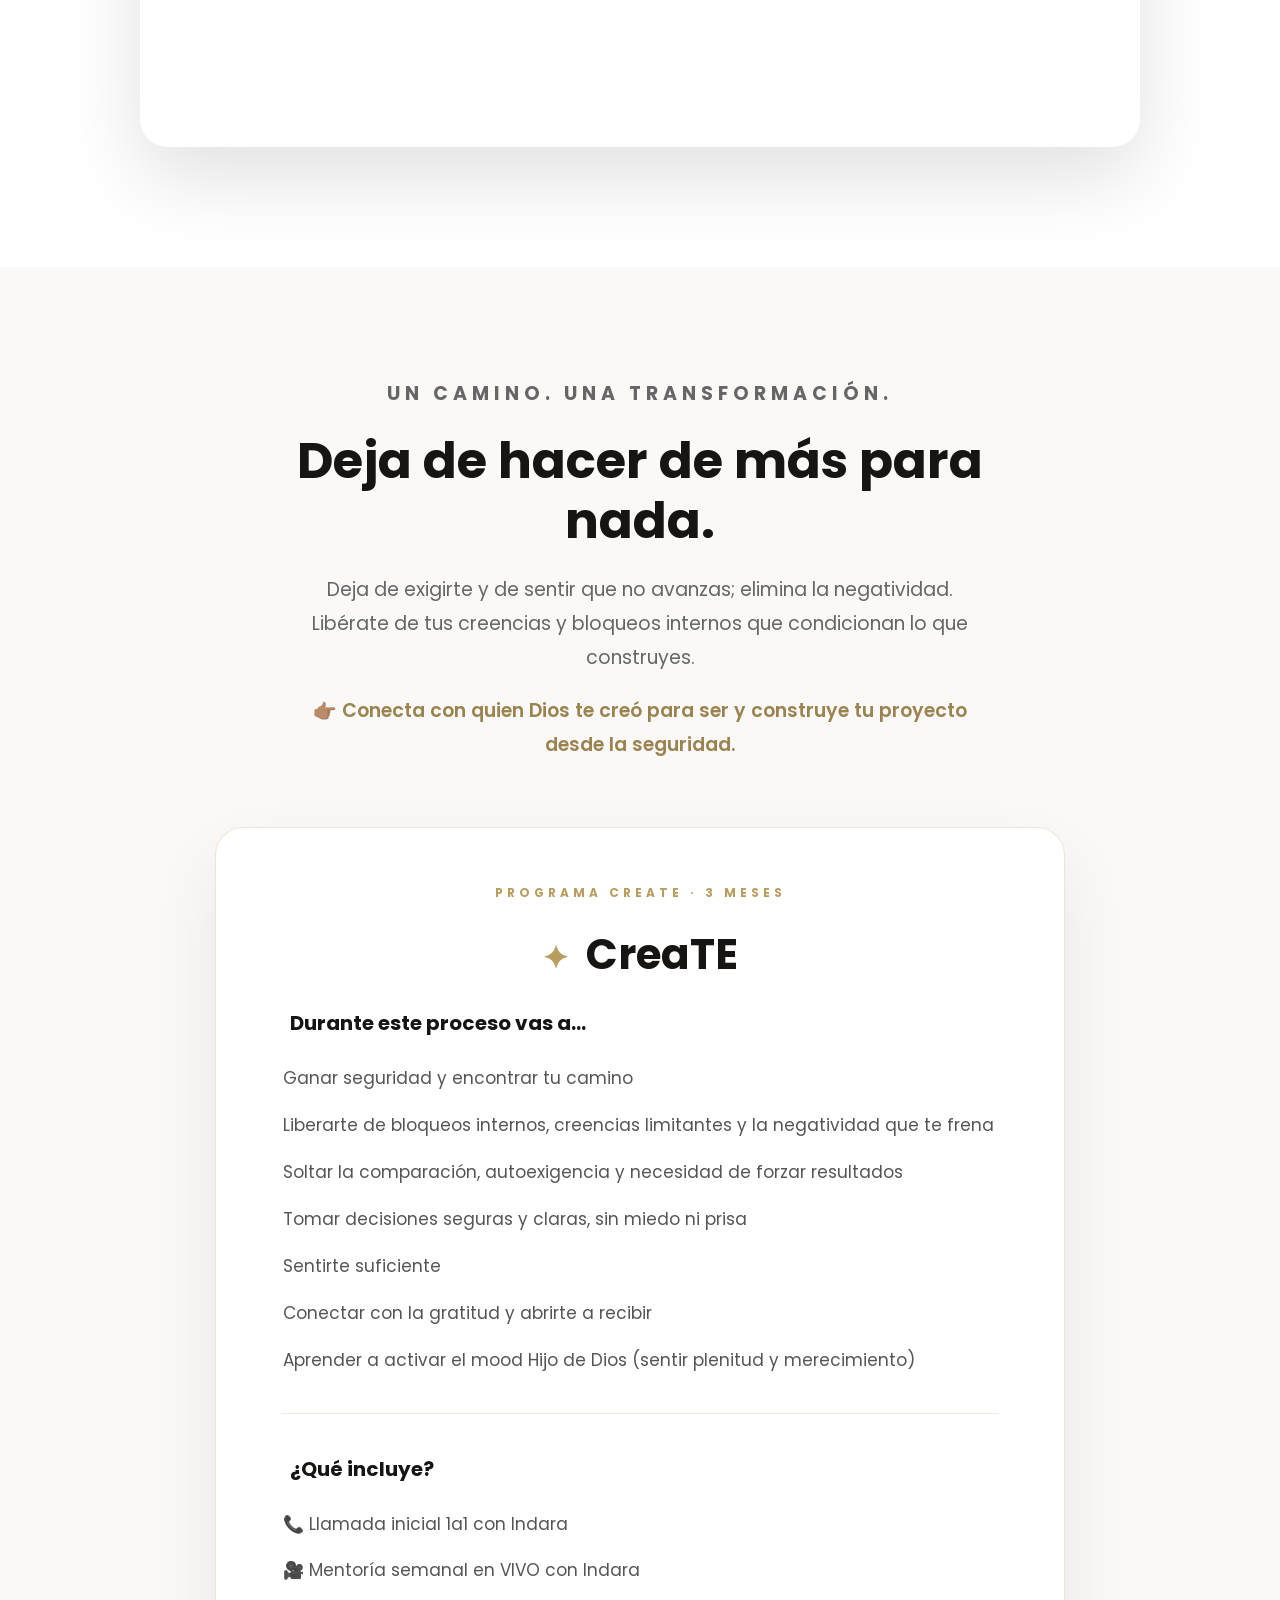
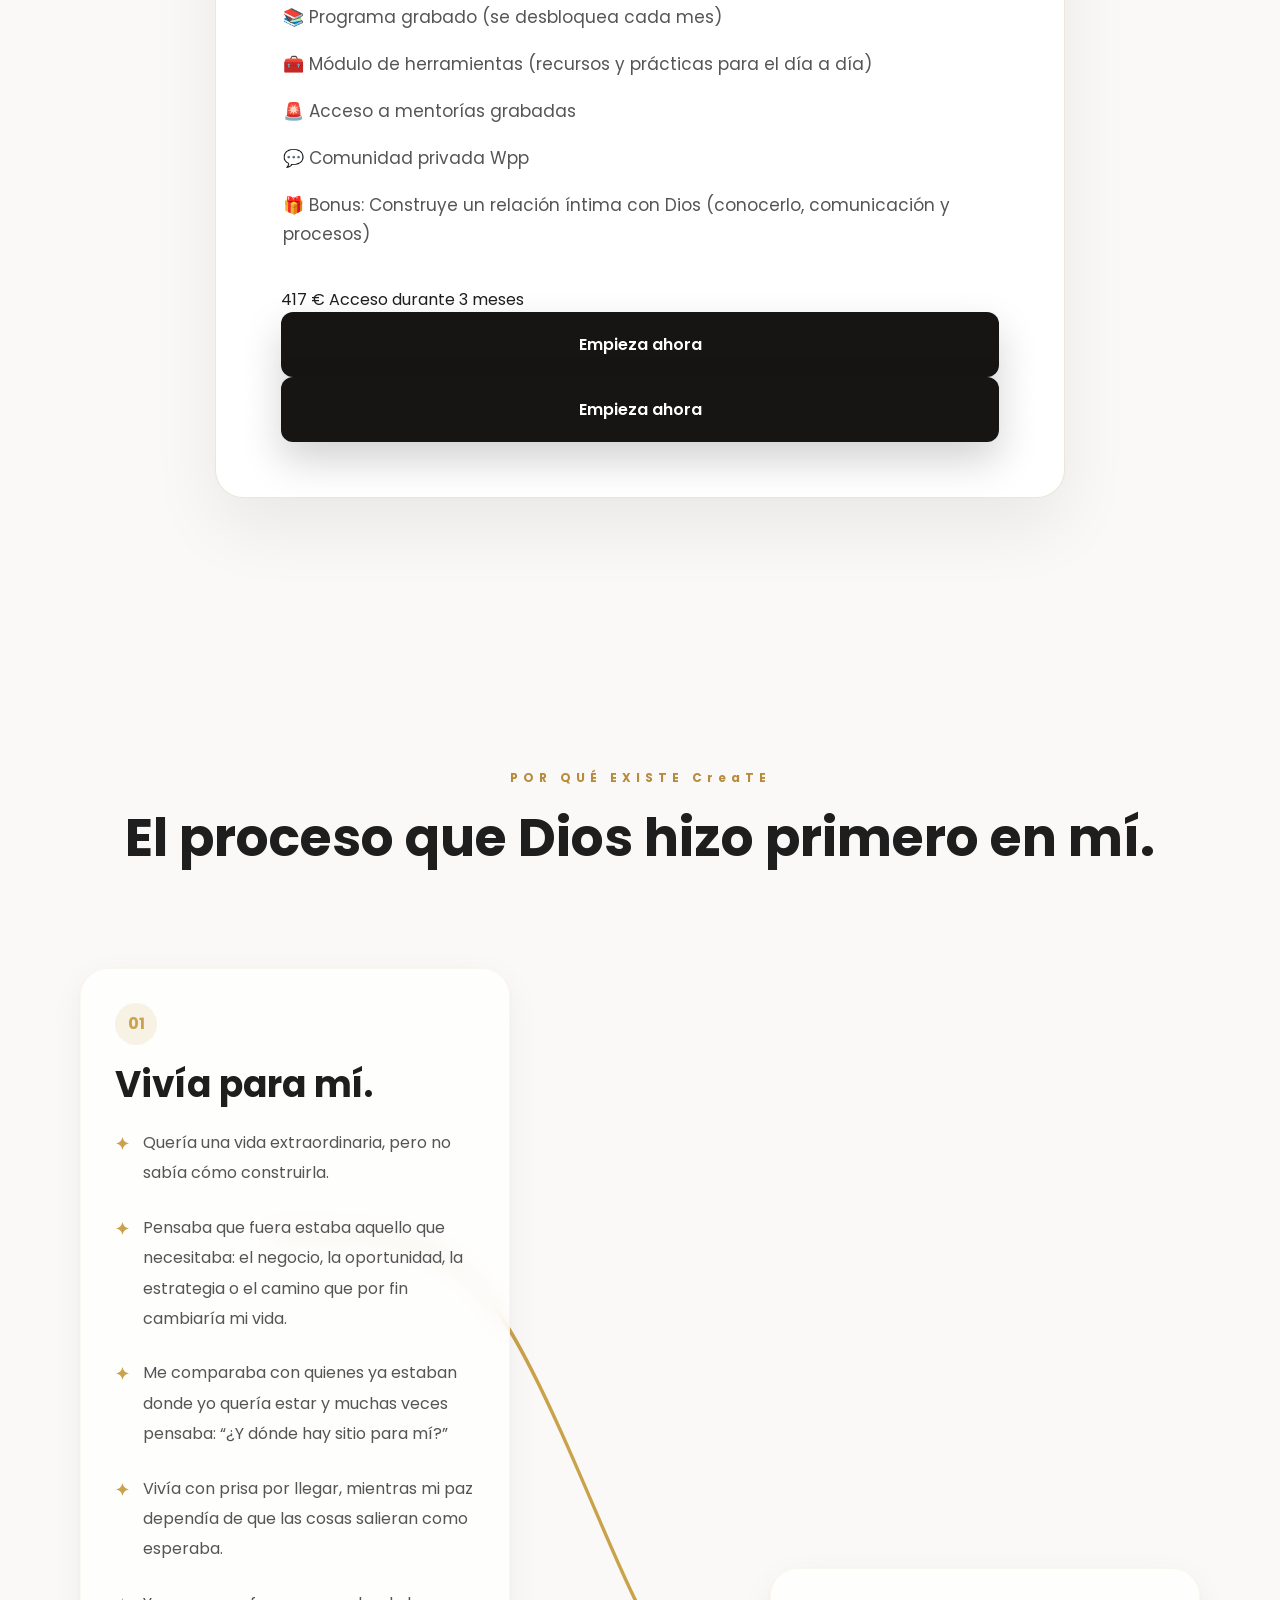
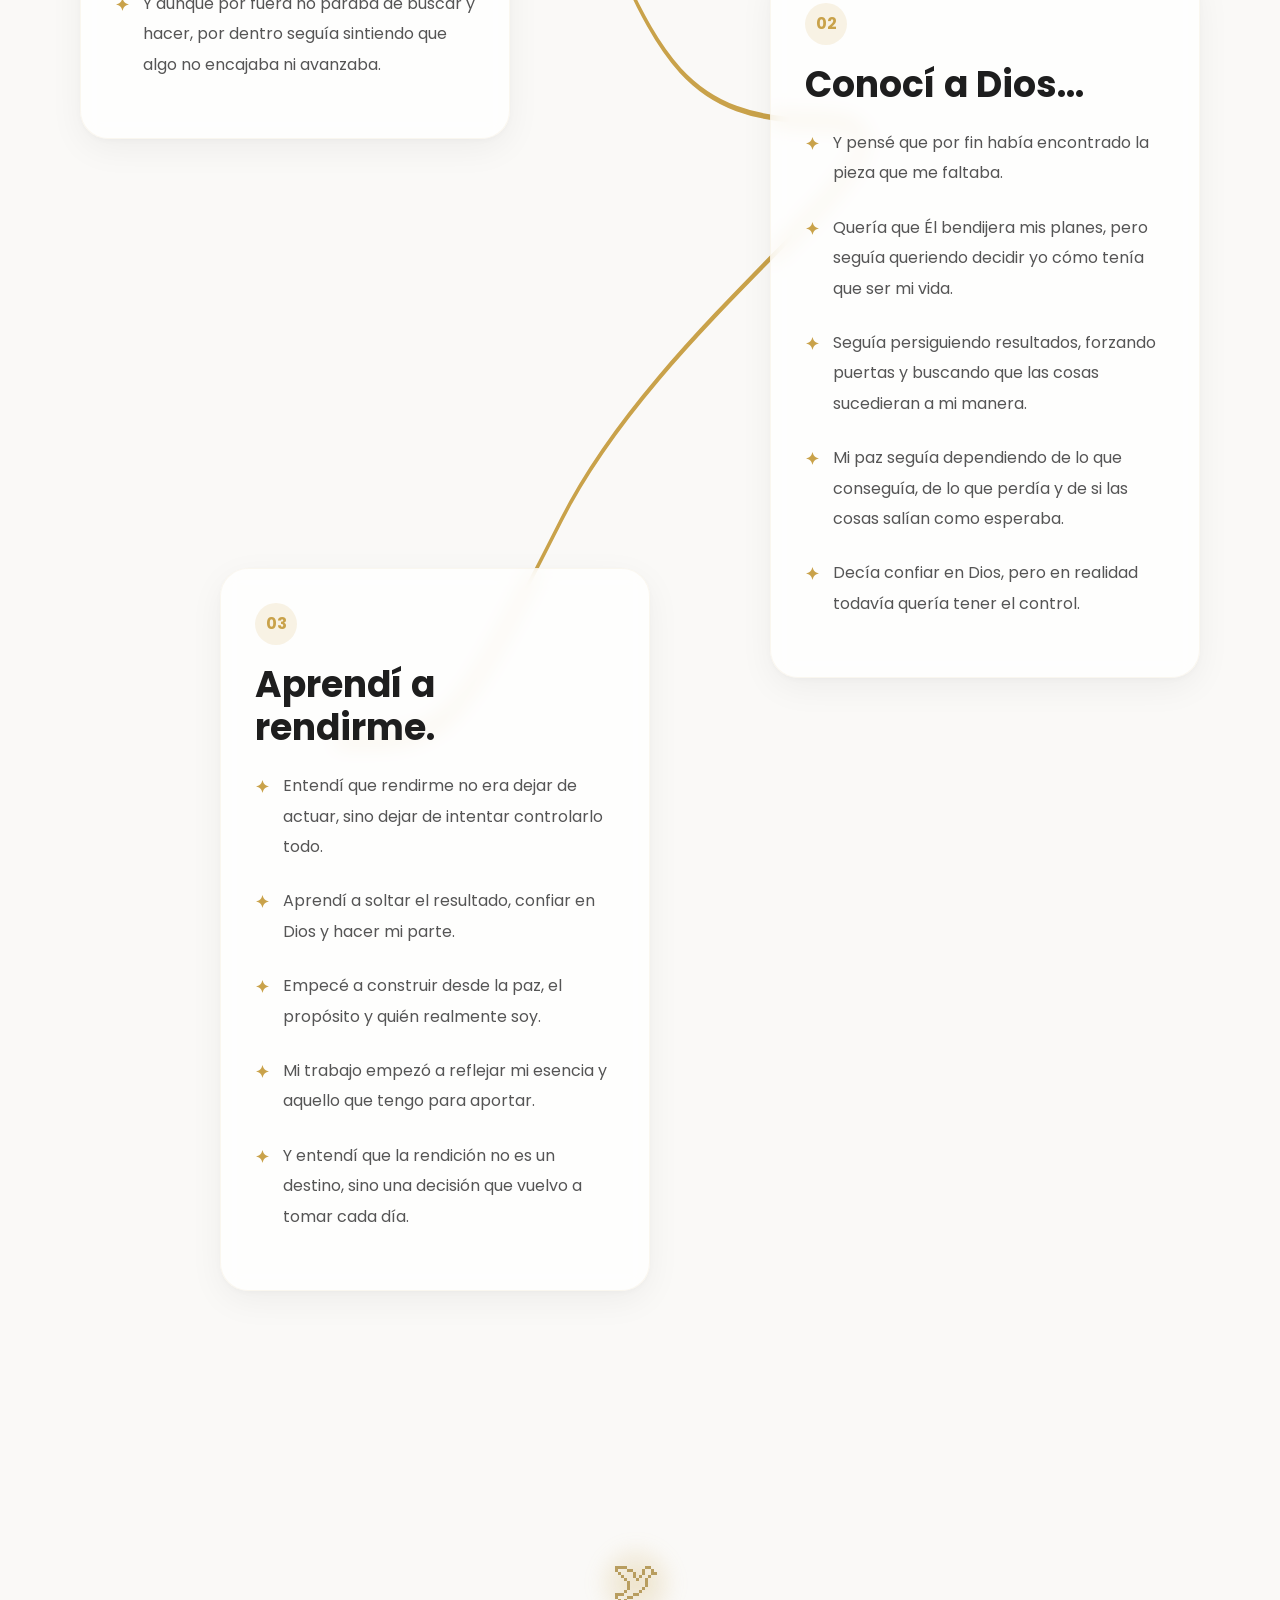
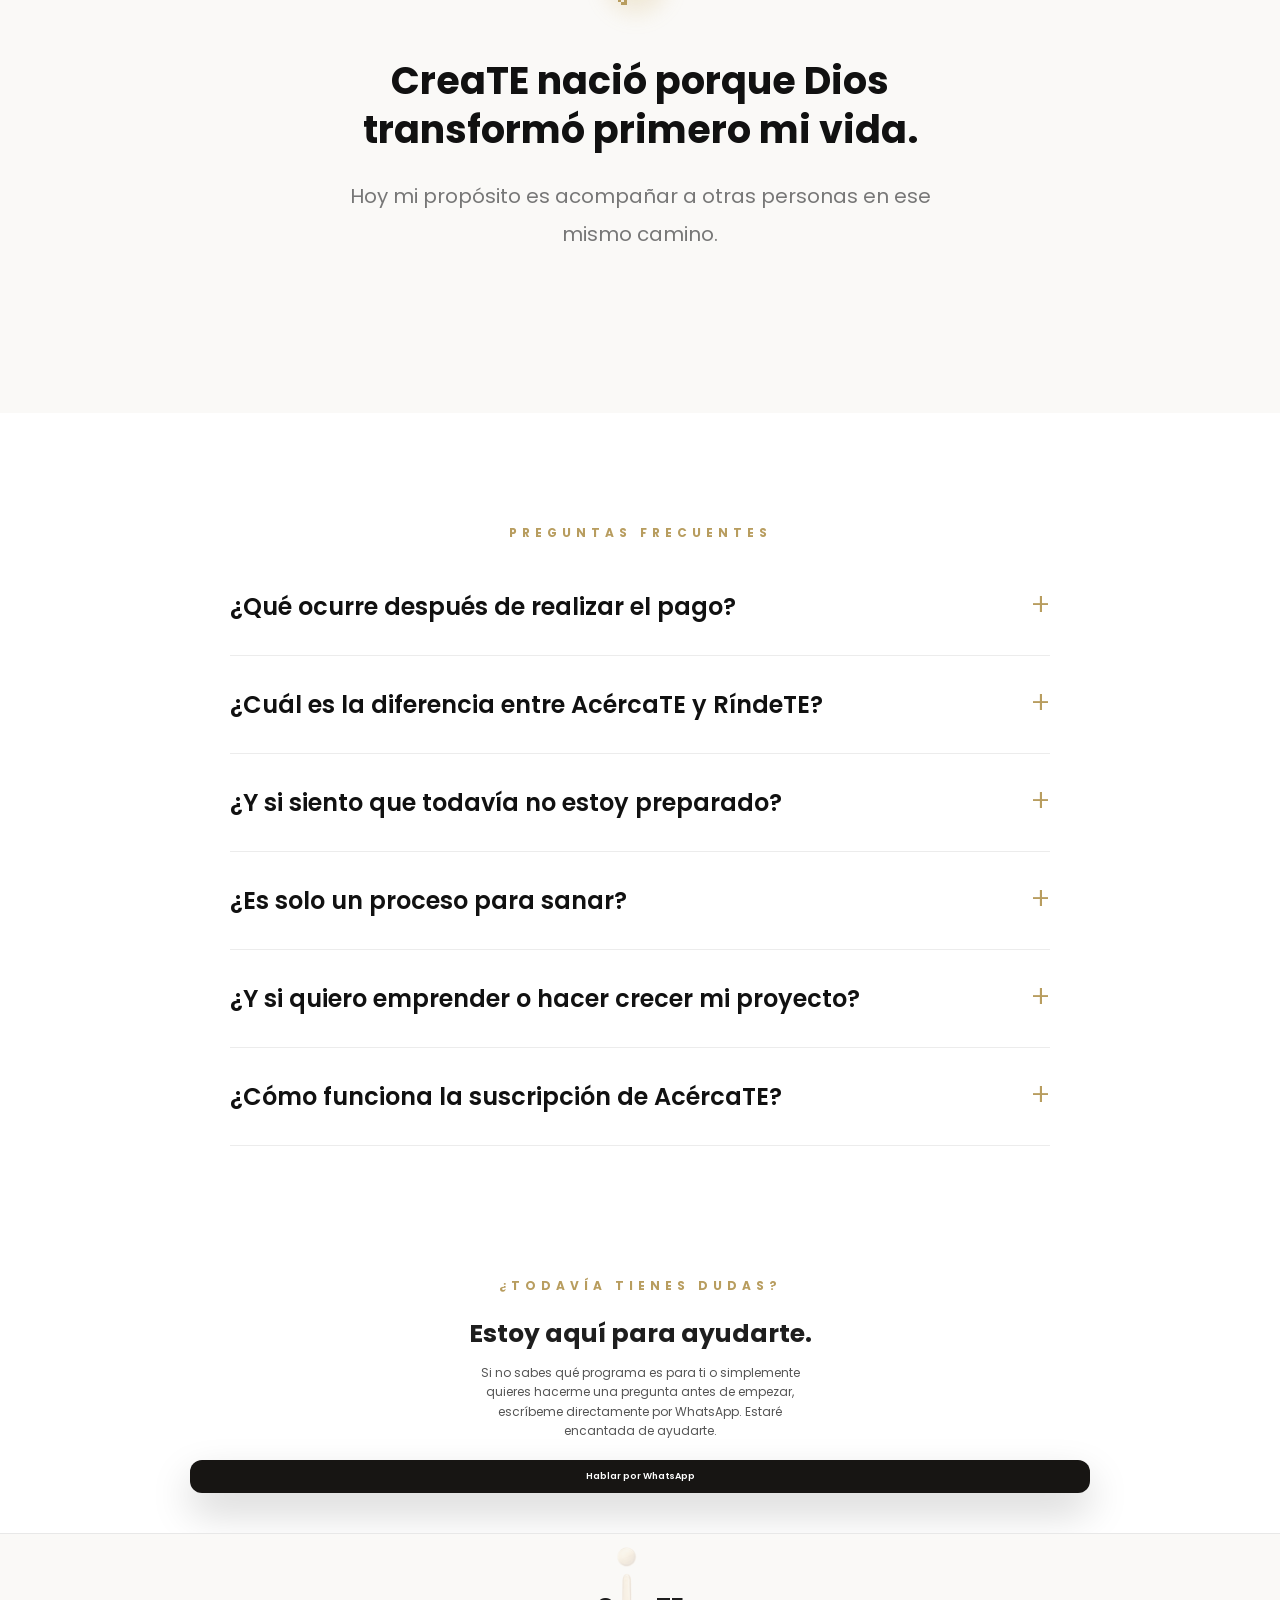
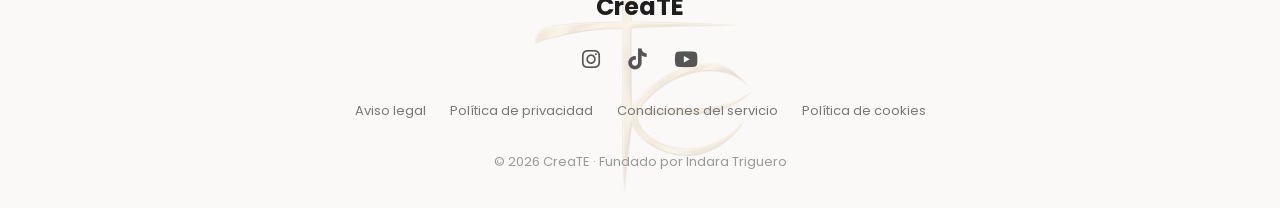
==== commit 6ba8ab7c: "Update index.html" ====
--- a/index.html
+++ b/index.html
@@ -136,10 +136,6 @@
         <span class="icono">✦</span> CreaTE
       </h3>
 
-      <div class="precio">
-        417 € <span>/ acceso durante 3 meses</span>
-      </div>
-
       <div class="contenido-card">
 
         <p class="subtitulo-card">
@@ -148,19 +144,19 @@
 
         <ul class="lista-resultados">
 
-          <li>✅ Ganar seguridad y encontrar tu camino</li>
-
-          <li>✅ Liberarte de bloqueos internos, creencias limitantes y la negatividad que te frena</li>
-
-          <li>✅ Soltar la comparación, autoexigencia y necesidad de forzar resultados</li>
-
-          <li>✅ Tomar decisiones seguras y claras, sin miedo ni prisa</li>
-
-          <li>✅ Sentirte suficiente</li>
-
-          <li>✅ Conectar con la gratitud y abrirte a recibir</li>
-
-          <li>✅ Aprender a activar el mood Hijo de Dios (sentir plenitud y merecimiento)</li>
+          <li> Ganar seguridad y encontrar tu camino</li>
+
+          <li> Liberarte de bloqueos internos, creencias limitantes y la negatividad que te frena</li>
+
+          <li> Soltar la comparación, autoexigencia y necesidad de forzar resultados</li>
+
+          <li> Tomar decisiones seguras y claras, sin miedo ni prisa</li>
+
+          <li> Sentirte suficiente</li>
+
+          <li> Conectar con la gratitud y abrirte a recibir</li>
+
+          <li> Aprender a activar el mood Hijo de Dios (sentir plenitud y merecimiento)</li>
 
         </ul>
 
@@ -186,9 +182,20 @@
 
           <li>🎁 Bonus: Construye un relación íntima con Dios (conocerlo, comunicación y procesos)</li>
 
-        </ul>
-
+              </ul>
+
+      <div class="precio-final">
+        <span class="precio-final-numero">417 €</span>
+        <span class="precio-final-texto">Acceso durante 3 meses</span>
       </div>
+
+      <a href="pago.html"
+         target="_blank"
+         class="boton negro">
+        Empieza ahora
+      </a>
+
+    </div>
 
       <a href="pago.html"
          target="_blank"
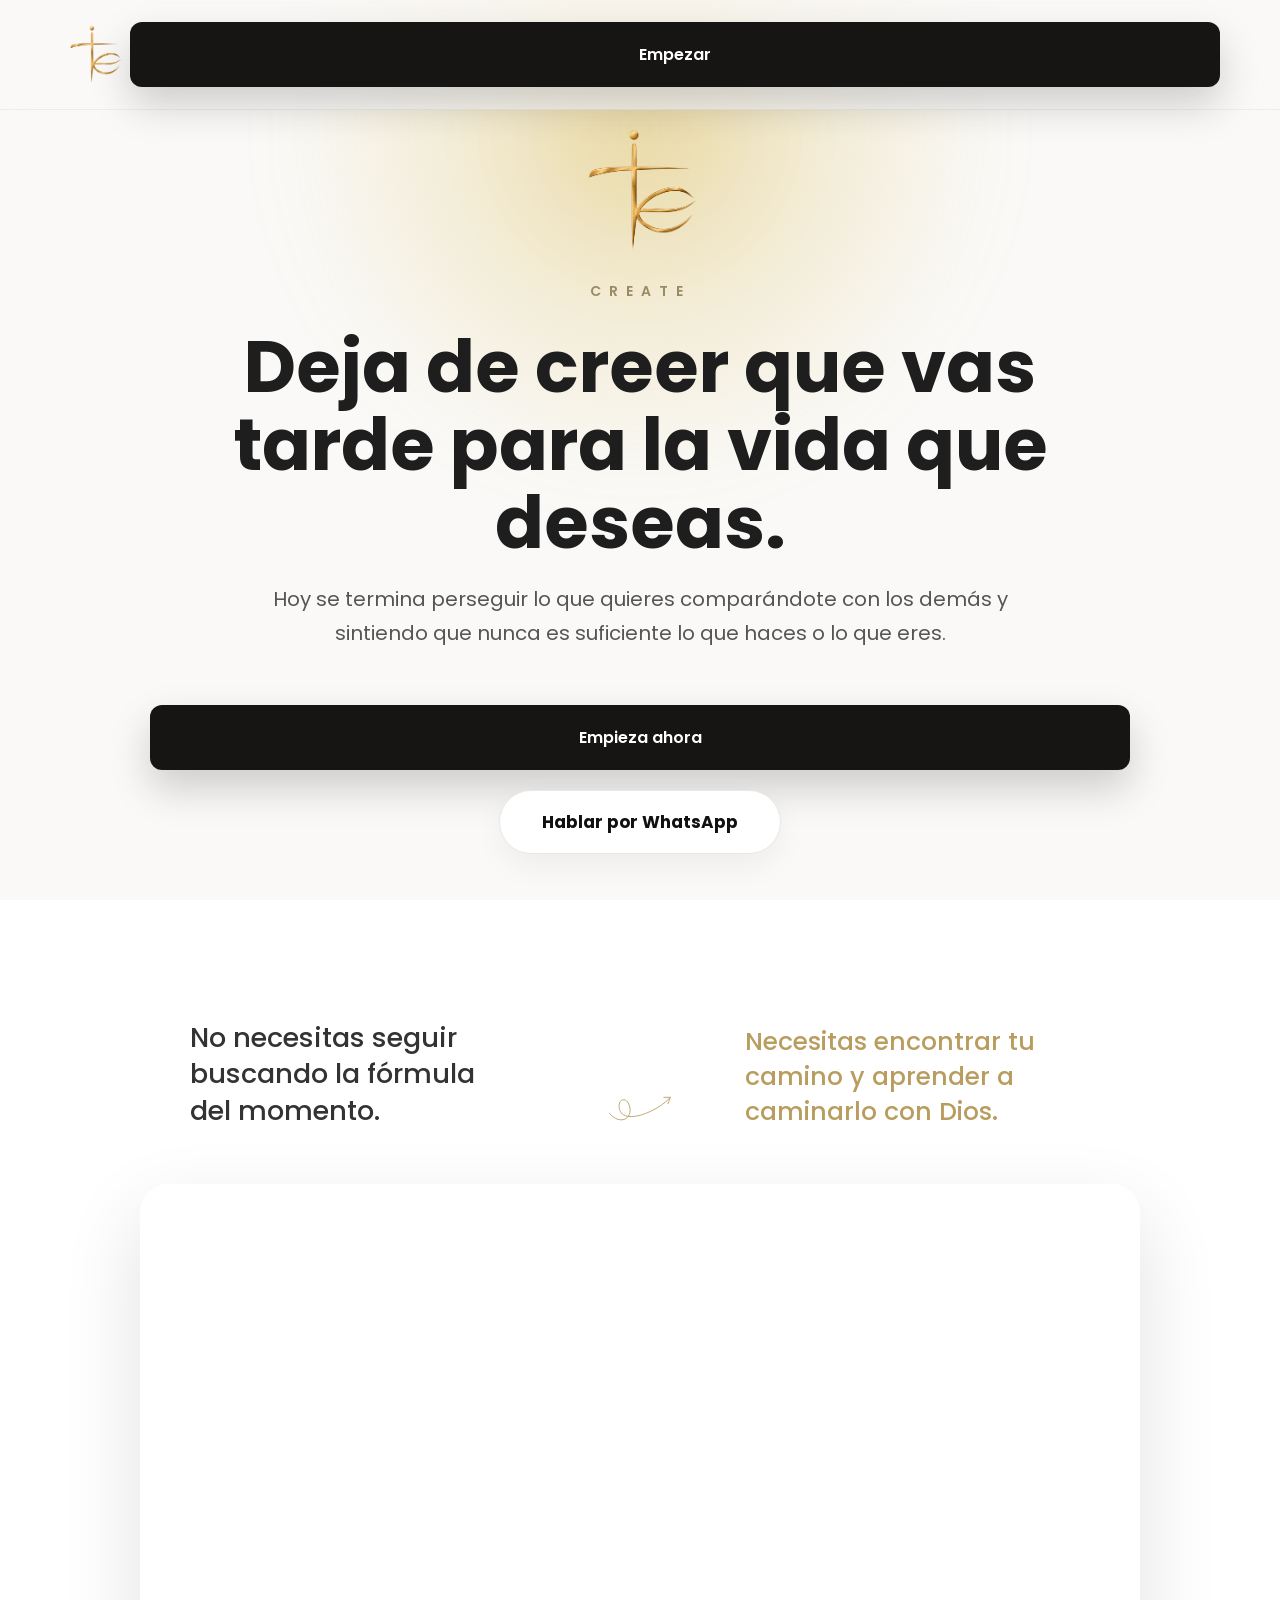
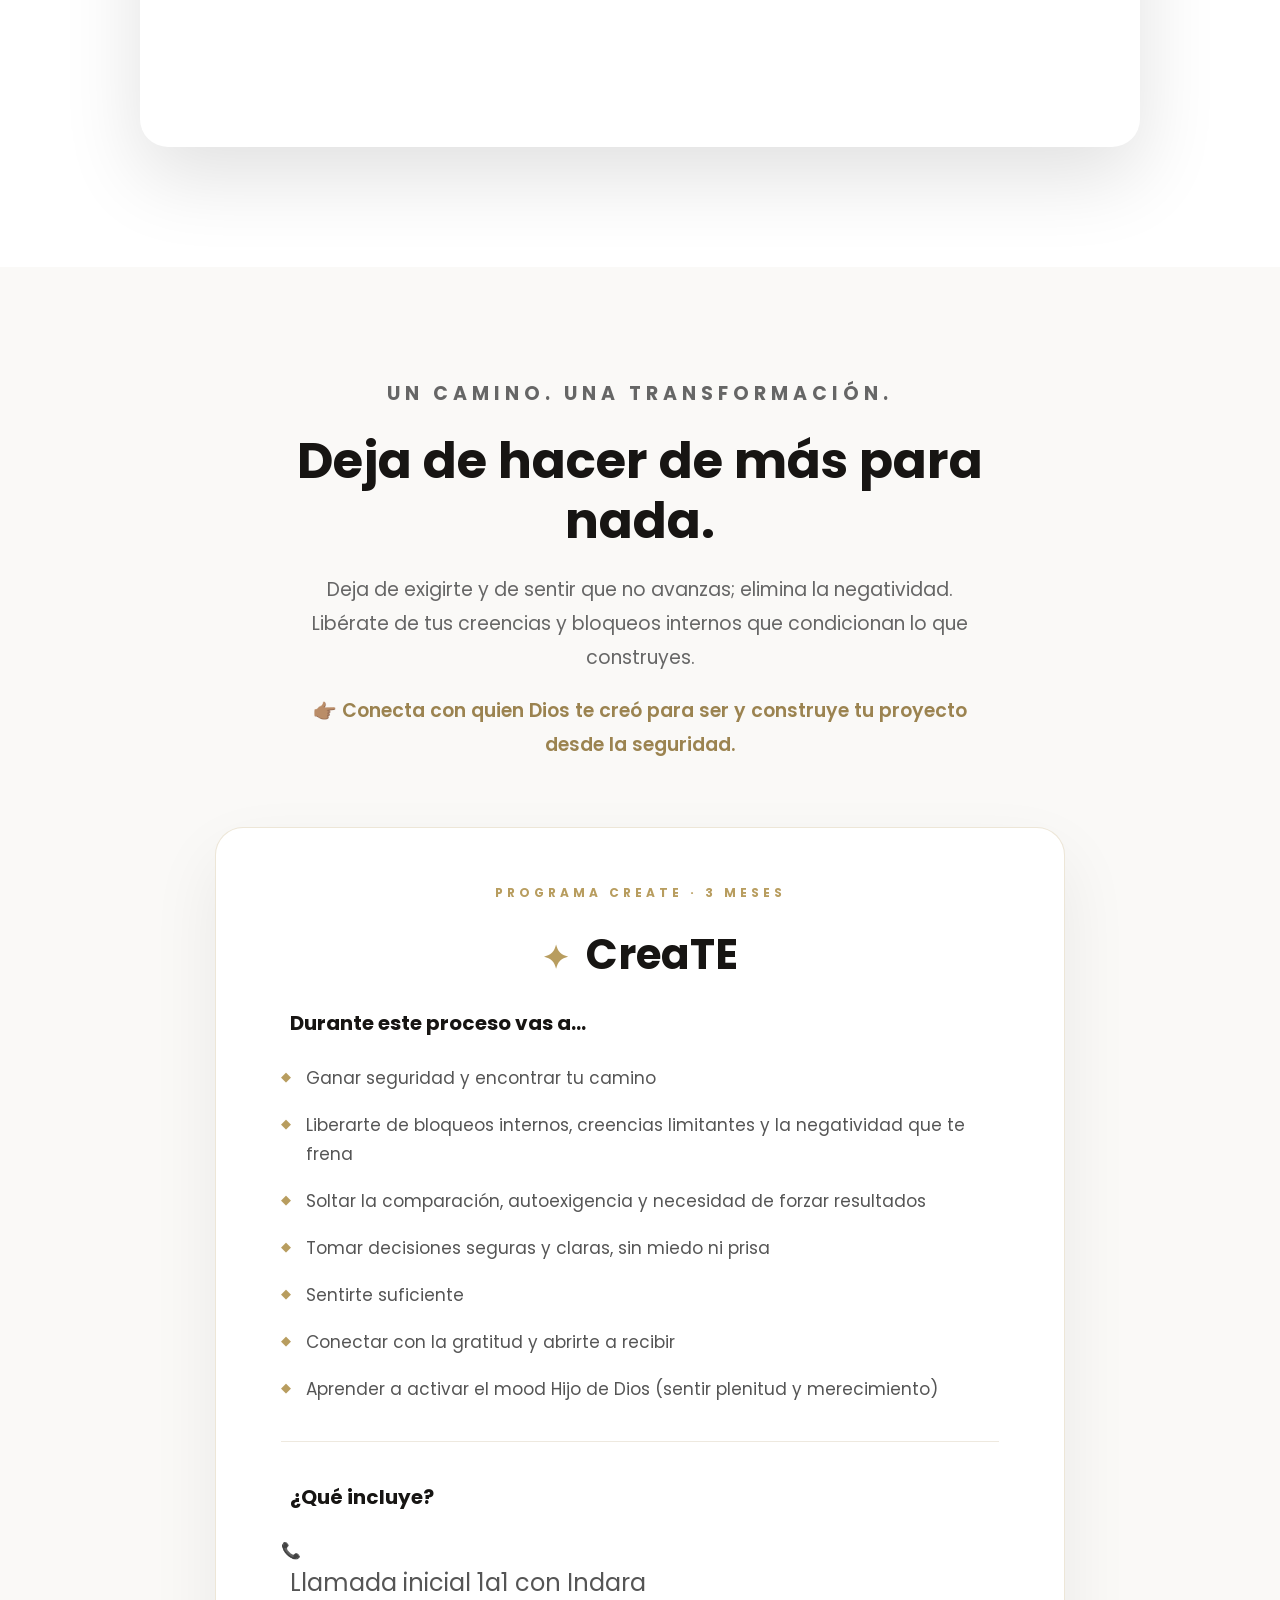
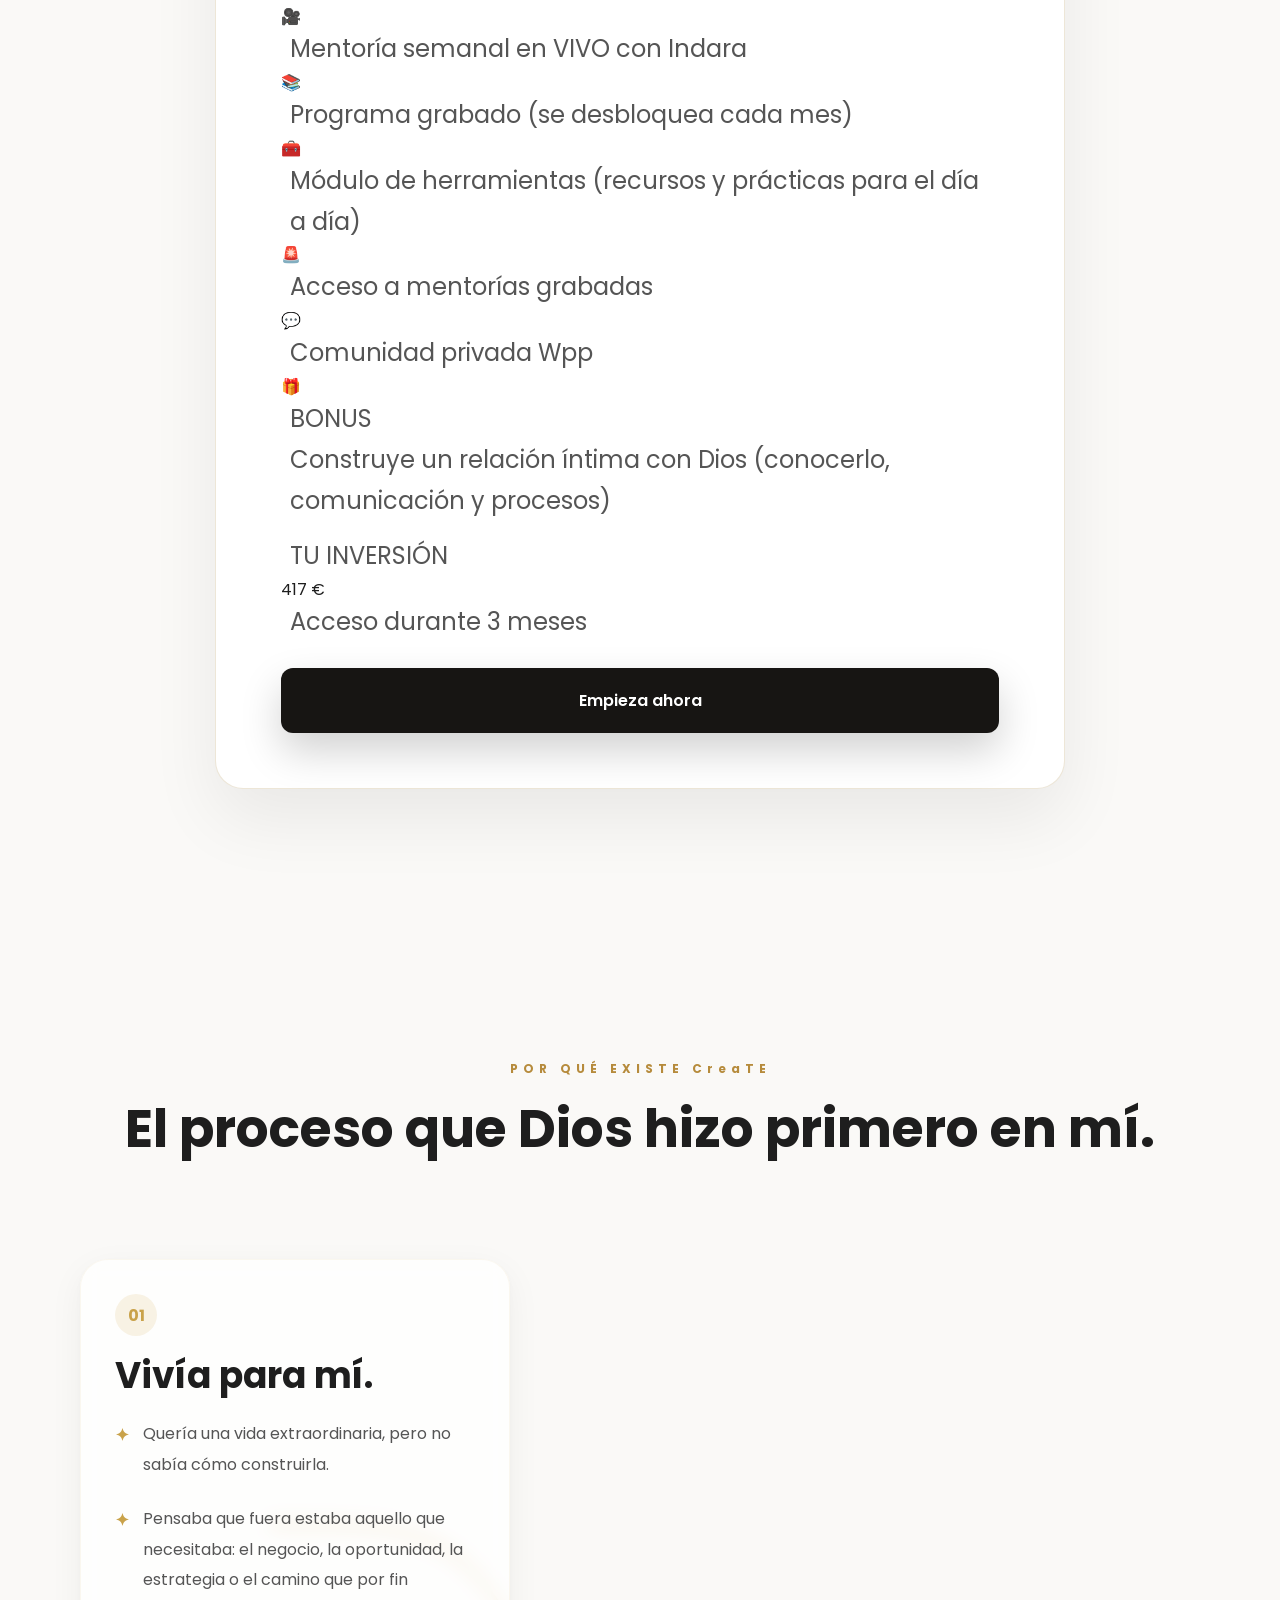
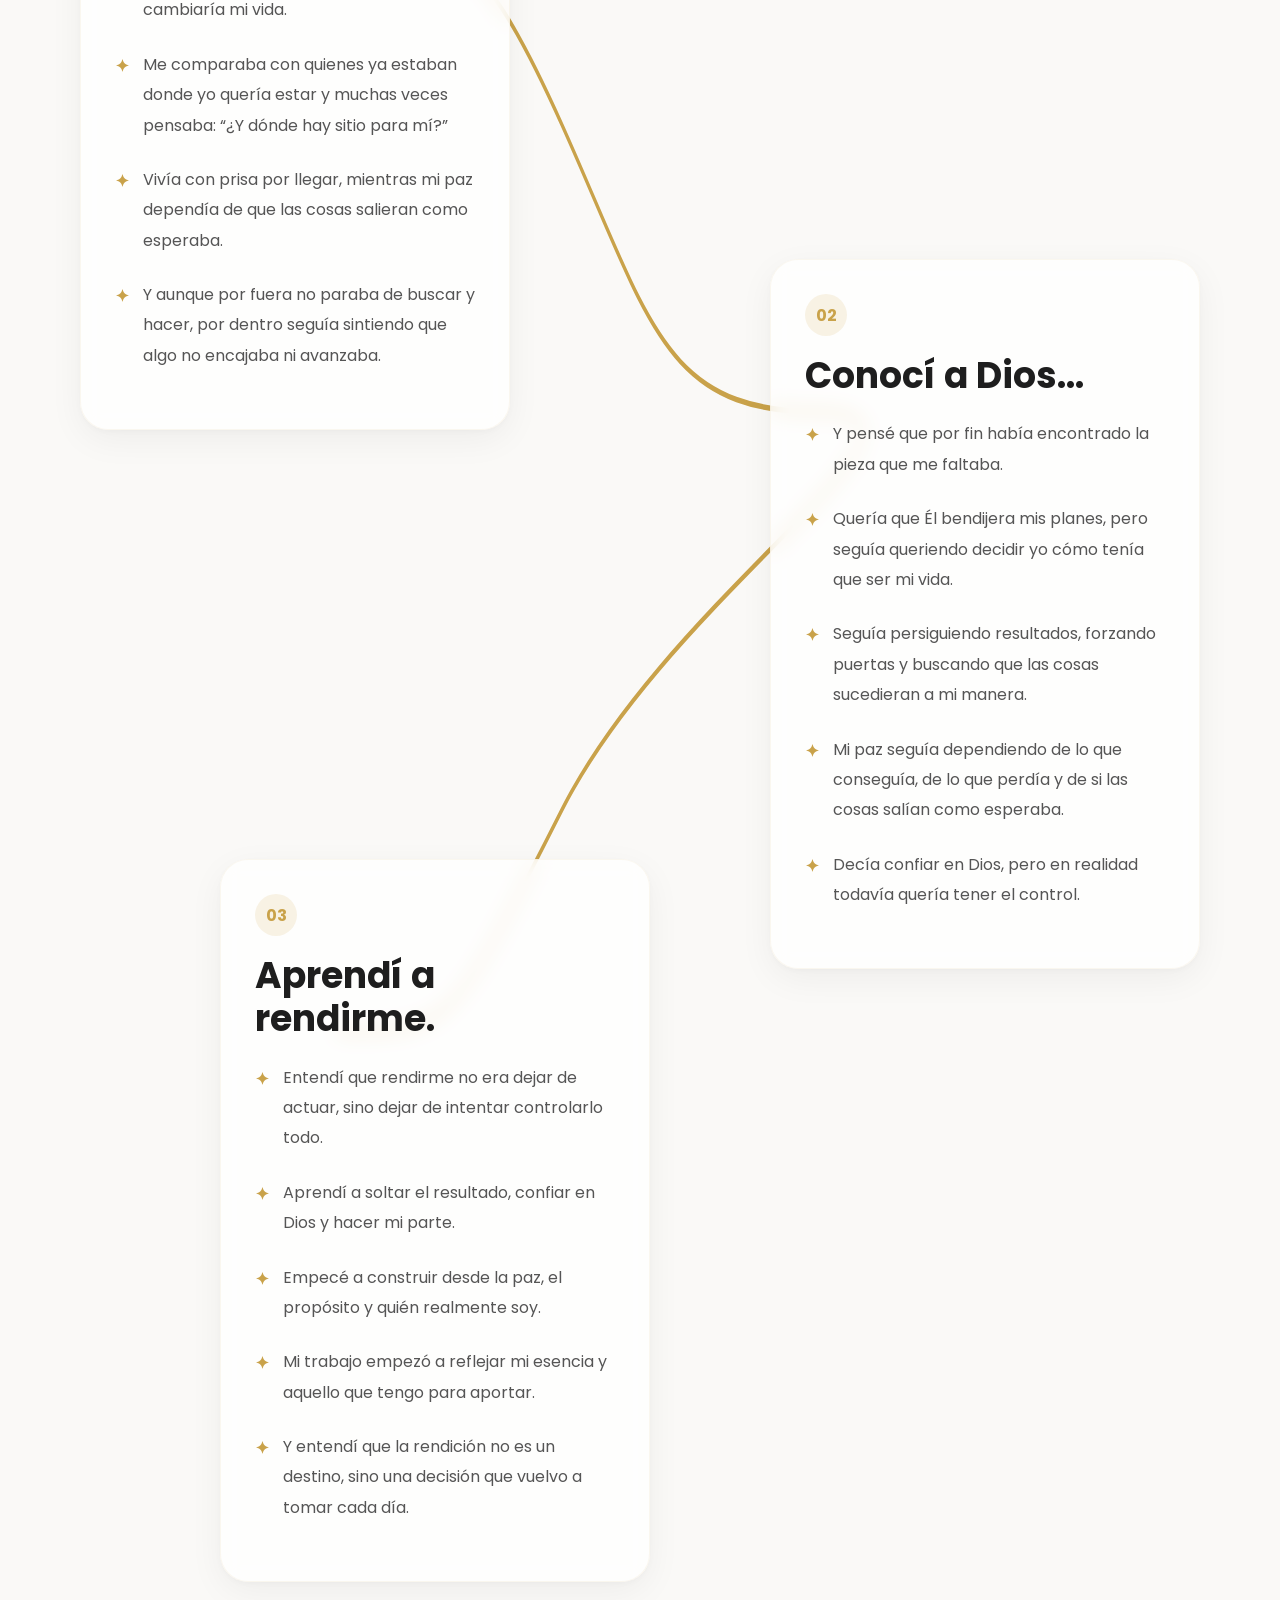
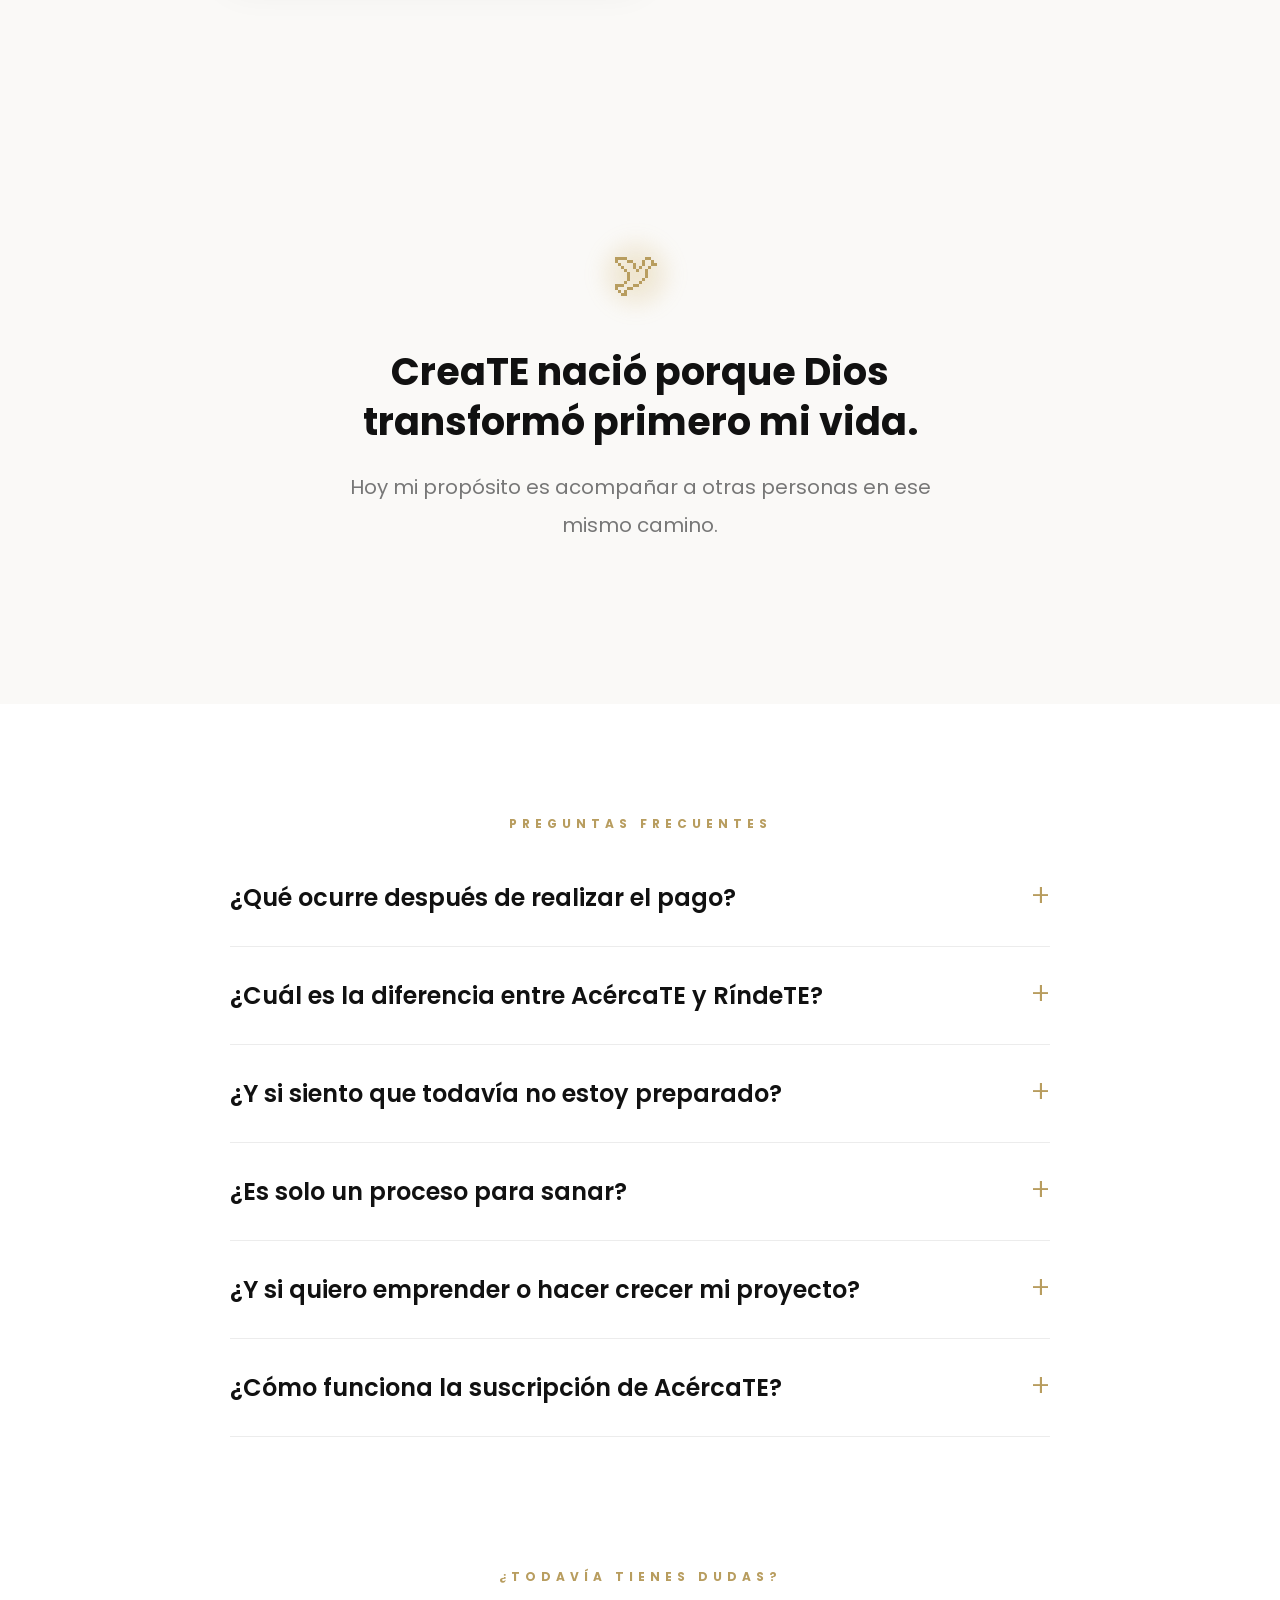
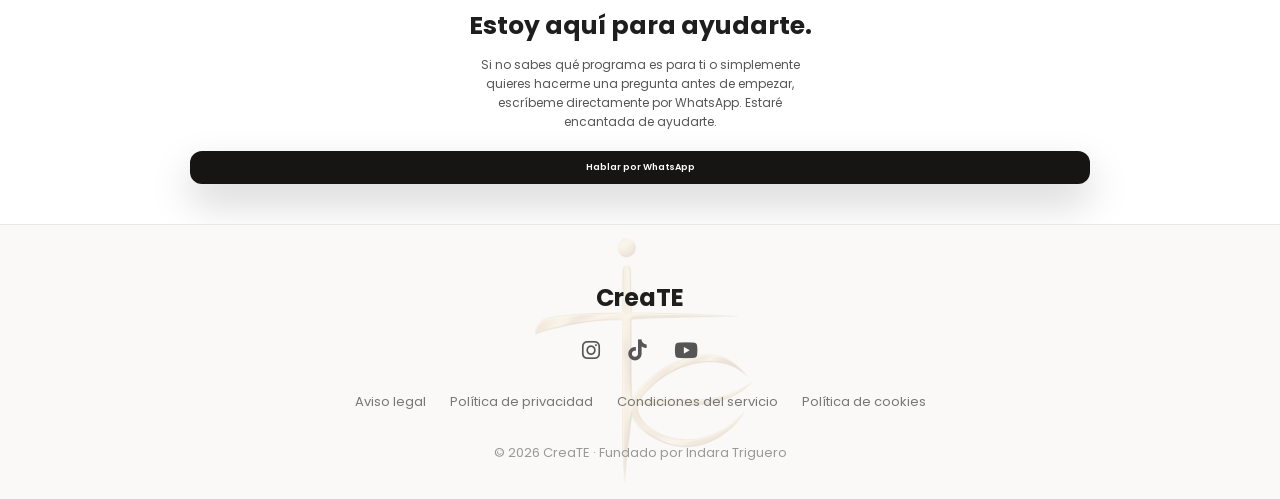
==== commit f1a79b14: "Update index.html" ====
--- a/index.html
+++ b/index.html
@@ -162,48 +162,73 @@
 
         <div class="separador-card"></div>
 
-        <p class="subtitulo-card">
-          ¿Qué incluye?
-        </p>
-
-        <ul class="lista-incluye">
-
-          <li>📞 Llamada inicial 1a1 con Indara</li>
-
-          <li>🎥 Mentoría semanal en VIVO con Indara</li>
-
-          <li>📚 Programa grabado (se desbloquea cada mes)</li>
-
-          <li>🧰 Módulo de herramientas (recursos y prácticas para el día a día)</li>
-
-          <li>🚨 Acceso a mentorías grabadas</li>
-
-          <li>💬 Comunidad privada Wpp</li>
-
-          <li>🎁 Bonus: Construye un relación íntima con Dios (conocerlo, comunicación y procesos)</li>
-
-              </ul>
-
-      <div class="precio-final">
-        <span class="precio-final-numero">417 €</span>
-        <span class="precio-final-texto">Acceso durante 3 meses</span>
-      </div>
-
-      <a href="pago.html"
-         target="_blank"
-         class="boton negro">
-        Empieza ahora
-      </a>
-
-    </div>
-
-      <a href="pago.html"
-         target="_blank"
-         class="boton negro">
-        Empieza ahora
-      </a>
-
-    </div>
+       
+<p class="subtitulo-card">
+  ¿Qué incluye?
+</p>
+
+<div class="incluye-grid">
+
+  <div class="incluye-item">
+    <span class="incluye-emoji">📞</span>
+    <p>Llamada inicial 1a1 con Indara</p>
+  </div>
+
+  <div class="incluye-item">
+    <span class="incluye-emoji">🎥</span>
+    <p>Mentoría semanal en VIVO con Indara</p>
+  </div>
+
+  <div class="incluye-item">
+    <span class="incluye-emoji">📚</span>
+    <p>Programa grabado (se desbloquea cada mes)</p>
+  </div>
+
+  <div class="incluye-item">
+    <span class="incluye-emoji">🧰</span>
+    <p>Módulo de herramientas (recursos y prácticas para el día a día)</p>
+  </div>
+
+  <div class="incluye-item">
+    <span class="incluye-emoji">🚨</span>
+    <p>Acceso a mentorías grabadas</p>
+  </div>
+
+  <div class="incluye-item">
+    <span class="incluye-emoji">💬</span>
+    <p>Comunidad privada Wpp</p>
+  </div>
+
+</div>
+
+<div class="bonus-card">
+
+  <span class="incluye-emoji">🎁</span>
+
+  <div>
+    <p class="bonus-titulo">BONUS</p>
+    <p>Construye un relación íntima con Dios (conocerlo, comunicación y procesos)</p>
+  </div>
+
+</div>
+
+<div class="precio-final">
+
+  <p class="precio-etiqueta">TU INVERSIÓN</p>
+
+  <div class="precio-numero">417 €</div>
+
+  <p class="precio-duracion">Acceso durante 3 meses</p>
+
+</div>
+
+<a href="pago.html"
+   target="_blank"
+   class="boton negro">
+  Empieza ahora
+</a>
+
+</div>
 
   </div>
 
--- a/styles.css
+++ b/styles.css
@@ -359,6 +359,11 @@
   font-size: 14px;
   font-weight: 400;
   color: #777;
+}
+
+.precio-final {
+  margin-top: 15px;
+  margin-bottom: 25px;
 }
 
 .contenido-card {
@@ -425,6 +430,20 @@
   scroll-behavior: smooth;
 }
 
+.lista-resultados li {
+  position: relative;
+  padding-left: 25px;
+}
+
+.lista-resultados li::before {
+  content: "◆";
+  position: absolute;
+  left: 0;
+  top: 2px;
+  color: #B89D5F;
+  font-size: 13px;
+}
+
 @media (max-width: 700px) {
 
   .planes {
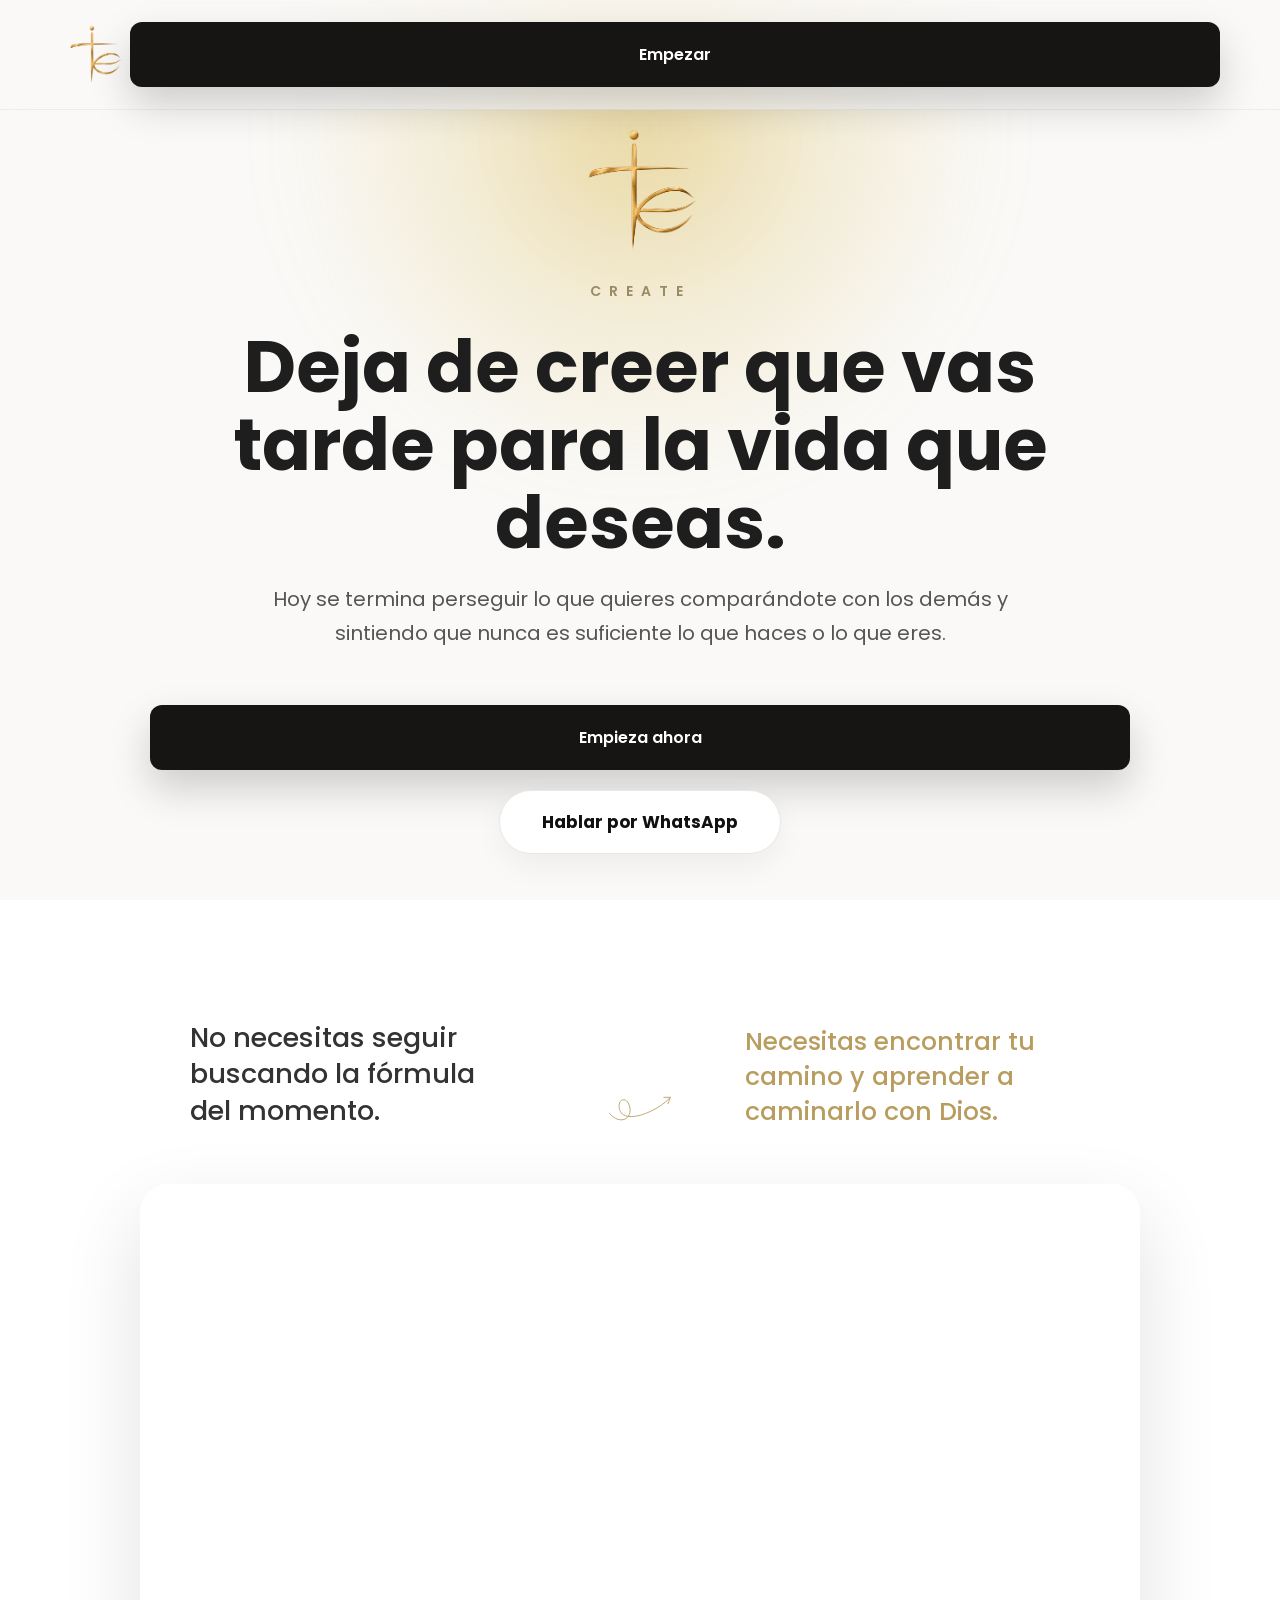
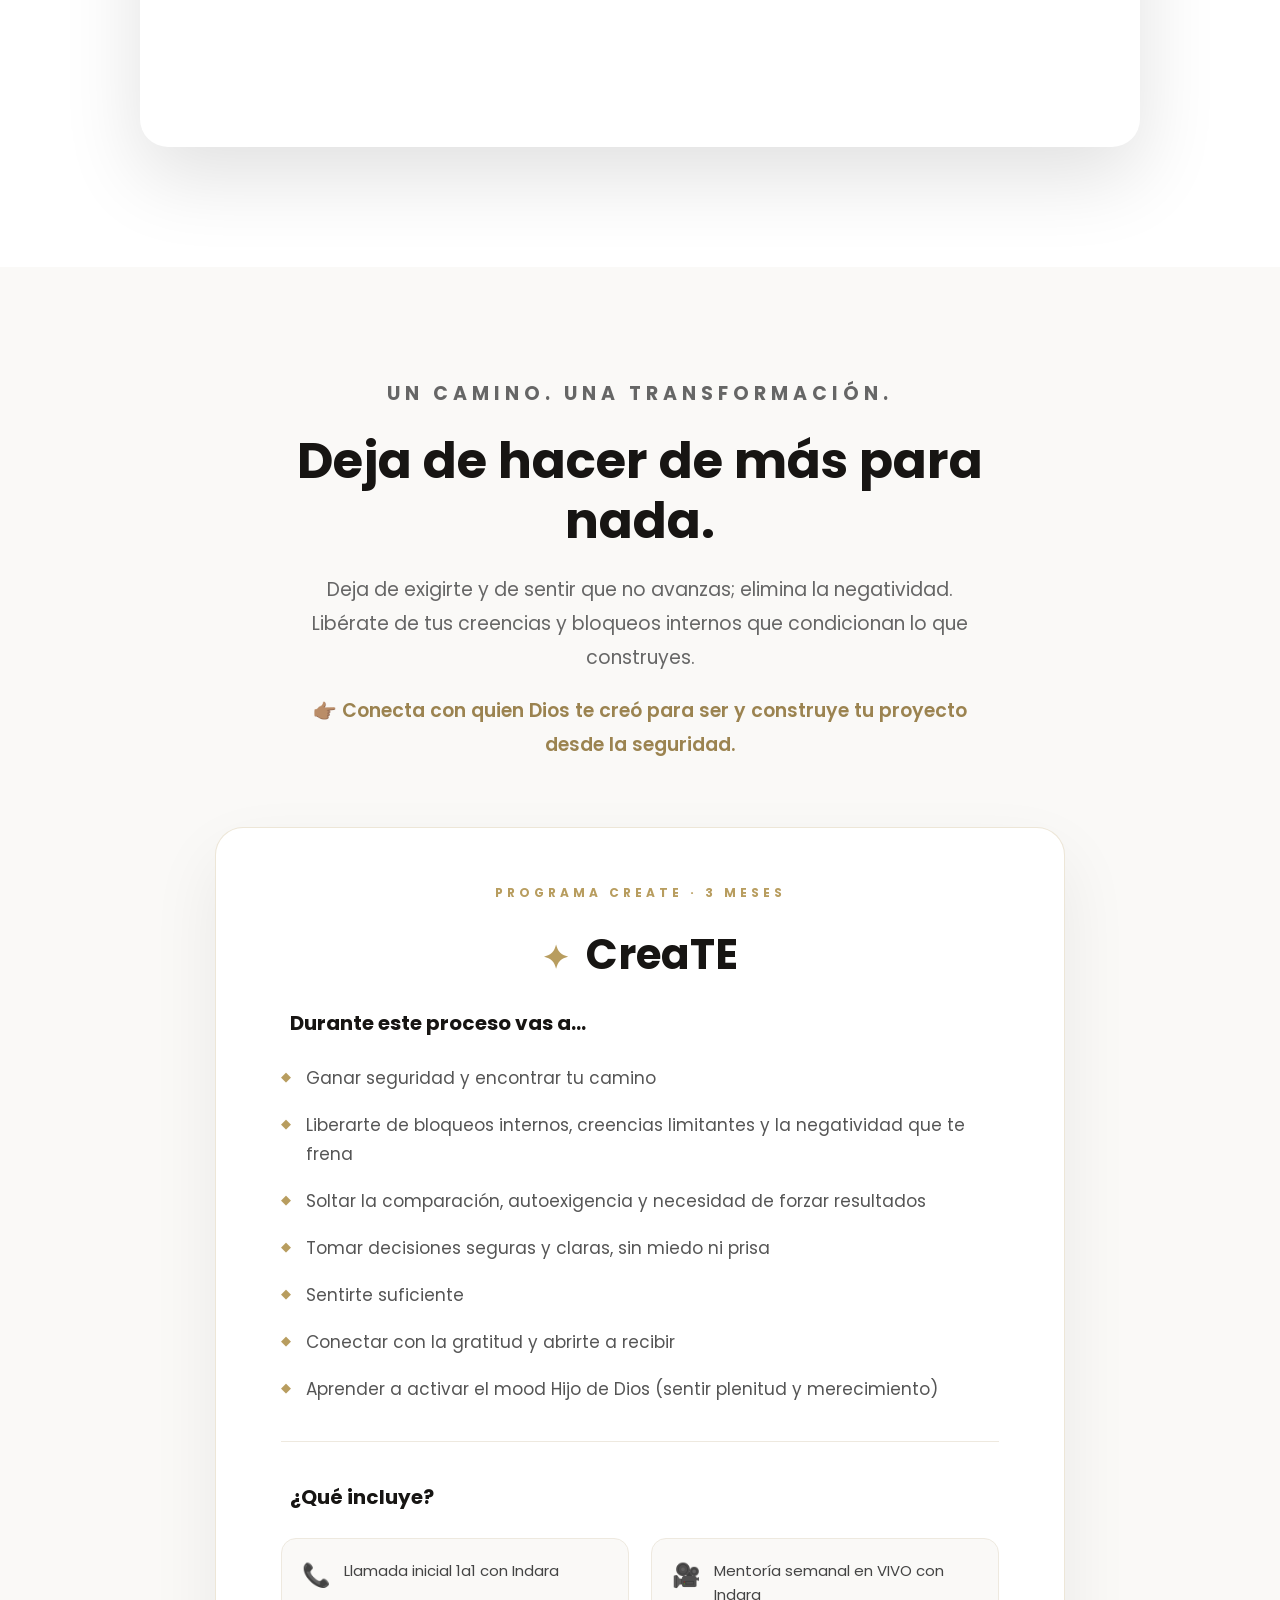
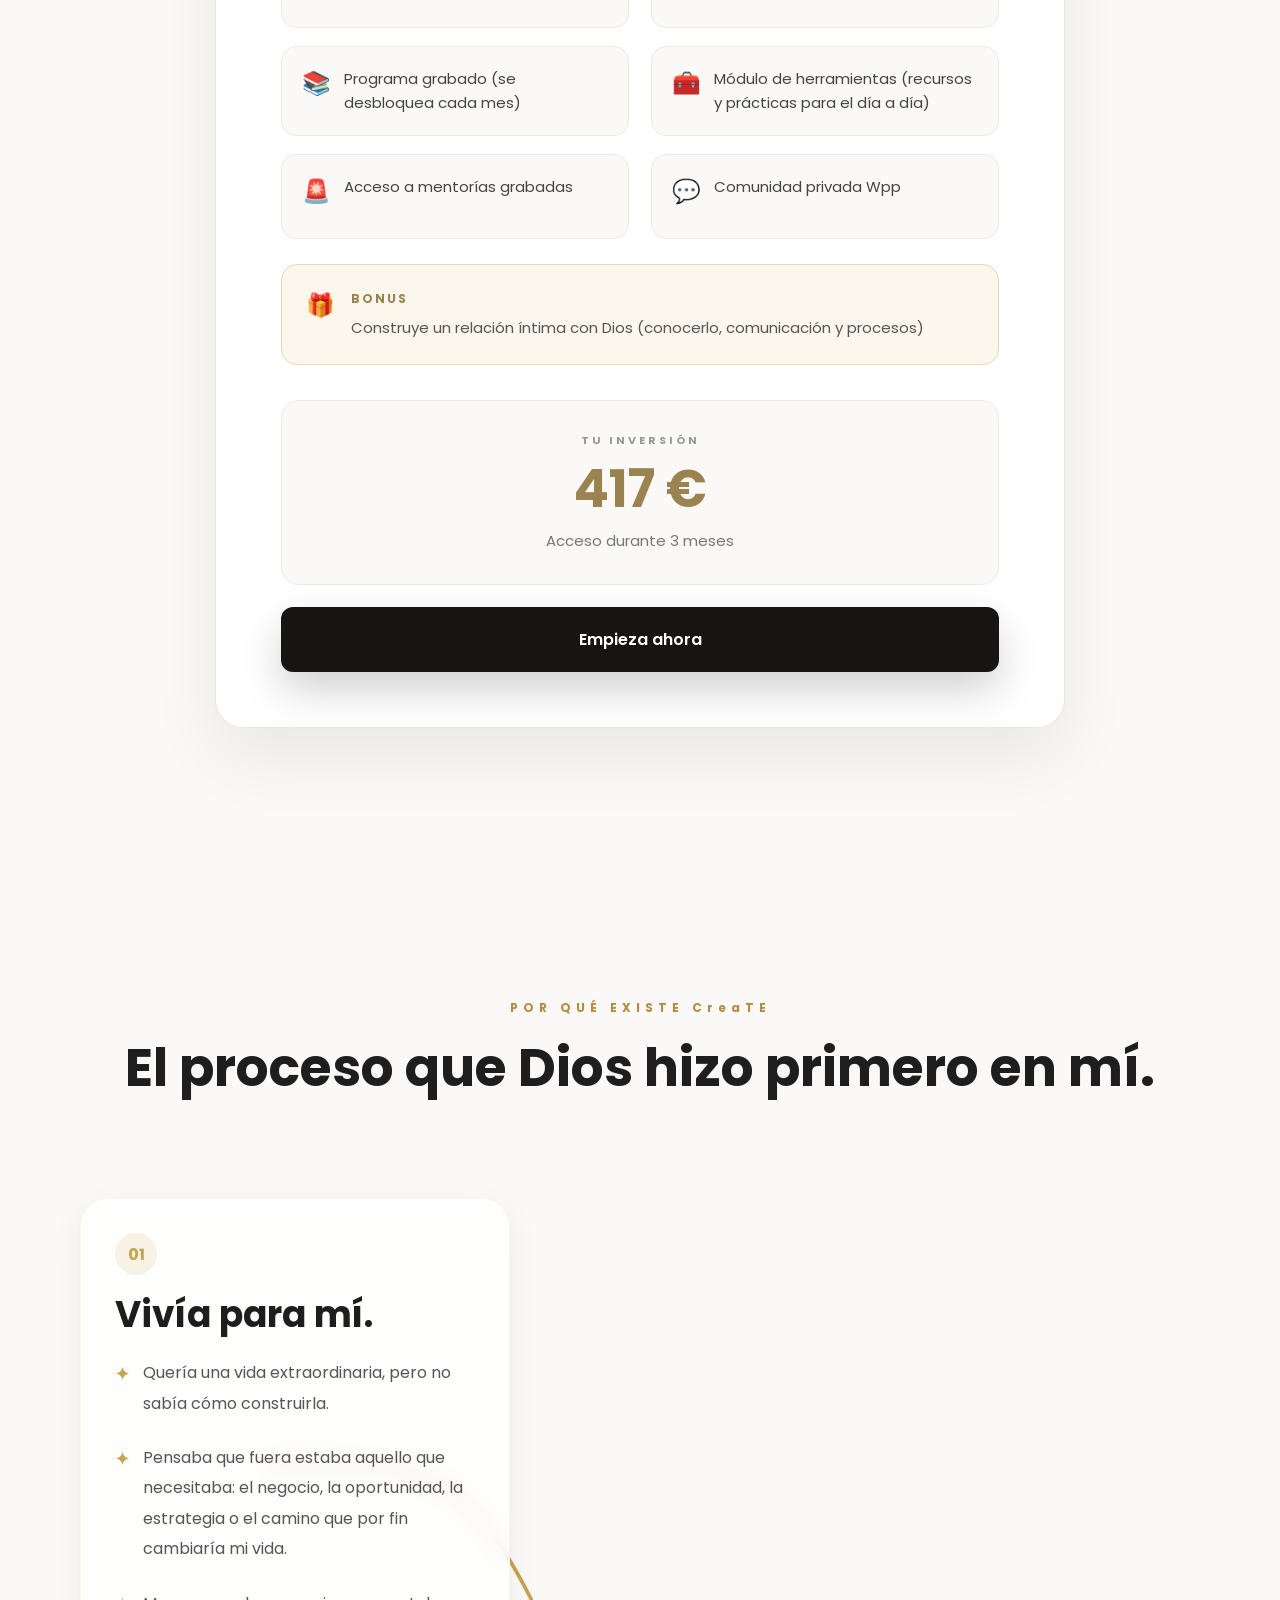
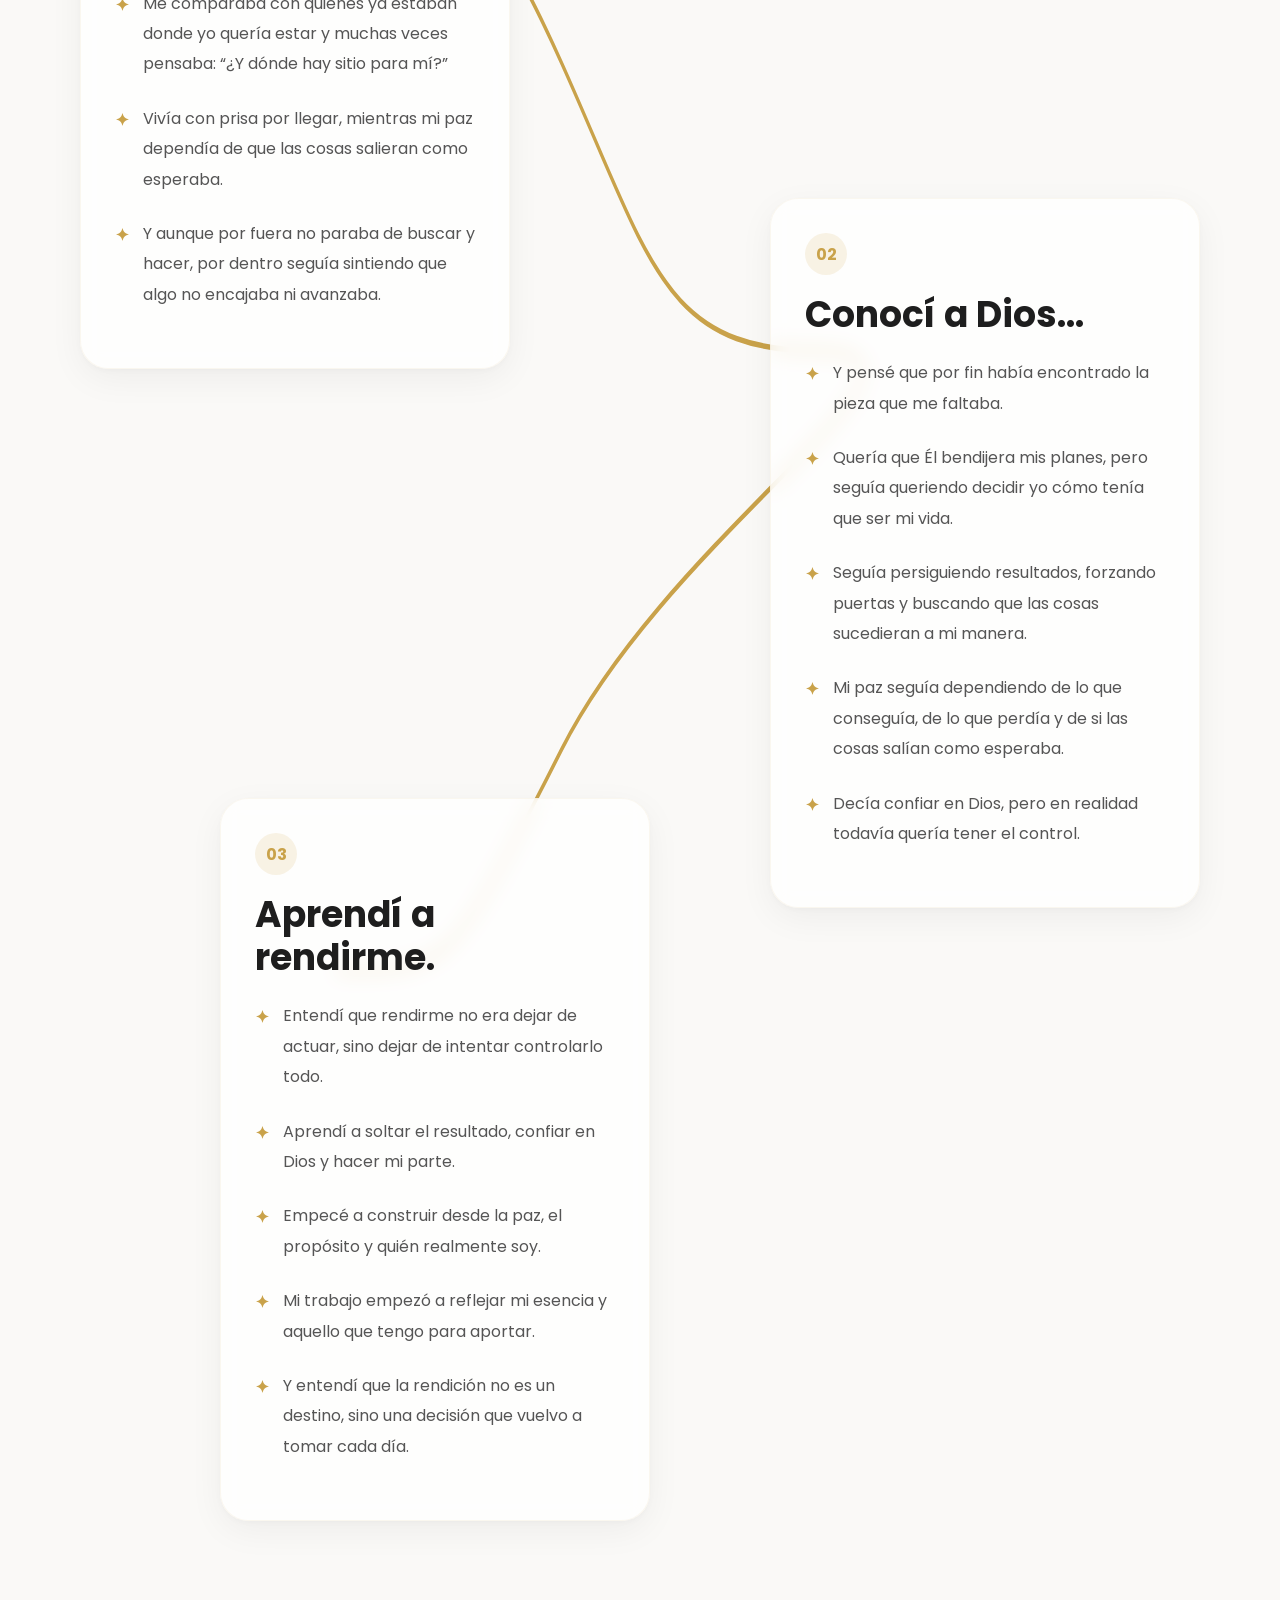
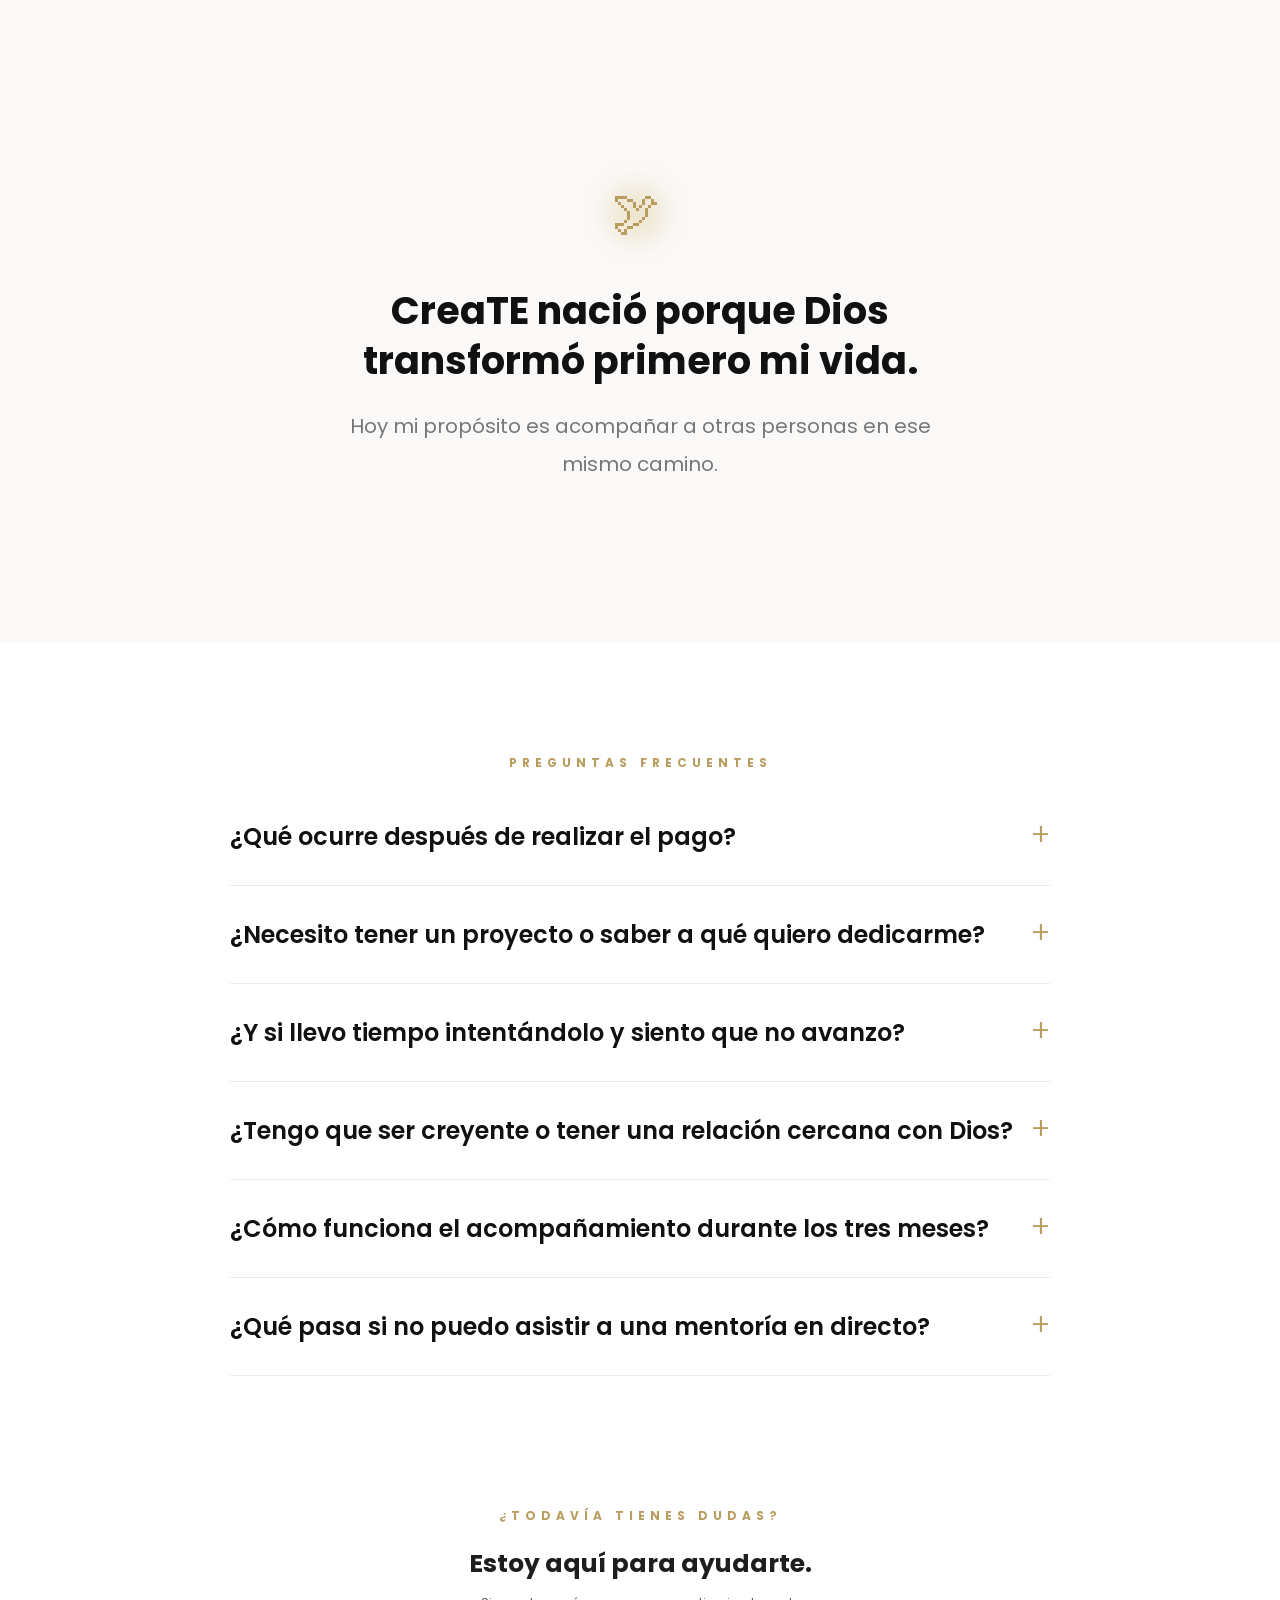
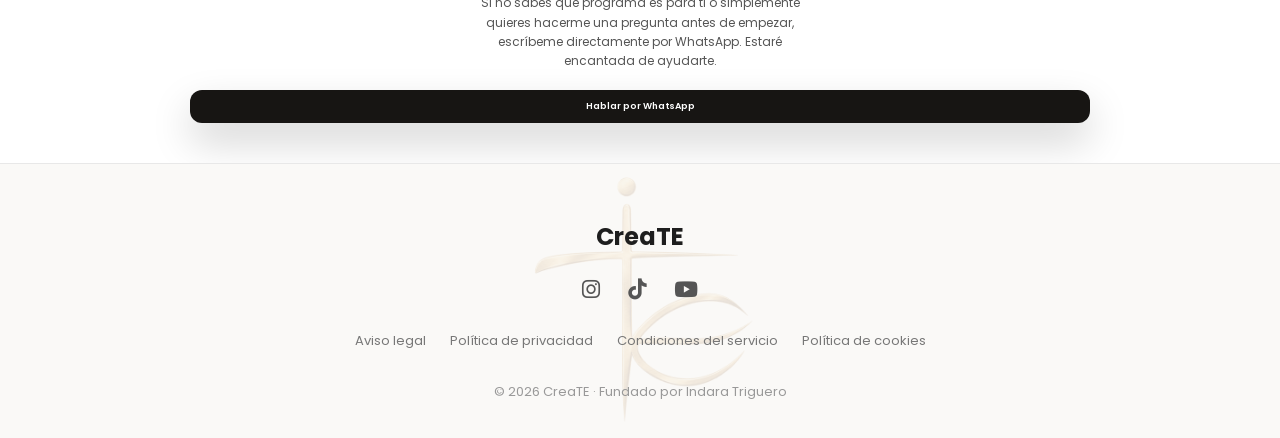
==== commit 93ed23e4: "Update index.html" ====
--- a/index.html
+++ b/index.html
@@ -344,43 +344,32 @@
 
 <details class="faq-item">
 <summary>¿Qué ocurre después de realizar el pago?</summary>
-<p>En cuanto completes el pago, solo tendrás que confirmarlo por WhatsApp. En cuanto reciba tu mensaje, te enviaré el acceso a CreaTE para que puedas empezar cuanto antes.</p>
-</details>
-
-<details class="faq-item">
-<summary>¿Cuál es la diferencia entre AcércaTE y RíndeTE?</summary>
-<p><strong>AcércaTE</strong> es el lugar donde vuelves a ti, sanas aquello que te bloquea y construyes una relación auténtica con Dios.<br><br>
-
-<strong>RíndeTE</strong> es la transformación completa. Además de todo lo anterior, aprenderás a renovar tu mente y a vivir alineado con Dios para prosperar en todas las áreas de tu vida: tu propósito, tus relaciones, tu trabajo y todo aquello que estás llamado a crear.<br><br>
-
-Si hoy sientes que necesitas volver a la raíz, empieza por <strong>AcércaTE</strong>. Si estás preparado para construir la vida que Dios tiene para ti, <strong>RíndeTE</strong> es tu siguiente paso.</p>
-</details>
-
-<details class="faq-item">
-<summary>¿Y si siento que todavía no estoy preparado?</summary>
-<p>La mayoría de personas que llegan aquí sienten exactamente lo mismo. Creen que primero tienen que sentirse mejor, tener más disciplina o resolver su situación para empezar. Pero precisamente este espacio existe para eso. No necesitas llegar preparado. Solo necesitas estar dispuesto a dar el primer paso.</p>
-</details>
-
-<details class="faq-item">
-<summary>¿Es solo un proceso para sanar?</summary>
-<p>No. Sanar es el comienzo, no el destino. El objetivo no es simplemente que te sientas mejor, sino que dejes de vivir desde la herida y desde esa versión antigua de ti. Aprenderás a renovar tu mente, vivir alineado con Dios y convertirte en la persona que Él creó para ser, para vivir con paz, propósito y prosperar en tu vida personal, profesional y espiritual.</p>
-</details>
-
-<details class="faq-item">
-<summary>¿Y si quiero emprender o hacer crecer mi proyecto?</summary>
-<p>RíndeTE también está pensado para quienes desean emprender, crear una marca personal o hacer crecer un proyecto alineado con Dios. Mientras construyes aquello a lo que has sido llamado, también trabajarás en la persona en la que te estás convirtiendo. Cuando renuevas tu mente, alineas tu vida con Dios y creces desde el ser, todo lo que construyes empieza a sostenerse sobre una base mucho más firme.</p>
-</details>
-
-<details class="faq-item">
-<summary>¿Cómo funciona la suscripción de AcércaTE?</summary>
-<p>AcércaTE funciona con una suscripción mensual de 77€, sin permanencia, por lo que puedes cancelar cuando quieras.
-
-El contenido se desbloquea progresivamente: cada semana se abre un nuevo paso del proceso, hasta completar los 13 pasos. El último, que incluye el bonus «Cómo construir una relación íntima y auténtica con Dios», se desbloquea automáticamente en el tercer mes.
-
-Una vez tengas todo el contenido desbloqueado, puedes seguir dentro de AcércaTE y continuar asistiendo a las mentorías grupales en vivo conmigo y acceder a sus grabaciones.
-
-La suscripción es mensual y tú decides cuánto tiempo quieres permanecer.
-</p>
+<p>Recibirás las indicaciones para acceder a CreaTE y comenzar tu proceso. Podrás empezar con el programa y los recursos incluidos, y tendrás una llamada inicial individual conmigo.</p>
+</details>
+
+<details class="faq-item">
+<summary>¿Necesito tener un proyecto o saber a qué quiero dedicarme?</summary>
+<p>No necesitas tenerlo todo claro. CreaTE también es un espacio para ganar seguridad, descubrir tu camino y dejar de sentirte bloqueado a la hora de construir algo propio.</p>
+</details>
+
+<details class="faq-item">
+<summary>¿Y si llevo tiempo intentándolo y siento que no avanzo?</summary>
+<p>Precisamente, uno de los objetivos de CreaTE es ayudarte a identificar y transformar las creencias, bloqueos y patrones que condicionan lo que construyes. No se trata de seguir haciendo más, sino de aprender a hacerlo desde la identidad correcta.</p>
+</details>
+
+<details class="faq-item">
+<summary>¿Tengo que ser creyente o tener una relación cercana con Dios?</summary>
+<p>No necesitas tener una relación perfecta con Dios ni saber cómo comunicarte con Él. Dentro de CreaTE encontrarás un bonus dedicado a construir una relación íntima y auténtica con Dios.</p>
+</details>
+
+<details class="faq-item">
+<summary>¿Cómo funciona el acompañamiento durante los tres meses?</summary>
+<p>Tendrás una mentoría semanal en directo conmigo, una llamada inicial individual, acceso a las mentorías grabadas y una comunidad privada de WhatsApp. Además, el programa grabado se desbloquea cada mes.</p>
+</details>
+
+<details class="faq-item">
+<summary>¿Qué pasa si no puedo asistir a una mentoría en directo?</summary>
+<p>Tendrás acceso a las mentorías grabadas para que puedas consultar su contenido aunque no hayas podido asistir en directo.</p>
 </details>
 
 </div>
--- a/styles.css
+++ b/styles.css
@@ -1437,3 +1437,134 @@
     margin:0 auto 22px;
 
 }
+
+/* DISTRIBUCIÓN QUÉ INCLUYE */
+
+.incluye-grid {
+  display: grid;
+  grid-template-columns: repeat(2, minmax(0, 1fr));
+  gap: 18px 22px;
+  margin-bottom: 25px;
+}
+
+.incluye-item {
+  display: flex;
+  align-items: flex-start;
+  gap: 13px;
+  padding: 20px;
+  background: #faf9f7;
+  border: 1px solid #eee9df;
+  border-radius: 15px;
+  text-align: left;
+  min-height: 85px;
+  box-sizing: border-box;
+}
+
+.incluye-item p {
+  font-size: 15px;
+  line-height: 1.6;
+  color: #444;
+  margin: 0;
+}
+
+.incluye-emoji {
+  font-size: 23px;
+  flex-shrink: 0;
+  line-height: 1.4;
+}
+
+/* BONUS */
+
+.bonus-card {
+  display: flex;
+  align-items: flex-start;
+  gap: 16px;
+  padding: 24px;
+  background: #fbf7ed;
+  border: 1px solid #e8d8b5;
+  border-radius: 16px;
+  text-align: left;
+  margin: 10px 0 35px;
+}
+
+.bonus-card p {
+  margin: 0;
+  font-size: 15px;
+  line-height: 1.7;
+  color: #555;
+}
+
+.bonus-card .bonus-titulo {
+  font-weight: 700;
+  color: #9b8350;
+  letter-spacing: 2px;
+  font-size: 12px;
+  margin-bottom: 5px;
+}
+
+/* PRECIO */
+
+.precio-final {
+  text-align: center;
+  padding: 30px 20px;
+  margin: 0 0 22px;
+  background: #faf9f7;
+  border-radius: 18px;
+  border: 1px solid #eee9df;
+}
+
+.precio-etiqueta {
+  font-size: 11px;
+  letter-spacing: 3px;
+  font-weight: 700;
+  color: #999;
+  margin: 0 0 8px;
+}
+
+.precio-numero {
+  font-size: 52px;
+  font-weight: 700;
+  color: #9b8350;
+  line-height: 1.2;
+}
+
+.precio-duracion {
+  font-size: 15px;
+  color: #777;
+  margin: 8px 0 0;
+}
+
+/* BOTÓN ÚNICO */
+
+.card > .boton.negro {
+  margin-top: 0;
+}
+
+/* MÓVIL */
+
+@media (max-width: 700px) {
+
+  .incluye-grid {
+    grid-template-columns: 1fr;
+    gap: 12px;
+  }
+
+  .incluye-item {
+    min-height: auto;
+    padding: 17px;
+  }
+
+  .bonus-card {
+    padding: 19px;
+  }
+
+  .precio-final {
+    padding: 25px 15px;
+  }
+
+  .precio-numero {
+    font-size: 44px;
+  }
+
+}
+
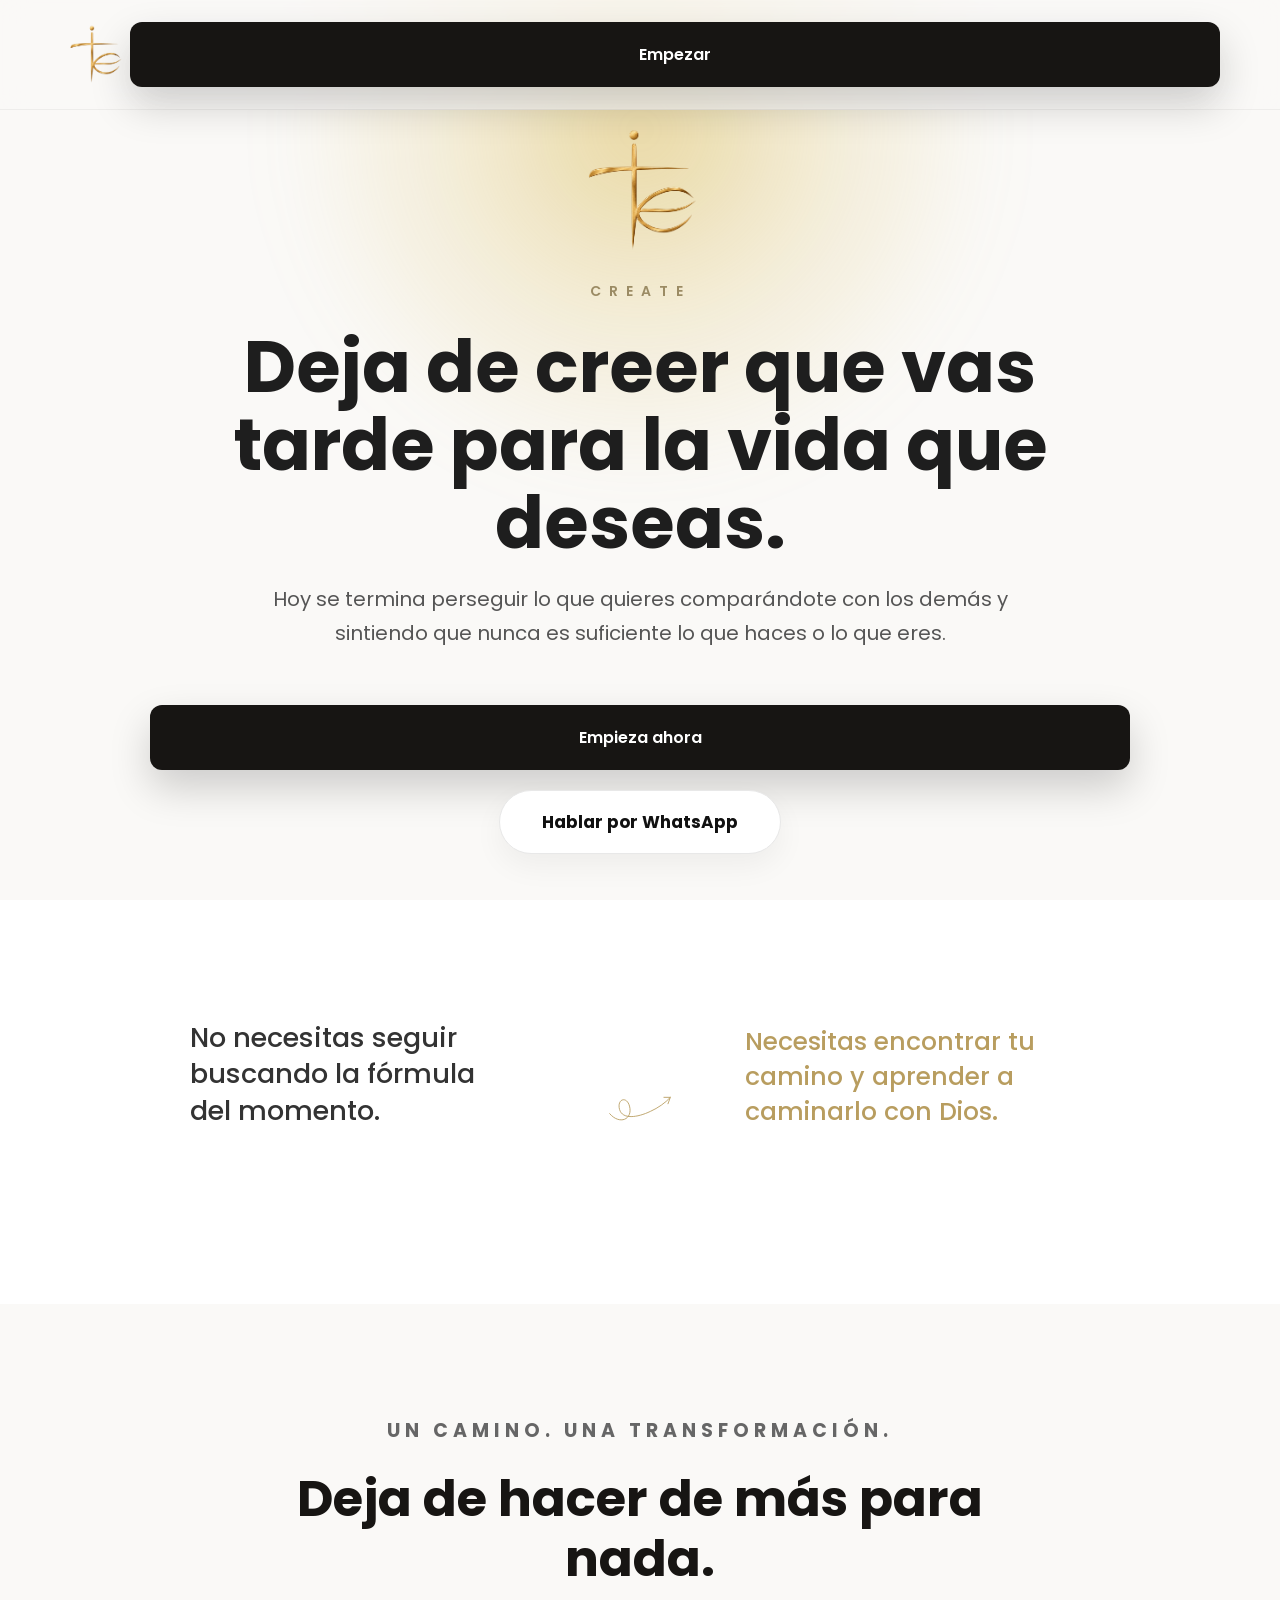
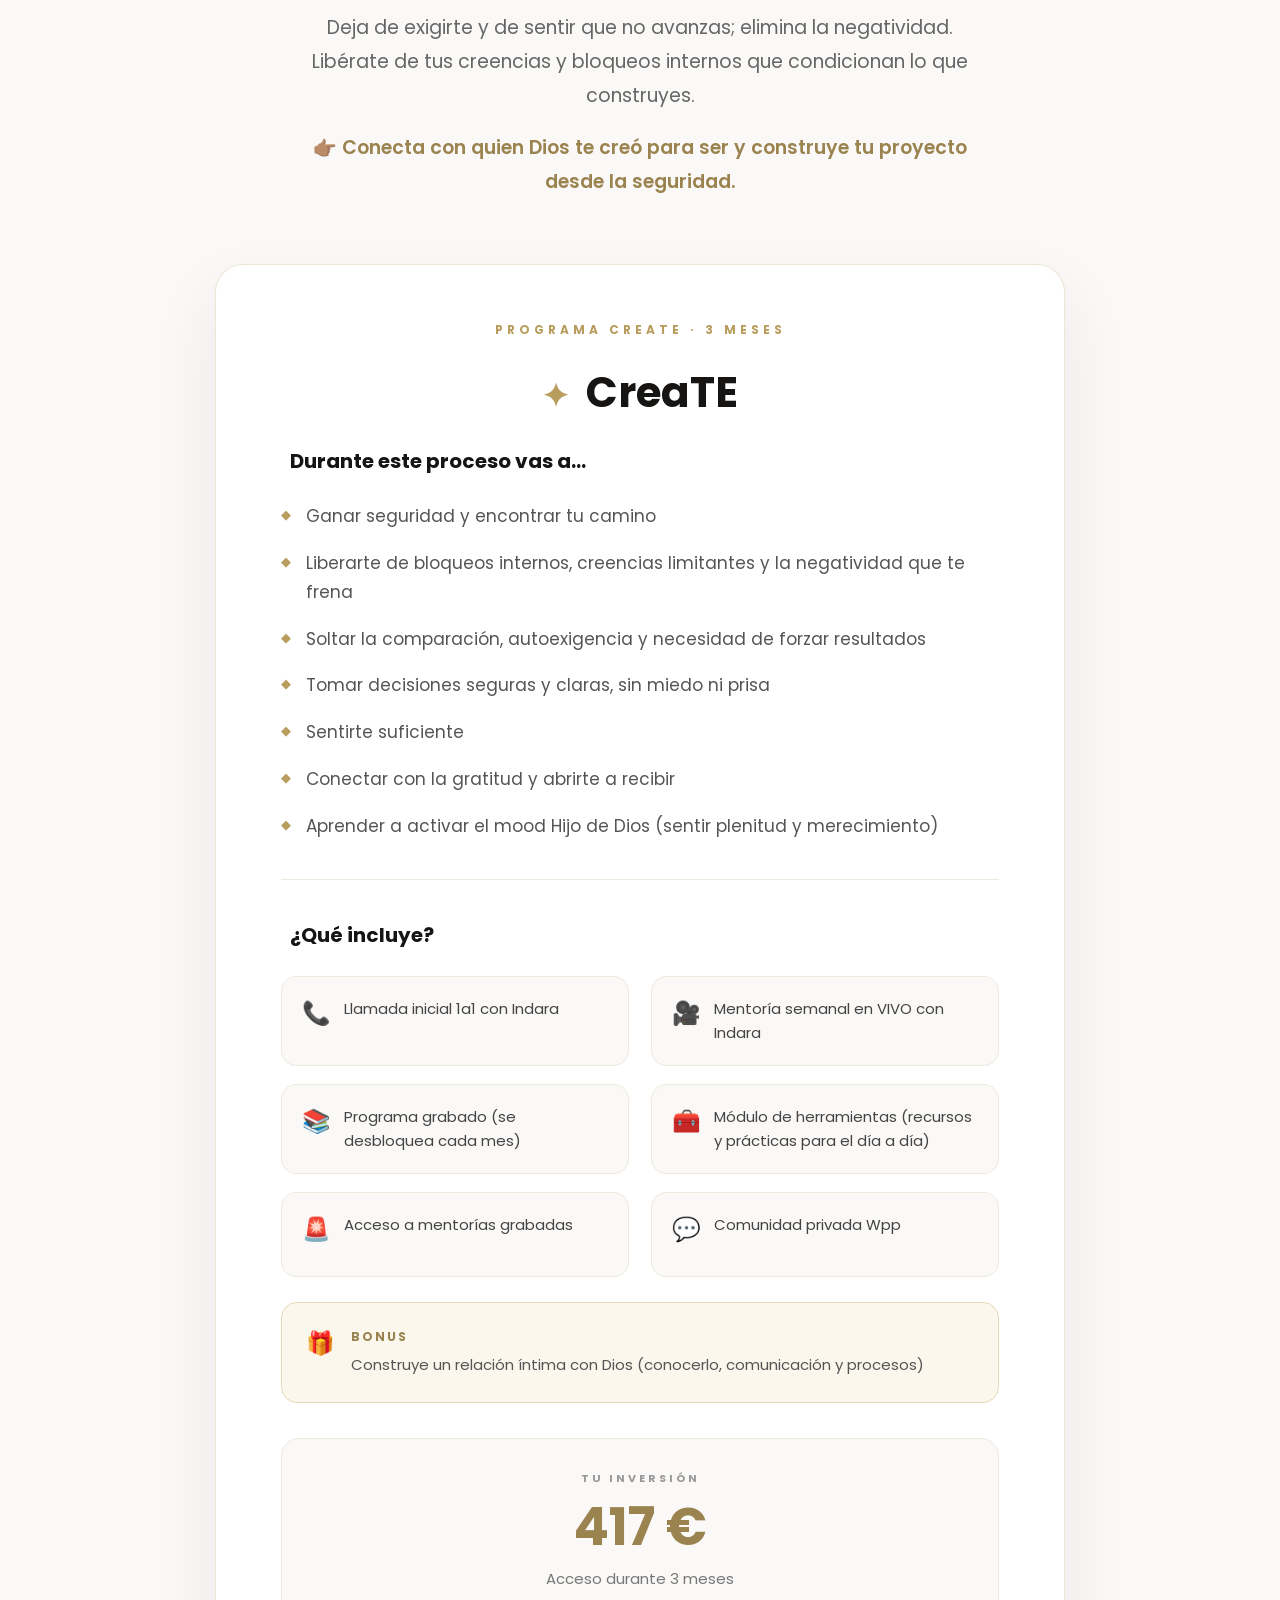
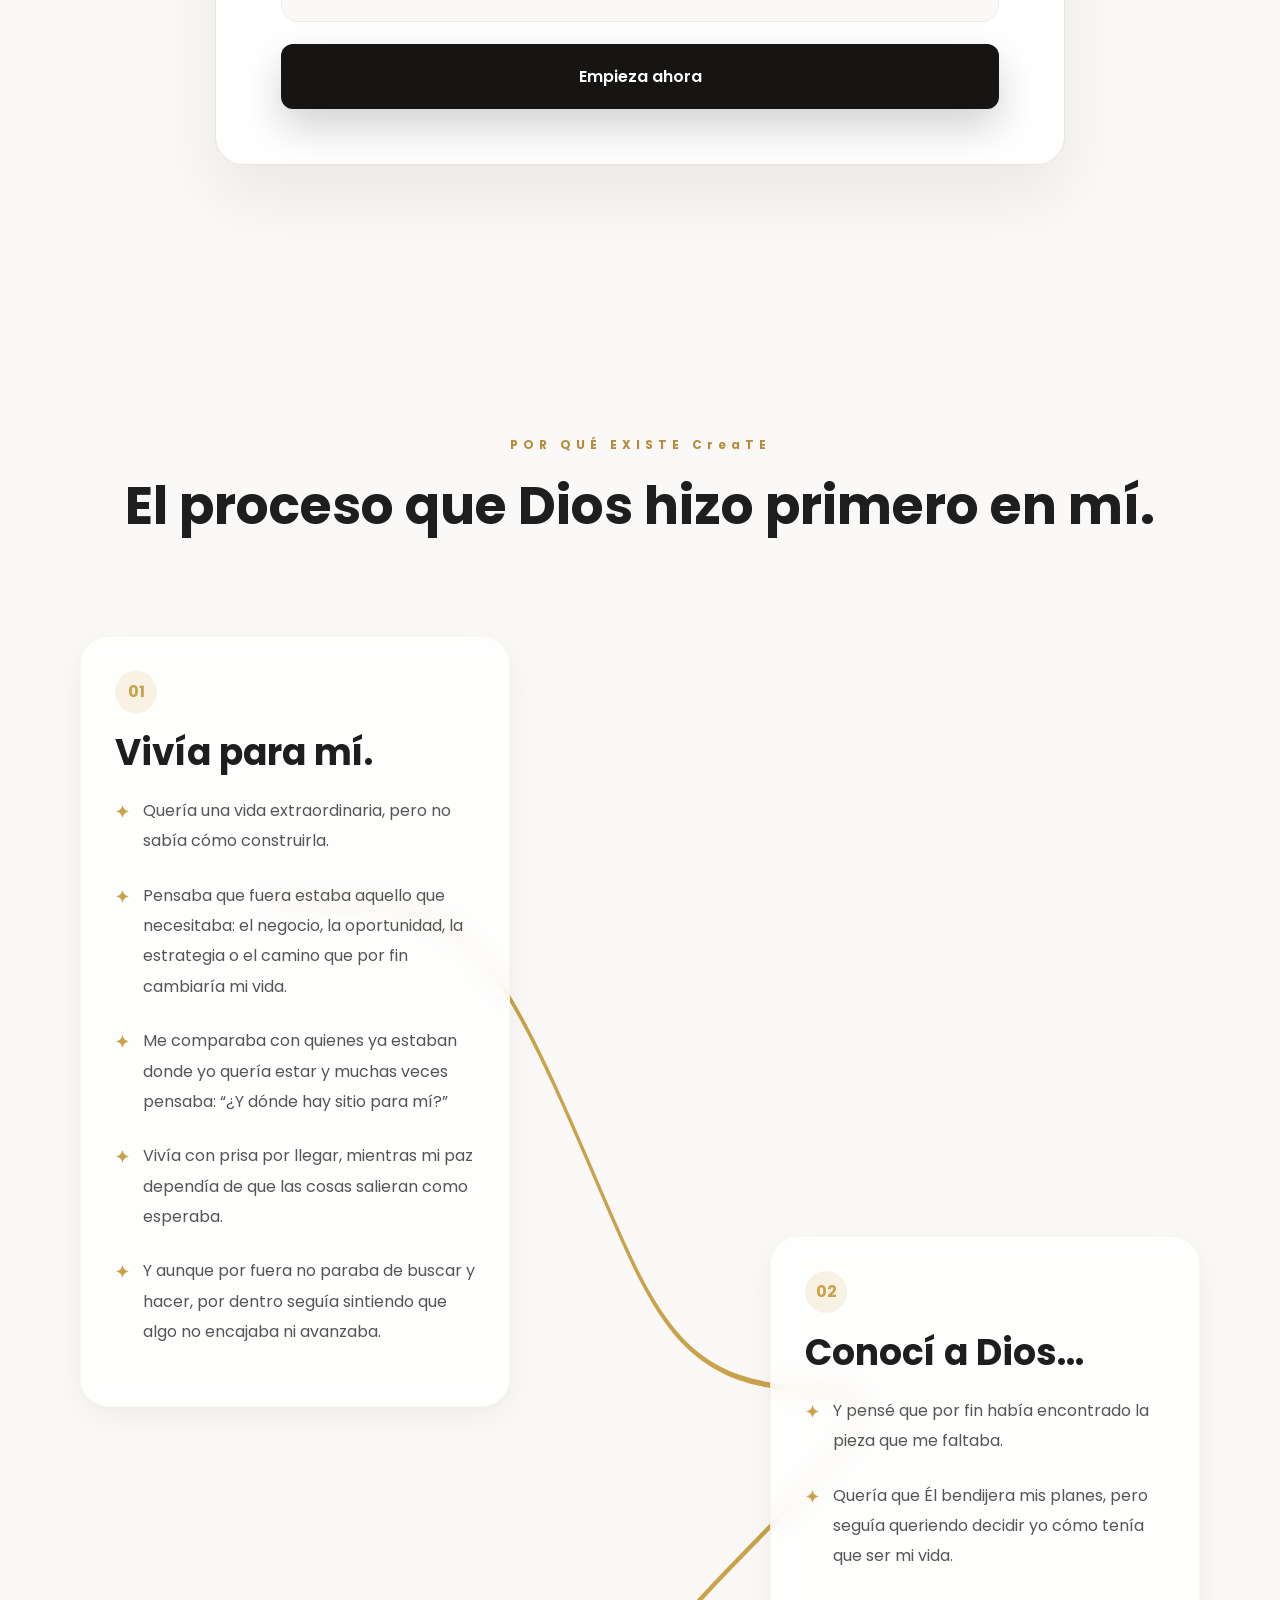
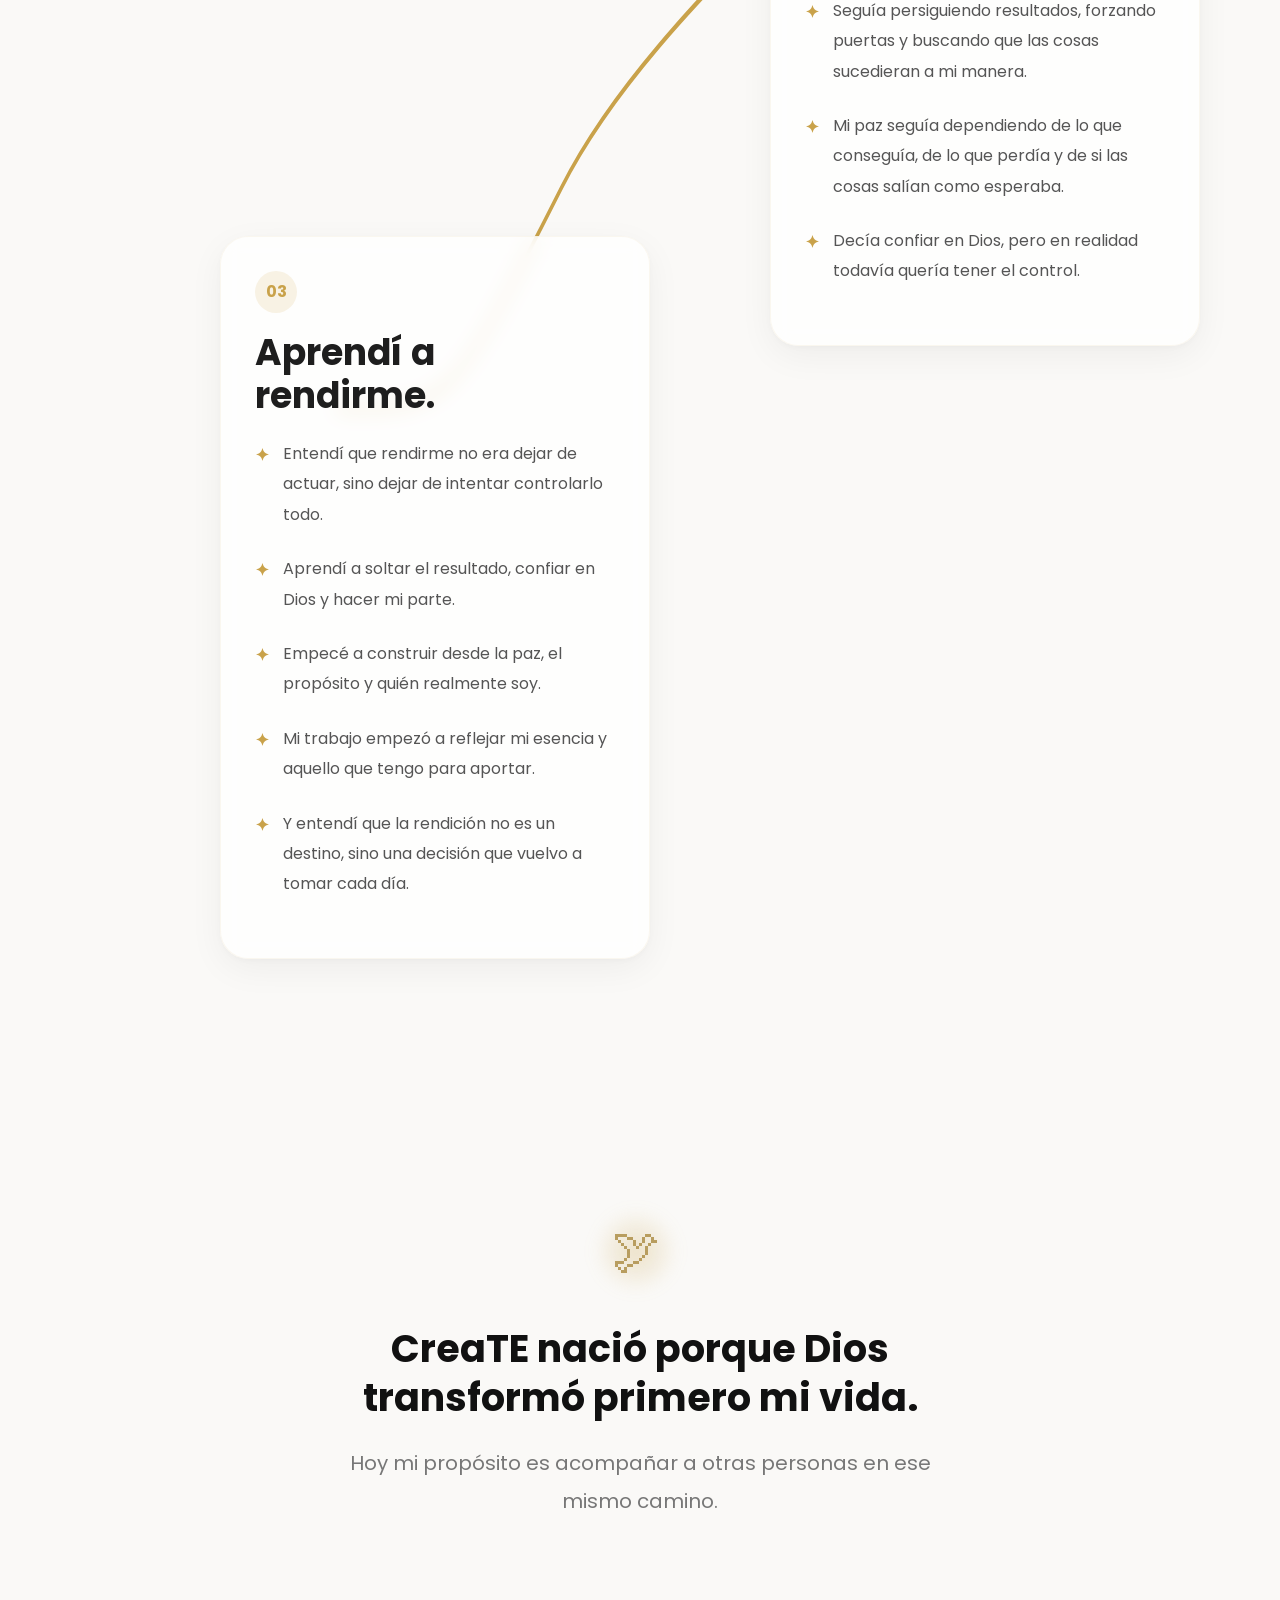
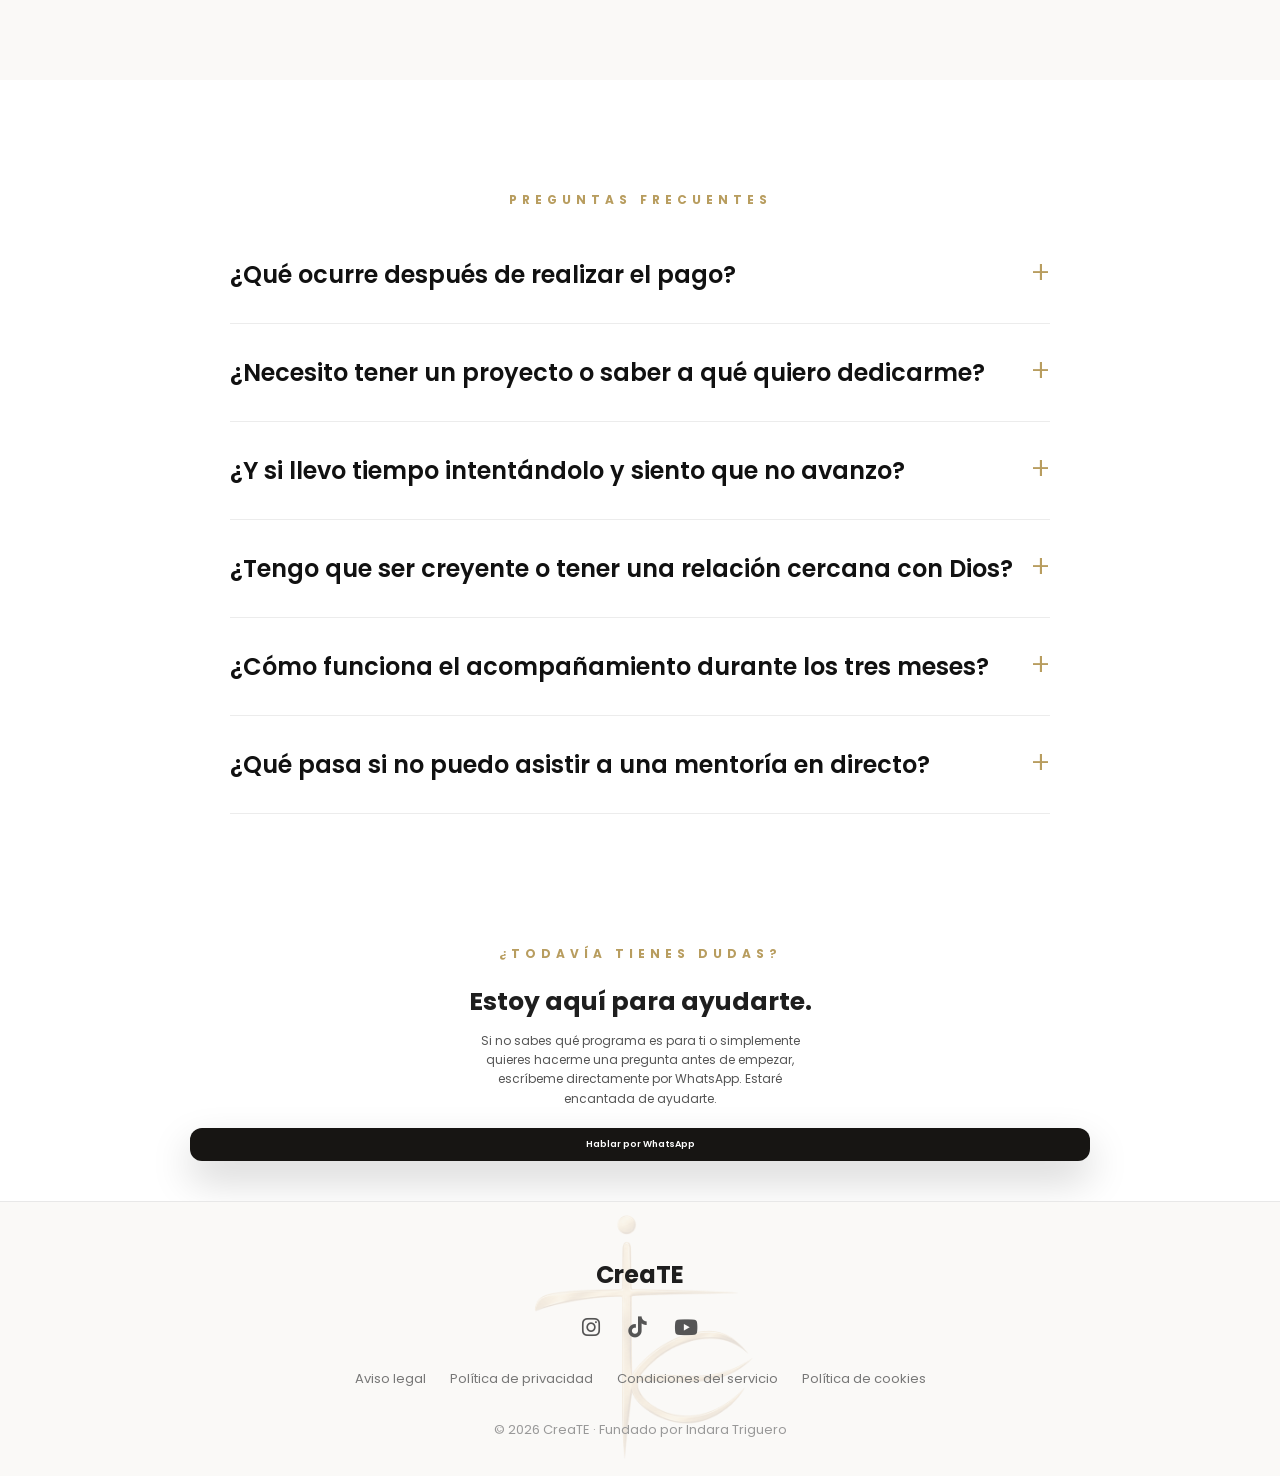
==== commit 4c9611e8: "Update index.html" ====
--- a/index.html
+++ b/index.html
@@ -72,36 +72,25 @@
 </div>
 
 </section>
+
 <section class="frase-video">
 
     <div class="frase-video-texto">
 
-    <div class="frase-izquierda">
-        No necesitas seguir buscando la fórmula del momento.
-    </div>
-
- <div class="frase-conector">
-    <svg viewBox="0 0 120 60" aria-hidden="true">
-        <path d="M8 38 C25 58, 48 48, 42 25 C37 7, 20 13, 25 31 C30 48, 55 45, 78 34 C91 28, 103 20, 112 10"/>
-        <path d="M101 10 L112 10 L108 21"/>
-    </svg>
-</div>
-
-    <div class="frase-derecha">
-        Necesitas encontrar tu camino y aprender a caminarlo con Dios.
-    </div>
-
-</div>
-
-    <div class="video-contenedor">
-
-        <iframe
-            src="https://www.youtube.com/embed/lfgp1XCPkuc"
-            title="CreaTE"
-            frameborder="0"
-            allow="accelerometer; autoplay; clipboard-write; encrypted-media; gyroscope; picture-in-picture"
-            allowfullscreen>
-        </iframe>
+        <div class="frase-izquierda">
+            No necesitas seguir buscando la fórmula del momento.
+        </div>
+
+        <div class="frase-conector">
+            <svg viewBox="0 0 120 60" aria-hidden="true">
+                <path d="M8 38 C25 58, 48 48, 42 25 C37 7, 20 13, 25 31 C30 48, 55 45, 78 34 C91 28, 103 20, 112 10"/>
+                <path d="M101 10 L112 10 L108 21"/>
+            </svg>
+        </div>
+
+        <div class="frase-derecha">
+            Necesitas encontrar tu camino y aprender a caminarlo con Dios.
+        </div>
 
     </div>
 
